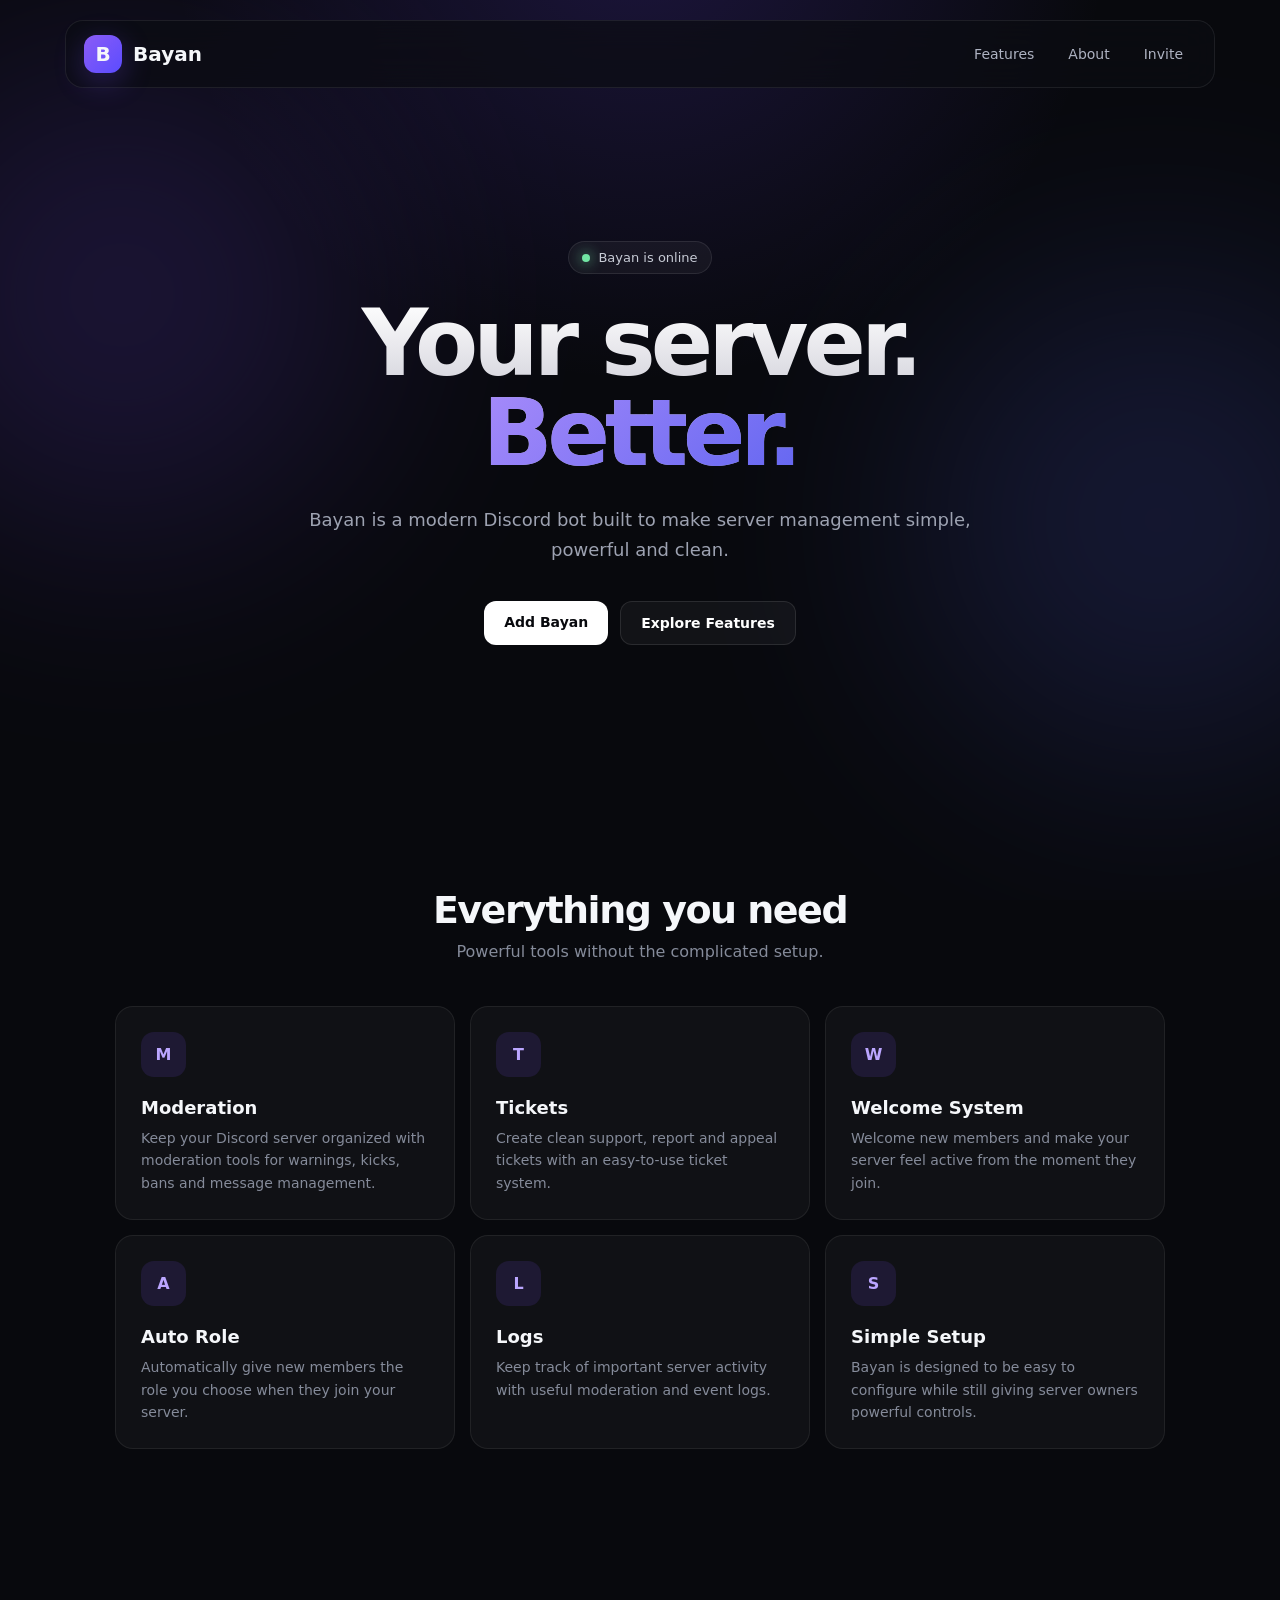
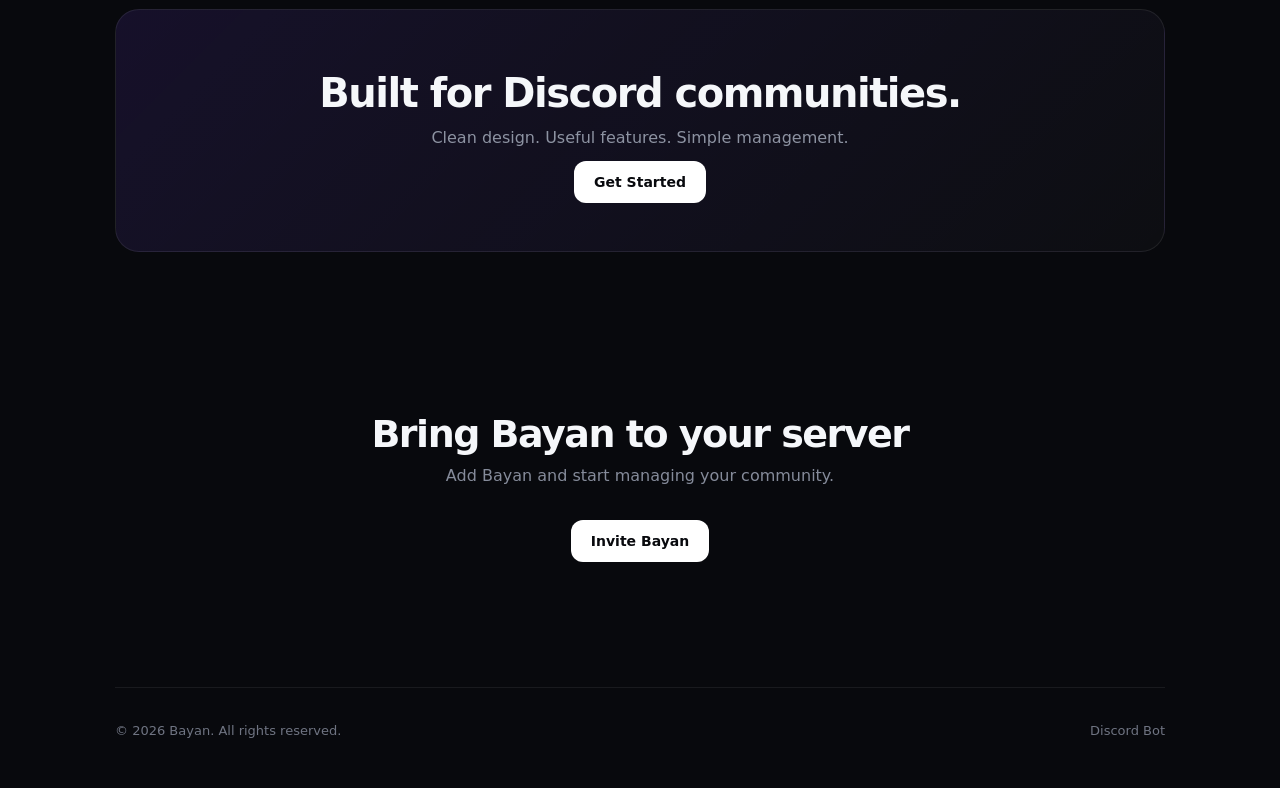
==== index.html @ c1efa7ce "Add files via upload" ====
<!DOCTYPE html>
<html lang="en">
<head>
    <meta charset="UTF-8">
    <meta name="viewport" content="width=device-width, initial-scale=1.0">

    <title>Bayan — Discord Bot</title>

    <meta
        name="description"
        content="Bayan is a powerful Discord bot for moderation, tickets, welcome messages and server management."
    >

    <style>
        * {
            margin: 0;
            padding: 0;
            box-sizing: border-box;
        }

        html {
            scroll-behavior: smooth;
        }

        body {
            font-family:
                Inter,
                ui-sans-serif,
                system-ui,
                -apple-system,
                BlinkMacSystemFont,
                "Segoe UI",
                sans-serif;

            background: #08090d;
            color: #f5f7fa;
            overflow-x: hidden;
        }

        a {
            text-decoration: none;
            color: inherit;
        }

        .background {
            position: fixed;
            inset: 0;
            z-index: -2;
            overflow: hidden;
            background:
                radial-gradient(
                    circle at 50% -10%,
                    rgba(110, 70, 255, .20),
                    transparent 40%
                ),
                #08090d;
        }

        .glow {
            position: absolute;
            width: 500px;
            height: 500px;
            border-radius: 50%;
            filter: blur(120px);
            opacity: .16;
        }

        .glow.one {
            background: #7c4dff;
            top: 5%;
            left: -10%;
        }

        .glow.two {
            background: #5865f2;
            right: -10%;
            top: 30%;
        }

        nav {
            width: min(1150px, calc(100% - 40px));
            margin: 20px auto;
            padding: 14px 18px;

            display: flex;
            align-items: center;
            justify-content: space-between;

            border: 1px solid rgba(255,255,255,.08);
            background: rgba(12,13,19,.72);
            backdrop-filter: blur(18px);

            border-radius: 18px;

            position: sticky;
            top: 15px;
            z-index: 100;
        }

        .brand {
            display: flex;
            align-items: center;
            gap: 11px;
            font-weight: 800;
            font-size: 20px;
        }

        .logo {
            width: 38px;
            height: 38px;
            border-radius: 12px;

            display: grid;
            place-items: center;

            background: linear-gradient(135deg, #8b5cf6, #5b4cff);
            box-shadow: 0 8px 30px rgba(110,70,255,.3);

            font-weight: 900;
        }

        .navlinks {
            display: flex;
            gap: 8px;
        }

        .navlinks a {
            color: #aeb3c2;
            padding: 9px 13px;
            border-radius: 10px;
            font-size: 14px;
        }

        .navlinks a:hover {
            background: rgba(255,255,255,.06);
            color: white;
        }

        .hero {
            min-height: 700px;
            width: min(1150px, calc(100% - 40px));
            margin: auto;

            display: flex;
            align-items: center;
            justify-content: center;
            text-align: center;

            padding: 90px 0 120px;
        }

        .hero-content {
            max-width: 850px;
        }

        .badge {
            display: inline-flex;
            align-items: center;
            gap: 8px;

            padding: 8px 13px;

            border: 1px solid rgba(255,255,255,.09);
            background: rgba(255,255,255,.045);

            border-radius: 999px;

            color: #c7cbd5;
            font-size: 13px;
            margin-bottom: 25px;
        }

        .status {
            width: 8px;
            height: 8px;
            border-radius: 50%;
            background: #72e6a4;
            box-shadow: 0 0 14px #72e6a4;
        }

        h1 {
            font-size: clamp(52px, 9vw, 92px);
            line-height: .98;
            letter-spacing: -5px;
            margin-bottom: 25px;

            background: linear-gradient(
                180deg,
                #ffffff,
                #aaa9ba
            );

            -webkit-background-clip: text;
            background-clip: text;
            color: transparent;
        }

        .gradient {
            background: linear-gradient(
                135deg,
                #a78bfa,
                #6366f1
            );

            -webkit-background-clip: text;
            background-clip: text;
            color: transparent;
        }

        .hero p {
            max-width: 680px;
            margin: auto;

            color: #9da2b1;
            font-size: 18px;
            line-height: 1.7;
        }

        .buttons {
            display: flex;
            justify-content: center;
            gap: 12px;
            margin-top: 35px;
            flex-wrap: wrap;
        }

        .button {
            padding: 13px 20px;
            border-radius: 12px;
            font-weight: 700;
            font-size: 14px;

            transition:
                transform .2s,
                background .2s;
        }

        .button:hover {
            transform: translateY(-2px);
        }

        .primary {
            background: white;
            color: #08090d;
        }

        .secondary {
            border: 1px solid rgba(255,255,255,.1);
            background: rgba(255,255,255,.045);
            color: white;
        }

        section {
            width: min(1050px, calc(100% - 40px));
            margin: auto;
            padding: 80px 0;
        }

        .section-title {
            text-align: center;
            margin-bottom: 45px;
        }

        .section-title h2 {
            font-size: 38px;
            letter-spacing: -1.5px;
            margin-bottom: 10px;
        }

        .section-title p {
            color: #858b9a;
        }

        .features {
            display: grid;
            grid-template-columns: repeat(3, 1fr);
            gap: 15px;
        }

        .card {
            padding: 25px;
            min-height: 200px;

            border: 1px solid rgba(255,255,255,.07);
            background: rgba(255,255,255,.035);

            border-radius: 18px;

            transition:
                transform .2s,
                border-color .2s,
                background .2s;
        }

        .card:hover {
            transform: translateY(-5px);
            border-color: rgba(139,92,246,.35);
            background: rgba(255,255,255,.055);
        }

        .icon {
            width: 45px;
            height: 45px;

            display: grid;
            place-items: center;

            border-radius: 13px;
            background: rgba(124,77,255,.13);

            margin-bottom: 20px;

            font-weight: 800;
            color: #bba6ff;
        }

        .card h3 {
            margin-bottom: 9px;
            font-size: 18px;
        }

        .card p {
            color: #858b9a;
            line-height: 1.6;
            font-size: 14px;
        }

        .cta {
            text-align: center;

            border: 1px solid rgba(255,255,255,.08);
            background:
                linear-gradient(
                    135deg,
                    rgba(124,77,255,.12),
                    rgba(255,255,255,.025)
                );

            border-radius: 24px;
            padding: 60px 25px;
        }

        .cta h2 {
            font-size: 40px;
            letter-spacing: -1.5px;
            margin-bottom: 12px;
        }

        .cta p {
            color: #8d93a2;
            margin-bottom: 25px;
        }

        footer {
            width: min(1050px, calc(100% - 40px));
            margin: auto;

            padding: 35px 0 50px;

            border-top: 1px solid rgba(255,255,255,.07);

            display: flex;
            justify-content: space-between;
            gap: 20px;

            color: #6f7482;
            font-size: 13px;
        }

        @media (max-width: 800px) {
            .features {
                grid-template-columns: 1fr;
            }

            .navlinks {
                display: none;
            }

            h1 {
                letter-spacing: -3px;
            }

            .hero {
                min-height: 600px;
            }

            footer {
                flex-direction: column;
            }
        }
    </style>
</head>

<body>

<div class="background">
    <div class="glow one"></div>
    <div class="glow two"></div>
</div>

<nav>
    <a href="#" class="brand">
        <div class="logo">B</div>
        Bayan
    </a>

    <div class="navlinks">
        <a href="#features">Features</a>
        <a href="#about">About</a>
        <a href="#invite">Invite</a>
    </div>
</nav>

<main>

    <section class="hero">

        <div class="hero-content">

            <div class="badge">
                <span class="status"></span>
                Bayan is online
            </div>

            <h1>
                Your server.<br>
                <span class="gradient">Better.</span>
            </h1>

            <p>
                Bayan is a modern Discord bot built to make server
                management simple, powerful and clean.
            </p>

            <div class="buttons">
                <a
                    class="button primary"
                    href="https://discord.com/oauth2/authorize"
                    target="_blank"
                >
                    Add Bayan
                </a>

                <a
                    class="button secondary"
                    href="#features"
                >
                    Explore Features
                </a>
            </div>

        </div>

    </section>


    <section id="features">

        <div class="section-title">
            <h2>Everything you need</h2>
            <p>Powerful tools without the complicated setup.</p>
        </div>

        <div class="features">

            <div class="card">
                <div class="icon">M</div>

                <h3>Moderation</h3>

                <p>
                    Keep your Discord server organized with
                    moderation tools for warnings, kicks, bans
                    and message management.
                </p>
            </div>


            <div class="card">
                <div class="icon">T</div>

                <h3>Tickets</h3>

                <p>
                    Create clean support, report and appeal
                    tickets with an easy-to-use ticket system.
                </p>
            </div>


            <div class="card">
                <div class="icon">W</div>

                <h3>Welcome System</h3>

                <p>
                    Welcome new members and make your server
                    feel active from the moment they join.
                </p>
            </div>


            <div class="card">
                <div class="icon">A</div>

                <h3>Auto Role</h3>

                <p>
                    Automatically give new members the role
                    you choose when they join your server.
                </p>
            </div>


            <div class="card">
                <div class="icon">L</div>

                <h3>Logs</h3>

                <p>
                    Keep track of important server activity
                    with useful moderation and event logs.
                </p>
            </div>


            <div class="card">
                <div class="icon">S</div>

                <h3>Simple Setup</h3>

                <p>
                    Bayan is designed to be easy to configure
                    while still giving server owners powerful
                    controls.
                </p>
            </div>

        </div>

    </section>


    <section id="about">

        <div class="cta">

            <h2>Built for Discord communities.</h2>

            <p>
                Clean design. Useful features. Simple management.
            </p>

            <a
                class="button primary"
                href="https://discord.com"
                target="_blank"
            >
                Get Started
            </a>

        </div>

    </section>


    <section id="invite">

        <div class="section-title">
            <h2>Bring Bayan to your server</h2>

            <p>
                Add Bayan and start managing your community.
            </p>

            <div class="buttons">

                <a
                    class="button primary"
                    href="https://discord.com/oauth2/authorize"
                    target="_blank"
                >
                    Invite Bayan
                </a>

            </div>
        </div>

    </section>

</main>


<footer>

    <div>
        © 2026 Bayan. All rights reserved.
    </div>

    <div>
        Discord Bot
    </div>

</footer>

</body>
</html>
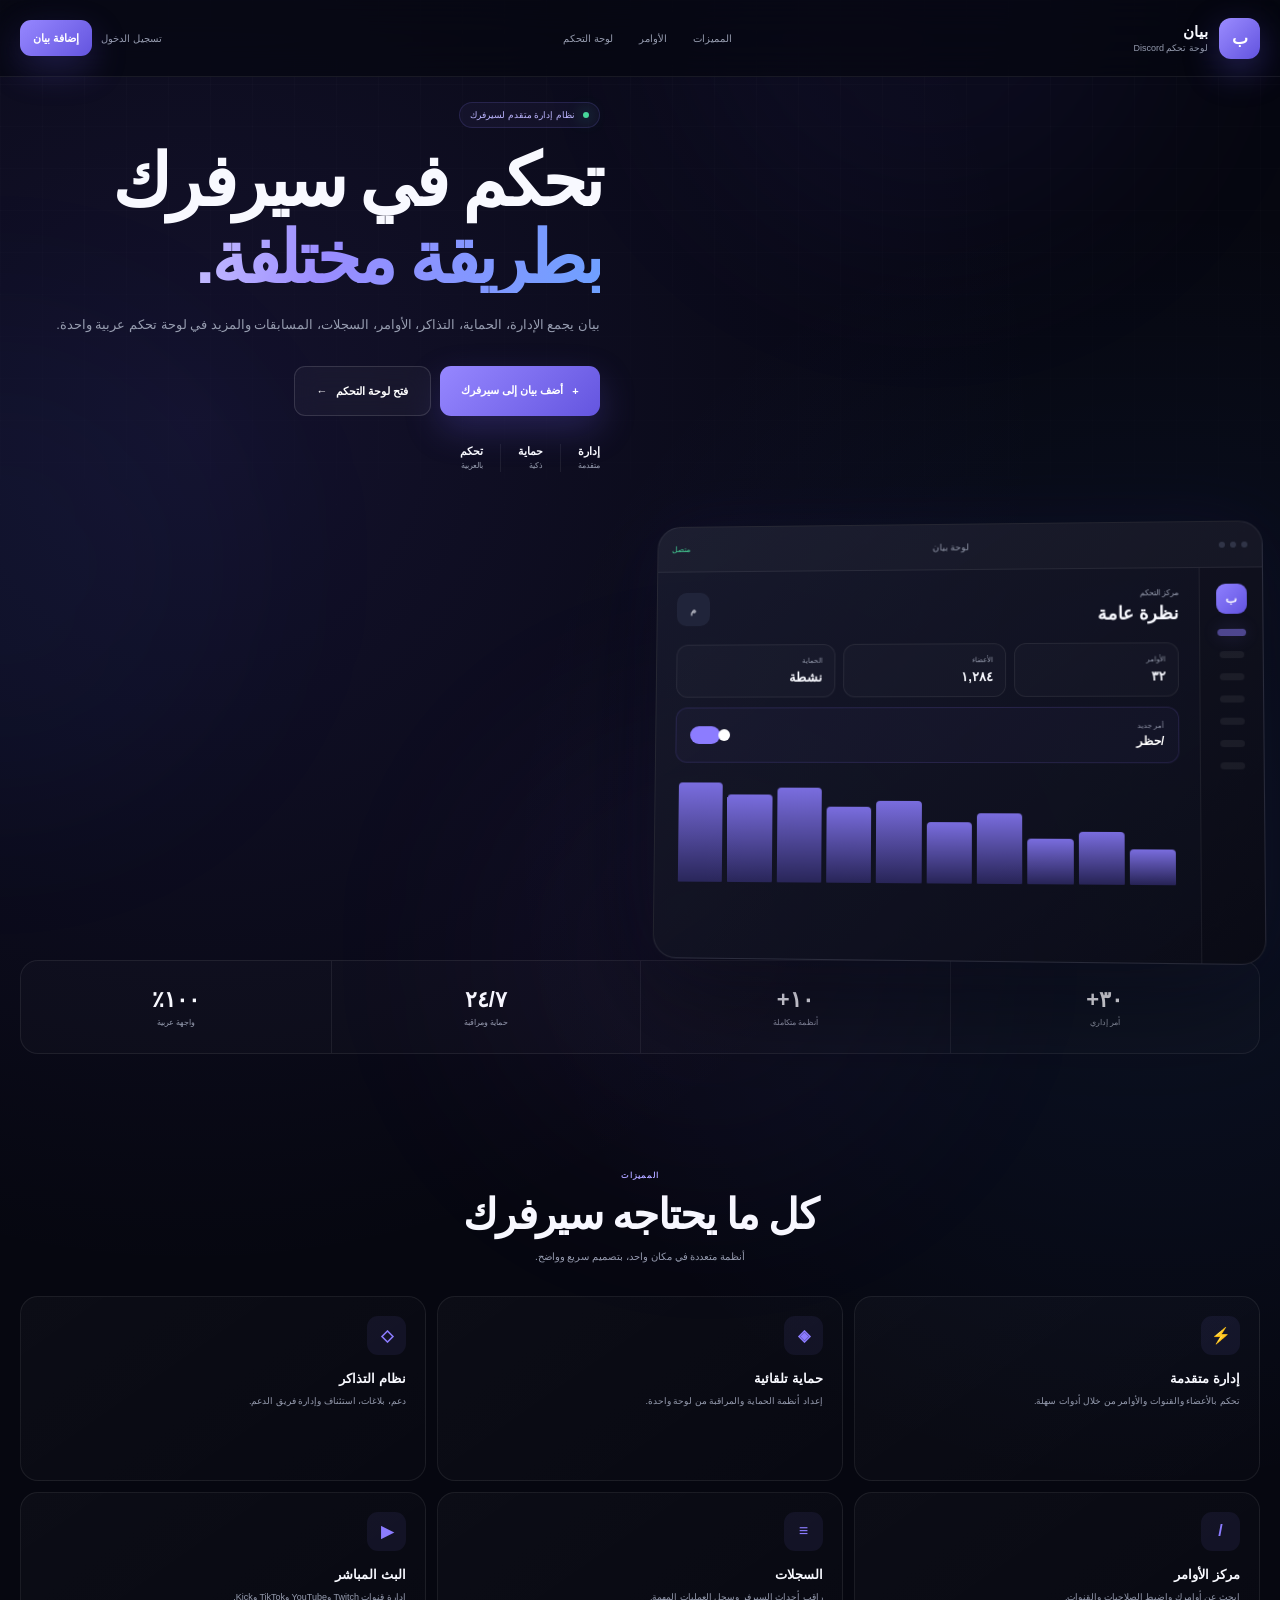
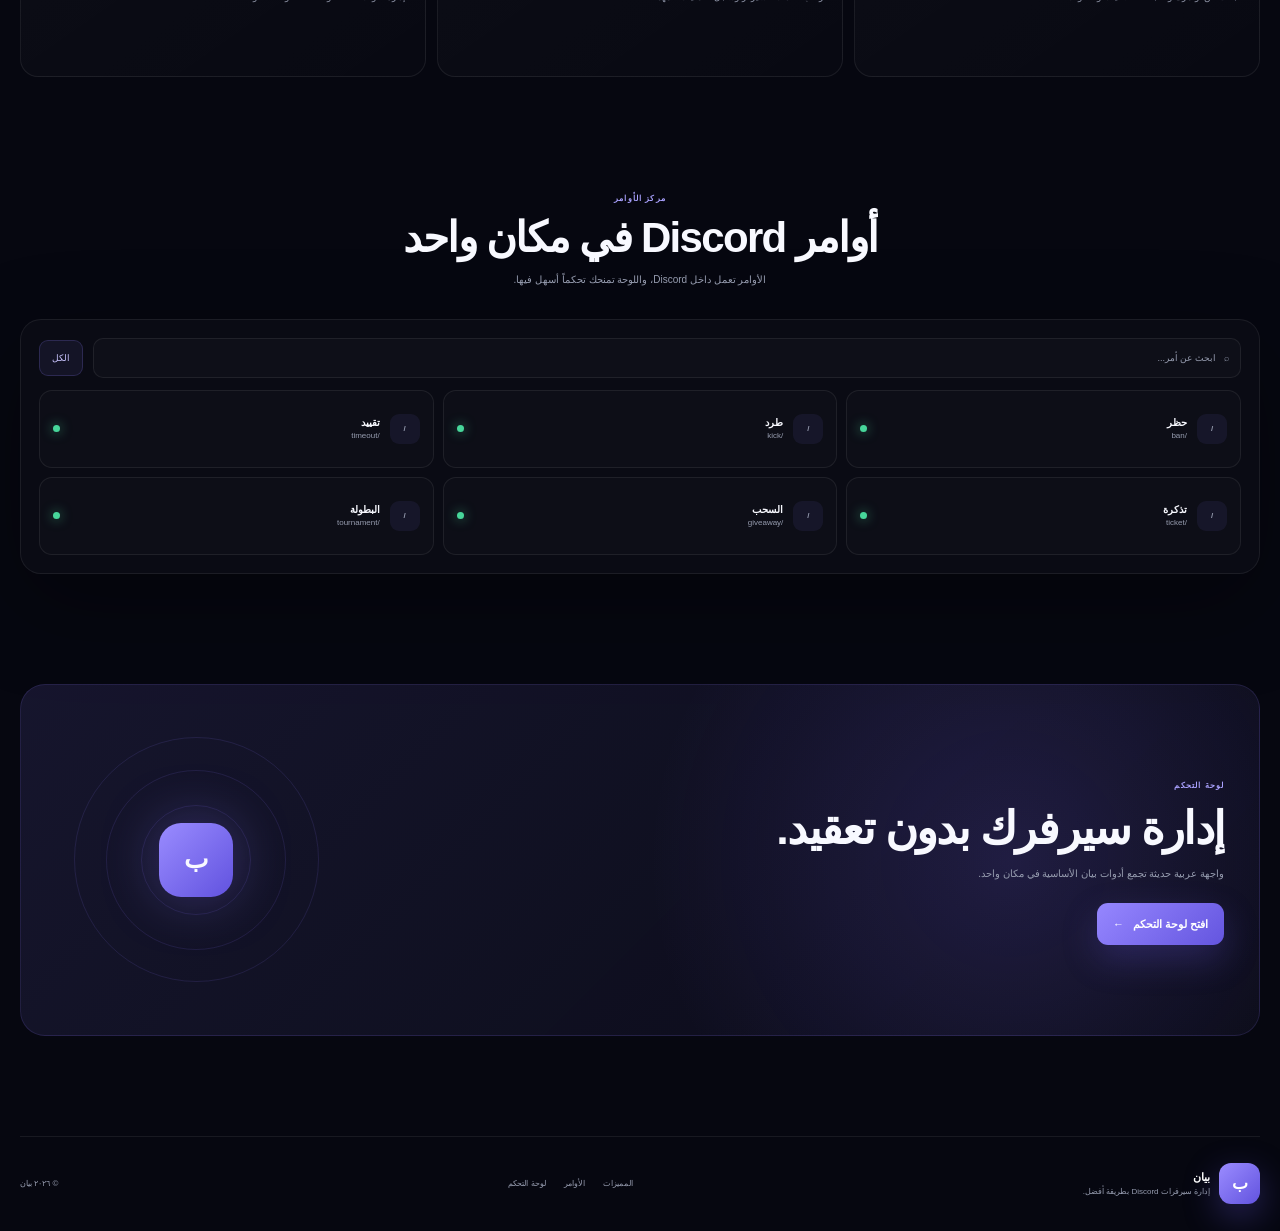
==== commit 61f43eab: "Add files via upload" ====
--- a/index.html
+++ b/index.html
@@ -1,607 +1,673 @@
 <!DOCTYPE html>
-<html lang="en">
+<html lang="ar" dir="rtl">
 <head>
     <meta charset="UTF-8">
-    <meta name="viewport" content="width=device-width, initial-scale=1.0">
-
-    <title>Bayan — Discord Bot</title>
+
+    <meta
+        name="viewport"
+        content="width=device-width, initial-scale=1.0"
+    >
 
     <meta
         name="description"
-        content="Bayan is a powerful Discord bot for moderation, tickets, welcome messages and server management."
+        content="بيان - لوحة تحكم عربية متقدمة لسيرفر Discord"
     >
 
-    <style>
-        * {
-            margin: 0;
-            padding: 0;
-            box-sizing: border-box;
-        }
-
-        html {
-            scroll-behavior: smooth;
-        }
-
-        body {
-            font-family:
-                Inter,
-                ui-sans-serif,
-                system-ui,
-                -apple-system,
-                BlinkMacSystemFont,
-                "Segoe UI",
-                sans-serif;
-
-            background: #08090d;
-            color: #f5f7fa;
-            overflow-x: hidden;
-        }
-
-        a {
-            text-decoration: none;
-            color: inherit;
-        }
-
-        .background {
-            position: fixed;
-            inset: 0;
-            z-index: -2;
-            overflow: hidden;
-            background:
-                radial-gradient(
-                    circle at 50% -10%,
-                    rgba(110, 70, 255, .20),
-                    transparent 40%
-                ),
-                #08090d;
-        }
-
-        .glow {
-            position: absolute;
-            width: 500px;
-            height: 500px;
-            border-radius: 50%;
-            filter: blur(120px);
-            opacity: .16;
-        }
-
-        .glow.one {
-            background: #7c4dff;
-            top: 5%;
-            left: -10%;
-        }
-
-        .glow.two {
-            background: #5865f2;
-            right: -10%;
-            top: 30%;
-        }
-
-        nav {
-            width: min(1150px, calc(100% - 40px));
-            margin: 20px auto;
-            padding: 14px 18px;
-
-            display: flex;
-            align-items: center;
-            justify-content: space-between;
-
-            border: 1px solid rgba(255,255,255,.08);
-            background: rgba(12,13,19,.72);
-            backdrop-filter: blur(18px);
-
-            border-radius: 18px;
-
-            position: sticky;
-            top: 15px;
-            z-index: 100;
-        }
-
-        .brand {
-            display: flex;
-            align-items: center;
-            gap: 11px;
-            font-weight: 800;
-            font-size: 20px;
-        }
-
-        .logo {
-            width: 38px;
-            height: 38px;
-            border-radius: 12px;
-
-            display: grid;
-            place-items: center;
-
-            background: linear-gradient(135deg, #8b5cf6, #5b4cff);
-            box-shadow: 0 8px 30px rgba(110,70,255,.3);
-
-            font-weight: 900;
-        }
-
-        .navlinks {
-            display: flex;
-            gap: 8px;
-        }
-
-        .navlinks a {
-            color: #aeb3c2;
-            padding: 9px 13px;
-            border-radius: 10px;
-            font-size: 14px;
-        }
-
-        .navlinks a:hover {
-            background: rgba(255,255,255,.06);
-            color: white;
-        }
-
-        .hero {
-            min-height: 700px;
-            width: min(1150px, calc(100% - 40px));
-            margin: auto;
-
-            display: flex;
-            align-items: center;
-            justify-content: center;
-            text-align: center;
-
-            padding: 90px 0 120px;
-        }
-
-        .hero-content {
-            max-width: 850px;
-        }
-
-        .badge {
-            display: inline-flex;
-            align-items: center;
-            gap: 8px;
-
-            padding: 8px 13px;
-
-            border: 1px solid rgba(255,255,255,.09);
-            background: rgba(255,255,255,.045);
-
-            border-radius: 999px;
-
-            color: #c7cbd5;
-            font-size: 13px;
-            margin-bottom: 25px;
-        }
-
-        .status {
-            width: 8px;
-            height: 8px;
-            border-radius: 50%;
-            background: #72e6a4;
-            box-shadow: 0 0 14px #72e6a4;
-        }
-
-        h1 {
-            font-size: clamp(52px, 9vw, 92px);
-            line-height: .98;
-            letter-spacing: -5px;
-            margin-bottom: 25px;
-
-            background: linear-gradient(
-                180deg,
-                #ffffff,
-                #aaa9ba
-            );
-
-            -webkit-background-clip: text;
-            background-clip: text;
-            color: transparent;
-        }
-
-        .gradient {
-            background: linear-gradient(
-                135deg,
-                #a78bfa,
-                #6366f1
-            );
-
-            -webkit-background-clip: text;
-            background-clip: text;
-            color: transparent;
-        }
-
-        .hero p {
-            max-width: 680px;
-            margin: auto;
-
-            color: #9da2b1;
-            font-size: 18px;
-            line-height: 1.7;
-        }
-
-        .buttons {
-            display: flex;
-            justify-content: center;
-            gap: 12px;
-            margin-top: 35px;
-            flex-wrap: wrap;
-        }
-
-        .button {
-            padding: 13px 20px;
-            border-radius: 12px;
-            font-weight: 700;
-            font-size: 14px;
-
-            transition:
-                transform .2s,
-                background .2s;
-        }
-
-        .button:hover {
-            transform: translateY(-2px);
-        }
-
-        .primary {
-            background: white;
-            color: #08090d;
-        }
-
-        .secondary {
-            border: 1px solid rgba(255,255,255,.1);
-            background: rgba(255,255,255,.045);
-            color: white;
-        }
-
-        section {
-            width: min(1050px, calc(100% - 40px));
-            margin: auto;
-            padding: 80px 0;
-        }
-
-        .section-title {
-            text-align: center;
-            margin-bottom: 45px;
-        }
-
-        .section-title h2 {
-            font-size: 38px;
-            letter-spacing: -1.5px;
-            margin-bottom: 10px;
-        }
-
-        .section-title p {
-            color: #858b9a;
-        }
-
-        .features {
-            display: grid;
-            grid-template-columns: repeat(3, 1fr);
-            gap: 15px;
-        }
-
-        .card {
-            padding: 25px;
-            min-height: 200px;
-
-            border: 1px solid rgba(255,255,255,.07);
-            background: rgba(255,255,255,.035);
-
-            border-radius: 18px;
-
-            transition:
-                transform .2s,
-                border-color .2s,
-                background .2s;
-        }
-
-        .card:hover {
-            transform: translateY(-5px);
-            border-color: rgba(139,92,246,.35);
-            background: rgba(255,255,255,.055);
-        }
-
-        .icon {
-            width: 45px;
-            height: 45px;
-
-            display: grid;
-            place-items: center;
-
-            border-radius: 13px;
-            background: rgba(124,77,255,.13);
-
-            margin-bottom: 20px;
-
-            font-weight: 800;
-            color: #bba6ff;
-        }
-
-        .card h3 {
-            margin-bottom: 9px;
-            font-size: 18px;
-        }
-
-        .card p {
-            color: #858b9a;
-            line-height: 1.6;
-            font-size: 14px;
-        }
-
-        .cta {
-            text-align: center;
-
-            border: 1px solid rgba(255,255,255,.08);
-            background:
-                linear-gradient(
-                    135deg,
-                    rgba(124,77,255,.12),
-                    rgba(255,255,255,.025)
-                );
-
-            border-radius: 24px;
-            padding: 60px 25px;
-        }
-
-        .cta h2 {
-            font-size: 40px;
-            letter-spacing: -1.5px;
-            margin-bottom: 12px;
-        }
-
-        .cta p {
-            color: #8d93a2;
-            margin-bottom: 25px;
-        }
-
-        footer {
-            width: min(1050px, calc(100% - 40px));
-            margin: auto;
-
-            padding: 35px 0 50px;
-
-            border-top: 1px solid rgba(255,255,255,.07);
-
-            display: flex;
-            justify-content: space-between;
-            gap: 20px;
-
-            color: #6f7482;
-            font-size: 13px;
-        }
-
-        @media (max-width: 800px) {
-            .features {
-                grid-template-columns: 1fr;
-            }
-
-            .navlinks {
-                display: none;
-            }
-
-            h1 {
-                letter-spacing: -3px;
-            }
-
-            .hero {
-                min-height: 600px;
-            }
-
-            footer {
-                flex-direction: column;
-            }
-        }
-    </style>
+    <title>بيان | إدارة سيرفر Discord</title>
+
+    <link rel="stylesheet" href="/style.css">
+
+    <script src="/app.js" defer></script>
 </head>
 
-<body>
-
-<div class="background">
-    <div class="glow one"></div>
-    <div class="glow two"></div>
-</div>
-
-<nav>
-    <a href="#" class="brand">
-        <div class="logo">B</div>
-        Bayan
-    </a>
-
-    <div class="navlinks">
-        <a href="#features">Features</a>
-        <a href="#about">About</a>
-        <a href="#invite">Invite</a>
-    </div>
-</nav>
-
-<main>
-
-    <section class="hero">
-
-        <div class="hero-content">
-
-            <div class="badge">
-                <span class="status"></span>
-                Bayan is online
-            </div>
-
-            <h1>
-                Your server.<br>
-                <span class="gradient">Better.</span>
-            </h1>
-
-            <p>
-                Bayan is a modern Discord bot built to make server
-                management simple, powerful and clean.
-            </p>
-
-            <div class="buttons">
+<body class="landing-page">
+
+    <div class="ambient ambient-one"></div>
+    <div class="ambient ambient-two"></div>
+    <div class="ambient ambient-three"></div>
+
+    <div class="grid-overlay"></div>
+
+    <!-- شريط التنقل -->
+    <header class="site-header">
+
+        <div class="site-header-inner">
+
+            <a
+                href="/"
+                class="brand"
+                data-sound="soft"
+            >
+
+                <div class="brand-logo">
+                    ب
+                </div>
+
+                <div class="brand-text">
+                    <strong>بيان</strong>
+                    <span>لوحة تحكم Discord</span>
+                </div>
+
+            </a>
+
+            <nav class="main-nav">
+
+                <a href="#features">
+                    المميزات
+                </a>
+
+                <a href="#commands">
+                    الأوامر
+                </a>
+
+                <a href="#dashboard-preview">
+                    لوحة التحكم
+                </a>
+
+            </nav>
+
+            <div class="header-actions">
+
                 <a
-                    class="button primary"
-                    href="https://discord.com/oauth2/authorize"
-                    target="_blank"
+                    href="/login"
+                    class="header-login"
+                    data-sound="soft"
                 >
-                    Add Bayan
+                    تسجيل الدخول
                 </a>
 
                 <a
-                    class="button secondary"
-                    href="#features"
+                    href="/add-bot"
+                    class="button button-primary button-small"
+                    data-sound="success"
                 >
-                    Explore Features
+                    إضافة بيان
                 </a>
+
             </div>
 
         </div>
 
-    </section>
-
-
-    <section id="features">
-
-        <div class="section-title">
-            <h2>Everything you need</h2>
-            <p>Powerful tools without the complicated setup.</p>
+    </header>
+
+
+    <!-- المحتوى الرئيسي -->
+    <main>
+
+        <!-- Hero -->
+        <section class="hero-section">
+
+            <div class="hero-particles"></div>
+
+            <div class="hero-content">
+
+                <div class="hero-badge">
+                    <span class="pulse-dot"></span>
+                    نظام إدارة متقدم لسيرفرك
+                </div>
+
+                <h1 class="hero-title">
+
+                    تحكم في سيرفرك
+                    <span>بطريقة مختلفة.</span>
+
+                </h1>
+
+                <p class="hero-description">
+
+                    بيان يجمع الإدارة، الحماية، التذاكر،
+                    الأوامر، السجلات، المسابقات والمزيد
+                    في لوحة تحكم عربية واحدة.
+
+                </p>
+
+                <div class="hero-actions">
+
+                    <a
+                        href="/add-bot"
+                        class="button button-primary button-large"
+                        data-sound="success"
+                    >
+                        <span>+</span>
+                        أضف بيان إلى سيرفرك
+                    </a>
+
+                    <a
+                        href="/login"
+                        class="button button-glass button-large"
+                        data-sound="soft"
+                    >
+                        فتح لوحة التحكم
+                        <span>←</span>
+                    </a>
+
+                </div>
+
+                <div class="hero-trust">
+
+                    <div class="trust-item">
+                        <strong>إدارة</strong>
+                        <span>متقدمة</span>
+                    </div>
+
+                    <div class="trust-divider"></div>
+
+                    <div class="trust-item">
+                        <strong>حماية</strong>
+                        <span>ذكية</span>
+                    </div>
+
+                    <div class="trust-divider"></div>
+
+                    <div class="trust-item">
+                        <strong>تحكم</strong>
+                        <span>بالعربية</span>
+                    </div>
+
+                </div>
+
+            </div>
+
+            <!-- بطاقة واجهة -->
+            <div class="hero-interface">
+
+                <div class="interface-window">
+
+                    <div class="window-top">
+
+                        <div class="window-dots">
+                            <span></span>
+                            <span></span>
+                            <span></span>
+                        </div>
+
+                        <span class="window-title">
+                            لوحة بيان
+                        </span>
+
+                        <span class="window-live">
+                            متصل
+                        </span>
+
+                    </div>
+
+                    <div class="window-body">
+
+                        <aside class="mini-sidebar">
+
+                            <div class="mini-brand">
+                                ب
+                            </div>
+
+                            <span class="mini-line active"></span>
+                            <span class="mini-line"></span>
+                            <span class="mini-line"></span>
+                            <span class="mini-line"></span>
+                            <span class="mini-line"></span>
+                            <span class="mini-line"></span>
+                            <span class="mini-line"></span>
+
+                        </aside>
+
+                        <div class="mini-content">
+
+                            <div class="mini-heading">
+
+                                <div>
+                                    <span>
+                                        مركز التحكم
+                                    </span>
+
+                                    <strong>
+                                        نظرة عامة
+                                    </strong>
+                                </div>
+
+                                <div class="mini-avatar">
+                                    م
+                                </div>
+
+                            </div>
+
+                            <div class="mini-stats">
+
+                                <div class="mini-stat">
+                                    <span>الأوامر</span>
+                                    <strong>٣٢</strong>
+                                </div>
+
+                                <div class="mini-stat">
+                                    <span>الأعضاء</span>
+                                    <strong>١,٢٨٤</strong>
+                                </div>
+
+                                <div class="mini-stat">
+                                    <span>الحماية</span>
+                                    <strong>نشطة</strong>
+                                </div>
+
+                            </div>
+
+                            <div class="mini-command-box">
+
+                                <div>
+                                    <span>
+                                        أمر جديد
+                                    </span>
+
+                                    <strong>
+                                        /حظر
+                                    </strong>
+                                </div>
+
+                                <div class="mini-toggle active">
+                                    <span></span>
+                                </div>
+
+                            </div>
+
+                            <div class="mini-bars">
+
+                                <span style="height:35%"></span>
+                                <span style="height:52%"></span>
+                                <span style="height:45%"></span>
+                                <span style="height:70%"></span>
+                                <span style="height:61%"></span>
+                                <span style="height:82%"></span>
+                                <span style="height:76%"></span>
+                                <span style="height:95%"></span>
+                                <span style="height:88%"></span>
+                                <span style="height:100%"></span>
+
+                            </div>
+
+                        </div>
+
+                    </div>
+
+                </div>
+
+            </div>
+
+        </section>
+
+
+        <!-- شريط إحصائيات -->
+        <section class="numbers-section">
+
+            <div class="numbers-container">
+
+                <div class="number-card">
+
+                    <strong>٣٠+</strong>
+                    <span>أمر إداري</span>
+
+                </div>
+
+                <div class="number-card">
+
+                    <strong>١٠+</strong>
+                    <span>أنظمة متكاملة</span>
+
+                </div>
+
+                <div class="number-card">
+
+                    <strong>٢٤/٧</strong>
+                    <span>حماية ومراقبة</span>
+
+                </div>
+
+                <div class="number-card">
+
+                    <strong>١٠٠٪</strong>
+                    <span>واجهة عربية</span>
+
+                </div>
+
+            </div>
+
+        </section>
+
+
+        <!-- المميزات -->
+        <section
+            id="features"
+            class="content-section"
+        >
+
+            <div class="section-heading">
+
+                <span class="section-label">
+                    المميزات
+                </span>
+
+                <h2>
+                    كل ما يحتاجه سيرفرك
+                </h2>
+
+                <p>
+                    أنظمة متعددة في مكان واحد،
+                    بتصميم سريع وواضح.
+                </p>
+
+            </div>
+
+            <div class="feature-grid">
+
+                <article class="feature-card">
+
+                    <div class="feature-icon">
+                        ⚡
+                    </div>
+
+                    <h3>
+                        إدارة متقدمة
+                    </h3>
+
+                    <p>
+                        تحكم بالأعضاء والقنوات
+                        والأوامر من خلال أدوات سهلة.
+                    </p>
+
+                </article>
+
+                <article class="feature-card">
+
+                    <div class="feature-icon">
+                        ◈
+                    </div>
+
+                    <h3>
+                        حماية تلقائية
+                    </h3>
+
+                    <p>
+                        إعداد أنظمة الحماية والمراقبة
+                        من لوحة واحدة.
+                    </p>
+
+                </article>
+
+                <article class="feature-card">
+
+                    <div class="feature-icon">
+                        ◇
+                    </div>
+
+                    <h3>
+                        نظام التذاكر
+                    </h3>
+
+                    <p>
+                        دعم، بلاغات، استئناف
+                        وإدارة فريق الدعم.
+                    </p>
+
+                </article>
+
+                <article class="feature-card">
+
+                    <div class="feature-icon">
+                        /
+                    </div>
+
+                    <h3>
+                        مركز الأوامر
+                    </h3>
+
+                    <p>
+                        ابحث عن أوامرك واضبط
+                        الصلاحيات والقنوات.
+                    </p>
+
+                </article>
+
+                <article class="feature-card">
+
+                    <div class="feature-icon">
+                        ≡
+                    </div>
+
+                    <h3>
+                        السجلات
+                    </h3>
+
+                    <p>
+                        راقب أحداث السيرفر
+                        وسجل العمليات المهمة.
+                    </p>
+
+                </article>
+
+                <article class="feature-card">
+
+                    <div class="feature-icon">
+                        ▶
+                    </div>
+
+                    <h3>
+                        البث المباشر
+                    </h3>
+
+                    <p>
+                        إدارة قنوات Twitch وYouTube
+                        وTikTok وKick.
+                    </p>
+
+                </article>
+
+            </div>
+
+        </section>
+
+
+        <!-- الأوامر -->
+        <section
+            id="commands"
+            class="content-section command-showcase"
+        >
+
+            <div class="section-heading">
+
+                <span class="section-label">
+                    مركز الأوامر
+                </span>
+
+                <h2>
+                    أوامر Discord في مكان واحد
+                </h2>
+
+                <p>
+                    الأوامر تعمل داخل Discord،
+                    واللوحة تمنحك تحكماً أسهل فيها.
+                </p>
+
+            </div>
+
+            <div class="command-preview">
+
+                <div class="command-preview-top">
+
+                    <div class="search-demo">
+                        <span>⌕</span>
+                        <span>ابحث عن أمر...</span>
+                    </div>
+
+                    <div class="command-filter">
+                        الكل
+                    </div>
+
+                </div>
+
+                <div class="command-preview-grid">
+
+                    <div class="command-demo-card">
+                        <span class="command-demo-icon">/</span>
+
+                        <div>
+                            <strong>حظر</strong>
+                            <span>/ban</span>
+                        </div>
+
+                        <i class="demo-active"></i>
+                    </div>
+
+                    <div class="command-demo-card">
+                        <span class="command-demo-icon">/</span>
+
+                        <div>
+                            <strong>طرد</strong>
+                            <span>/kick</span>
+                        </div>
+
+                        <i class="demo-active"></i>
+                    </div>
+
+                    <div class="command-demo-card">
+                        <span class="command-demo-icon">/</span>
+
+                        <div>
+                            <strong>تقييد</strong>
+                            <span>/timeout</span>
+                        </div>
+
+                        <i class="demo-active"></i>
+                    </div>
+
+                    <div class="command-demo-card">
+                        <span class="command-demo-icon">/</span>
+
+                        <div>
+                            <strong>تذكرة</strong>
+                            <span>/ticket</span>
+                        </div>
+
+                        <i class="demo-active"></i>
+                    </div>
+
+                    <div class="command-demo-card">
+                        <span class="command-demo-icon">/</span>
+
+                        <div>
+                            <strong>السحب</strong>
+                            <span>/giveaway</span>
+                        </div>
+
+                        <i class="demo-active"></i>
+                    </div>
+
+                    <div class="command-demo-card">
+                        <span class="command-demo-icon">/</span>
+
+                        <div>
+                            <strong>البطولة</strong>
+                            <span>/tournament</span>
+                        </div>
+
+                        <i class="demo-active"></i>
+                    </div>
+
+                </div>
+
+            </div>
+
+        </section>
+
+
+        <!-- Preview -->
+        <section
+            id="dashboard-preview"
+            class="content-section"
+        >
+
+            <div class="preview-banner">
+
+                <div class="preview-banner-content">
+
+                    <span class="section-label">
+                        لوحة التحكم
+                    </span>
+
+                    <h2>
+                        إدارة سيرفرك
+                        بدون تعقيد.
+                    </h2>
+
+                    <p>
+                        واجهة عربية حديثة تجمع
+                        أدوات بيان الأساسية في مكان واحد.
+                    </p>
+
+                    <a
+                        href="/login"
+                        class="button button-primary"
+                        data-sound="success"
+                    >
+                        افتح لوحة التحكم
+                        <span>←</span>
+                    </a>
+
+                </div>
+
+                <div class="preview-orbit">
+
+                    <div class="orbit-ring ring-one"></div>
+                    <div class="orbit-ring ring-two"></div>
+                    <div class="orbit-ring ring-three"></div>
+
+                    <div class="orbit-core">
+                        ب
+                    </div>
+
+                </div>
+
+            </div>
+
+        </section>
+
+    </main>
+
+
+    <!-- Footer -->
+    <footer class="site-footer">
+
+        <div class="footer-brand">
+
+            <div class="brand-logo">
+                ب
+            </div>
+
+            <div>
+                <strong>بيان</strong>
+                <span>
+                    إدارة سيرفرات Discord بطريقة أفضل.
+                </span>
+            </div>
+
         </div>
 
-        <div class="features">
-
-            <div class="card">
-                <div class="icon">M</div>
-
-                <h3>Moderation</h3>
-
-                <p>
-                    Keep your Discord server organized with
-                    moderation tools for warnings, kicks, bans
-                    and message management.
-                </p>
-            </div>
-
-
-            <div class="card">
-                <div class="icon">T</div>
-
-                <h3>Tickets</h3>
-
-                <p>
-                    Create clean support, report and appeal
-                    tickets with an easy-to-use ticket system.
-                </p>
-            </div>
-
-
-            <div class="card">
-                <div class="icon">W</div>
-
-                <h3>Welcome System</h3>
-
-                <p>
-                    Welcome new members and make your server
-                    feel active from the moment they join.
-                </p>
-            </div>
-
-
-            <div class="card">
-                <div class="icon">A</div>
-
-                <h3>Auto Role</h3>
-
-                <p>
-                    Automatically give new members the role
-                    you choose when they join your server.
-                </p>
-            </div>
-
-
-            <div class="card">
-                <div class="icon">L</div>
-
-                <h3>Logs</h3>
-
-                <p>
-                    Keep track of important server activity
-                    with useful moderation and event logs.
-                </p>
-            </div>
-
-
-            <div class="card">
-                <div class="icon">S</div>
-
-                <h3>Simple Setup</h3>
-
-                <p>
-                    Bayan is designed to be easy to configure
-                    while still giving server owners powerful
-                    controls.
-                </p>
-            </div>
+        <div class="footer-links">
+
+            <a href="#features">
+                المميزات
+            </a>
+
+            <a href="#commands">
+                الأوامر
+            </a>
+
+            <a href="/login">
+                لوحة التحكم
+            </a>
 
         </div>
 
-    </section>
-
-
-    <section id="about">
-
-        <div class="cta">
-
-            <h2>Built for Discord communities.</h2>
-
-            <p>
-                Clean design. Useful features. Simple management.
-            </p>
-
-            <a
-                class="button primary"
-                href="https://discord.com"
-                target="_blank"
-            >
-                Get Started
-            </a>
-
+        <div class="footer-copy">
+            © ٢٠٢٦ بيان
         </div>
 
-    </section>
-
-
-    <section id="invite">
-
-        <div class="section-title">
-            <h2>Bring Bayan to your server</h2>
-
-            <p>
-                Add Bayan and start managing your community.
-            </p>
-
-            <div class="buttons">
-
-                <a
-                    class="button primary"
-                    href="https://discord.com/oauth2/authorize"
-                    target="_blank"
-                >
-                    Invite Bayan
-                </a>
-
-            </div>
-        </div>
-
-    </section>
-
-</main>
-
-
-<footer>
-
-    <div>
-        © 2026 Bayan. All rights reserved.
-    </div>
-
-    <div>
-        Discord Bot
-    </div>
-
-</footer>
+    </footer>
 
 </body>
 </html>
--- a/style.css
+++ b/style.css
@@ -0,0 +1,5181 @@
+:root {
+    --bg: #060710;
+    --bg-2: #090b16;
+
+    --panel: rgba(15, 17, 31, 0.84);
+    --panel-2: rgba(20, 22, 39, 0.94);
+
+    --border: rgba(255,255,255,0.07);
+    --border-strong: rgba(255,255,255,0.13);
+
+    --text: #f8f9ff;
+    --muted: #969caf;
+    --muted-2: #62687d;
+
+    --purple: #8c7cff;
+    --purple-2: #6758e9;
+    --blue: #559cff;
+    --green: #47d69a;
+    --gold: #e4bc69;
+    --danger: #ff7187;
+
+    --radius-small: 10px;
+    --radius: 16px;
+    --radius-large: 24px;
+
+    --shadow:
+        0 30px 90px rgba(0,0,0,.35);
+
+    --transition:
+        180ms cubic-bezier(.2,.8,.2,1);
+}
+
+
+/* =========================================================
+   RESET
+========================================================= */
+
+* {
+    box-sizing: border-box;
+    margin: 0;
+    padding: 0;
+}
+
+html {
+    scroll-behavior: smooth;
+}
+
+body {
+    min-height: 100vh;
+    background:
+        radial-gradient(
+            circle at 15% 15%,
+            rgba(113,91,240,.13),
+            transparent 32%
+        ),
+        radial-gradient(
+            circle at 90% 30%,
+            rgba(61,129,255,.09),
+            transparent 28%
+        ),
+        var(--bg);
+
+    color: var(--text);
+
+    font-family:
+        Arial,
+        "Segoe UI",
+        Tahoma,
+        sans-serif;
+
+    overflow-x: hidden;
+}
+
+button,
+input,
+textarea,
+select {
+    font: inherit;
+}
+
+button {
+    border: 0;
+    cursor: pointer;
+}
+
+a {
+    text-decoration: none;
+    color: inherit;
+}
+
+img {
+    max-width: 100%;
+}
+
+
+/* =========================================================
+   GLOBAL BACKGROUND
+========================================================= */
+
+body::before {
+    content: "";
+
+    position: fixed;
+    inset: 0;
+
+    pointer-events: none;
+
+    background:
+        linear-gradient(
+            rgba(255,255,255,.014) 1px,
+            transparent 1px
+        ),
+        linear-gradient(
+            90deg,
+            rgba(255,255,255,.014) 1px,
+            transparent 1px
+        );
+
+    background-size: 42px 42px;
+
+    mask-image:
+        linear-gradient(
+            to bottom,
+            black,
+            transparent 85%
+        );
+}
+
+.ambient {
+    position: fixed;
+
+    width: 500px;
+    height: 500px;
+
+    border-radius: 50%;
+
+    filter: blur(100px);
+
+    pointer-events: none;
+
+    opacity: .35;
+
+    animation:
+        ambientFloat 12s ease-in-out infinite;
+}
+
+.ambient-one {
+    top: -250px;
+    right: 8%;
+
+    background:
+        rgba(117, 95, 255, .18);
+}
+
+.ambient-two {
+    left: -250px;
+    top: 35%;
+
+    background:
+        rgba(61, 129, 255, .12);
+
+    animation-delay: -4s;
+}
+
+.ambient-three {
+    right: 25%;
+    bottom: -300px;
+
+    background:
+        rgba(169, 103, 255, .12);
+
+    animation-delay: -8s;
+}
+
+@keyframes ambientFloat {
+
+    0%,
+    100% {
+        transform:
+            translate3d(0,0,0)
+            scale(1);
+    }
+
+    50% {
+        transform:
+            translate3d(30px,-20px,0)
+            scale(1.08);
+    }
+}
+
+
+/* =========================================================
+   BUTTONS
+========================================================= */
+
+.button {
+    min-height: 42px;
+
+    display: inline-flex;
+
+    align-items: center;
+    justify-content: center;
+
+    gap: 9px;
+
+    padding:
+        0 16px;
+
+    border-radius:
+        11px;
+
+    font-size: 11px;
+    font-weight: 700;
+
+    transition:
+        transform var(--transition),
+        box-shadow var(--transition),
+        border-color var(--transition),
+        background var(--transition);
+}
+
+.button:hover {
+    transform:
+        translateY(-2px);
+}
+
+.button:active {
+    transform:
+        translateY(0)
+        scale(.98);
+}
+
+.button-primary {
+    color: white;
+
+    background:
+        linear-gradient(
+            135deg,
+            #9687ff,
+            #6455df
+        );
+
+    box-shadow:
+        0 14px 35px
+        rgba(107, 90, 230, .25);
+}
+
+.button-primary:hover {
+    box-shadow:
+        0 18px 45px
+        rgba(107, 90, 230, .38);
+}
+
+.button-glass {
+    color: white;
+
+    background:
+        rgba(255,255,255,.035);
+
+    border:
+        1px solid var(--border-strong);
+
+    backdrop-filter:
+        blur(12px);
+}
+
+.button-secondary {
+    color: white;
+
+    background:
+        rgba(255,255,255,.045);
+
+    border:
+        1px solid var(--border);
+}
+
+.button-large {
+    min-height: 50px;
+    padding: 0 21px;
+}
+
+.button-small {
+    min-height: 36px;
+    padding: 0 13px;
+}
+
+
+/* =========================================================
+   LANDING HEADER
+========================================================= */
+
+.site-header {
+    position:
+        sticky;
+
+    top: 0;
+
+    z-index: 100;
+
+    border-bottom:
+        1px solid var(--border);
+
+    background:
+        rgba(6,7,16,.66);
+
+    backdrop-filter:
+        blur(22px);
+}
+
+.site-header-inner {
+    width:
+        min(1260px, calc(100% - 40px));
+
+    min-height: 76px;
+
+    margin:
+        auto;
+
+    display:
+        flex;
+
+    align-items:
+        center;
+
+    justify-content:
+        space-between;
+}
+
+.brand {
+    display:
+        flex;
+
+    align-items:
+        center;
+
+    gap: 11px;
+}
+
+.brand-logo {
+    width: 41px;
+    height: 41px;
+
+    display: grid;
+
+    place-items:
+        center;
+
+    border-radius:
+        12px;
+
+    font-weight:
+        800;
+
+    font-size:
+        17px;
+
+    color:
+        white;
+
+    background:
+        linear-gradient(
+            135deg,
+            #9b8cff,
+            #6253df
+        );
+
+    box-shadow:
+        0 12px 35px
+        rgba(103,88,233,.35);
+}
+
+.brand-text {
+    display:
+        flex;
+
+    flex-direction:
+        column;
+}
+
+.brand-text strong {
+    font-size:
+        15px;
+}
+
+.brand-text span {
+    color:
+        var(--muted);
+
+    font-size:
+        9px;
+
+    margin-top:
+        2px;
+}
+
+.main-nav {
+    display:
+        flex;
+
+    align-items:
+        center;
+
+    gap:
+        26px;
+
+    color:
+        var(--muted);
+
+    font-size:
+        10px;
+}
+
+.main-nav a {
+    transition:
+        color var(--transition);
+}
+
+.main-nav a:hover {
+    color:
+        white;
+}
+
+.header-actions {
+    display:
+        flex;
+
+    align-items:
+        center;
+
+    gap:
+        9px;
+}
+
+.header-login {
+    color:
+        var(--muted);
+
+    font-size:
+        10px;
+
+    transition:
+        color var(--transition);
+}
+
+.header-login:hover {
+    color:
+        white;
+}
+
+
+/* =========================================================
+   HERO
+========================================================= */
+
+.hero-section {
+    width:
+        min(1260px, calc(100% - 40px));
+
+    min-height:
+        650px;
+
+    margin:
+        25px auto 0;
+
+    display:
+        grid;
+
+    grid-template-columns:
+        1fr 0.95fr;
+
+    align-items:
+        center;
+
+    gap:
+        50px;
+
+    position:
+        relative;
+}
+
+.hero-content {
+    position:
+        relative;
+
+    z-index:
+        2;
+}
+
+.hero-badge {
+    width:
+        fit-content;
+
+    display:
+        flex;
+
+    align-items:
+        center;
+
+    gap:
+        8px;
+
+    padding:
+        7px 10px;
+
+    border:
+        1px solid
+        rgba(139,124,255,.16);
+
+    border-radius:
+        999px;
+
+    background:
+        rgba(139,124,255,.055);
+
+    color:
+        #bdb6ff;
+
+    font-size:
+        9px;
+}
+
+.pulse-dot {
+    width:
+        6px;
+
+    height:
+        6px;
+
+    border-radius:
+        50%;
+
+    background:
+        var(--green);
+
+    box-shadow:
+        0 0 15px
+        rgba(71,214,154,.8);
+
+    animation:
+        pulse 1.9s infinite;
+}
+
+@keyframes pulse {
+
+    0%,
+    100% {
+        box-shadow:
+            0 0 5px
+            rgba(71,214,154,.6);
+    }
+
+    50% {
+        box-shadow:
+            0 0 20px
+            rgba(71,214,154,.9);
+    }
+}
+
+.hero-title {
+    margin-top:
+        18px;
+
+    max-width:
+        700px;
+
+    font-size:
+        clamp(43px, 6vw, 72px);
+
+    line-height:
+        .98;
+
+    letter-spacing:
+        -.055em;
+}
+
+.hero-title span {
+    display:
+        block;
+
+    margin-top:
+        6px;
+
+    background:
+        linear-gradient(
+            100deg,
+            white,
+            #9a8cff 52%,
+            #6fa0ff
+        );
+
+    -webkit-background-clip:
+        text;
+
+    background-clip:
+        text;
+
+    color:
+        transparent;
+}
+
+.hero-description {
+    max-width:
+        640px;
+
+    margin-top:
+        20px;
+
+    color:
+        var(--muted);
+
+    font-size:
+        13px;
+
+    line-height:
+        1.9;
+}
+
+.hero-actions {
+    display:
+        flex;
+
+    flex-wrap:
+        wrap;
+
+    gap:
+        10px;
+
+    margin-top:
+        28px;
+}
+
+.hero-trust {
+    display:
+        flex;
+
+    align-items:
+        center;
+
+    gap:
+        17px;
+
+    margin-top:
+        28px;
+}
+
+.trust-item {
+    display:
+        flex;
+
+    flex-direction:
+        column;
+
+    gap:
+        3px;
+}
+
+.trust-item strong {
+    font-size:
+        11px;
+}
+
+.trust-item span {
+    color:
+        var(--muted);
+
+    font-size:
+        8px;
+}
+
+.trust-divider {
+    width:
+        1px;
+
+    height:
+        28px;
+
+    background:
+        var(--border);
+}
+
+
+/* =========================================================
+   HERO INTERFACE
+========================================================= */
+
+.hero-interface {
+    position:
+        relative;
+
+    z-index:
+        2;
+}
+
+.interface-window {
+    overflow:
+        hidden;
+
+    border:
+        1px solid
+        rgba(255,255,255,.095);
+
+    border-radius:
+        24px;
+
+    background:
+        linear-gradient(
+            145deg,
+            rgba(24,26,45,.92),
+            rgba(10,11,22,.94)
+        );
+
+    box-shadow:
+        0 40px 120px
+        rgba(0,0,0,.48),
+
+        0 0 80px
+        rgba(108,92,231,.08);
+
+    transform:
+        perspective(1000px)
+        rotateY(-3deg)
+        rotateX(2deg);
+
+    animation:
+        interfaceFloat 7s ease-in-out infinite;
+}
+
+@keyframes interfaceFloat {
+
+    0%,
+    100% {
+        transform:
+            perspective(1000px)
+            rotateY(-3deg)
+            rotateX(2deg)
+            translateY(0);
+    }
+
+    50% {
+        transform:
+            perspective(1000px)
+            rotateY(-3deg)
+            rotateX(2deg)
+            translateY(-9px);
+    }
+}
+
+.window-top {
+    height:
+        46px;
+
+    display:
+        flex;
+
+    align-items:
+        center;
+
+    justify-content:
+        space-between;
+
+    padding:
+        0 14px;
+
+    background:
+        rgba(255,255,255,.018);
+
+    border-bottom:
+        1px solid var(--border);
+}
+
+.window-dots {
+    display:
+        flex;
+
+    gap:
+        5px;
+}
+
+.window-dots span {
+    width:
+        6px;
+
+    height:
+        6px;
+
+    border-radius:
+        50%;
+
+    background:
+        #303447;
+}
+
+.window-title {
+    color:
+        var(--muted);
+
+    font-size:
+        9px;
+}
+
+.window-live {
+    color:
+        var(--green);
+
+    font-size:
+        8px;
+}
+
+.window-body {
+    min-height:
+        390px;
+
+    display:
+        flex;
+}
+
+.mini-sidebar {
+    width:
+        62px;
+
+    display:
+        flex;
+
+    flex-direction:
+        column;
+
+    align-items:
+        center;
+
+    padding:
+        16px 0;
+
+    gap:
+        15px;
+
+    border-left:
+        1px solid var(--border);
+
+    background:
+        rgba(0,0,0,.09);
+}
+
+.mini-brand {
+    width:
+        30px;
+
+    height:
+        30px;
+
+    border-radius:
+        9px;
+
+    display:
+        grid;
+
+    place-items:
+        center;
+
+    font-size:
+        12px;
+
+    font-weight:
+        800;
+
+    background:
+        linear-gradient(
+            135deg,
+            #8f80ff,
+            #6253df
+        );
+}
+
+.mini-line {
+    width:
+        24px;
+
+    height:
+        7px;
+
+    border-radius:
+        99px;
+
+    background:
+        rgba(255,255,255,.06);
+}
+
+.mini-line.active {
+    width:
+        28px;
+
+    background:
+        rgba(139,124,255,.5);
+
+    box-shadow:
+        0 0 18px
+        rgba(139,124,255,.2);
+}
+
+.mini-content {
+    flex:
+        1;
+
+    padding:
+        20px;
+}
+
+.mini-heading {
+    display:
+        flex;
+
+    align-items:
+        center;
+
+    justify-content:
+        space-between;
+}
+
+.mini-heading > div:first-child {
+    display:
+        flex;
+
+    flex-direction:
+        column;
+
+    gap:
+        5px;
+}
+
+.mini-heading span {
+    color:
+        var(--muted);
+
+    font-size:
+        8px;
+}
+
+.mini-heading strong {
+    font-size:
+        18px;
+}
+
+.mini-avatar {
+    width:
+        34px;
+
+    height:
+        34px;
+
+    border-radius:
+        10px;
+
+    display:
+        grid;
+
+    place-items:
+        center;
+
+    font-size:
+        10px;
+
+    background:
+        #20243a;
+}
+
+.mini-stats {
+    display:
+        grid;
+
+    grid-template-columns:
+        repeat(3,1fr);
+
+    gap:
+        8px;
+
+    margin-top:
+        18px;
+}
+
+.mini-stat {
+    padding:
+        12px;
+
+    border:
+        1px solid var(--border);
+
+    border-radius:
+        12px;
+
+    background:
+        rgba(255,255,255,.018);
+}
+
+.mini-stat span {
+    display:
+        block;
+
+    color:
+        var(--muted);
+
+    font-size:
+        7px;
+}
+
+.mini-stat strong {
+    display:
+        block;
+
+    margin-top:
+        5px;
+
+    font-size:
+        13px;
+}
+
+.mini-command-box {
+    margin-top:
+        10px;
+
+    display:
+        flex;
+
+    align-items:
+        center;
+
+    justify-content:
+        space-between;
+
+    padding:
+        14px;
+
+    border:
+        1px solid
+        rgba(139,124,255,.15);
+
+    border-radius:
+        12px;
+
+    background:
+        rgba(139,124,255,.035);
+}
+
+.mini-command-box div:first-child {
+    display:
+        flex;
+
+    flex-direction:
+        column;
+
+    gap:
+        4px;
+}
+
+.mini-command-box span {
+    color:
+        var(--muted);
+
+    font-size:
+        7px;
+}
+
+.mini-command-box strong {
+    color:
+        white;
+
+    font-size:
+        12px;
+}
+
+.mini-toggle {
+    width:
+        31px;
+
+    height:
+        18px;
+
+    border-radius:
+        999px;
+
+    background:
+        #292d3c;
+
+    padding:
+        3px;
+}
+
+.mini-toggle span {
+    display:
+        block;
+
+    width:
+        12px;
+
+    height:
+        12px;
+
+    border-radius:
+        50%;
+
+    background:
+        white;
+}
+
+.mini-toggle.active {
+    background:
+        var(--purple);
+}
+
+.mini-toggle.active span {
+    transform:
+        translateX(13px);
+}
+
+.mini-bars {
+    height:
+        100px;
+
+    display:
+        flex;
+
+    align-items:
+        flex-end;
+
+    gap:
+        5px;
+
+    margin-top:
+        20px;
+
+    padding:
+        0 4px;
+}
+
+.mini-bars span {
+    flex:
+        1;
+
+    border-radius:
+        4px 4px 1px 1px;
+
+    background:
+        linear-gradient(
+            to top,
+            rgba(103,88,233,.28),
+            rgba(139,124,255,.85)
+        );
+}
+
+
+/* =========================================================
+   NUMBERS
+========================================================= */
+
+.numbers-section {
+    width:
+        min(1260px, calc(100% - 40px));
+
+    margin:
+        0 auto;
+}
+
+.numbers-container {
+    display:
+        grid;
+
+    grid-template-columns:
+        repeat(4,1fr);
+
+    border:
+        1px solid var(--border);
+
+    border-radius:
+        18px;
+
+    overflow:
+        hidden;
+
+    background:
+        rgba(255,255,255,.018);
+}
+
+.number-card {
+    min-height:
+        92px;
+
+    display:
+        flex;
+
+    flex-direction:
+        column;
+
+    align-items:
+        center;
+
+    justify-content:
+        center;
+
+    border-left:
+        1px solid var(--border);
+}
+
+.number-card:last-child {
+    border-left:
+        0;
+}
+
+.number-card strong {
+    font-size:
+        22px;
+}
+
+.number-card span {
+    margin-top:
+        5px;
+
+    color:
+        var(--muted);
+
+    font-size:
+        8px;
+}
+
+
+/* =========================================================
+   CONTENT SECTIONS
+========================================================= */
+
+.content-section {
+    width:
+        min(1260px, calc(100% - 40px));
+
+    margin:
+        110px auto 0;
+}
+
+.section-heading {
+    max-width:
+        660px;
+
+    margin:
+        0 auto 30px;
+
+    text-align:
+        center;
+}
+
+.section-label,
+.page-kicker {
+    color:
+        #aaa2ff;
+
+    font-size:
+        8px;
+
+    font-weight:
+        800;
+
+    letter-spacing:
+        .14em;
+}
+
+.section-heading h2 {
+    margin-top:
+        8px;
+
+    font-size:
+        clamp(27px,4vw,42px);
+
+    letter-spacing:
+        -.04em;
+}
+
+.section-heading p {
+    margin-top:
+        9px;
+
+    color:
+        var(--muted);
+
+    line-height:
+        1.8;
+
+    font-size:
+        10px;
+}
+
+
+/* =========================================================
+   FEATURES
+========================================================= */
+
+.feature-grid {
+    display:
+        grid;
+
+    grid-template-columns:
+        repeat(3,1fr);
+
+    gap:
+        11px;
+}
+
+.feature-card {
+    min-height:
+        185px;
+
+    padding:
+        19px;
+
+    border:
+        1px solid var(--border);
+
+    border-radius:
+        18px;
+
+    background:
+        linear-gradient(
+            145deg,
+            rgba(255,255,255,.026),
+            rgba(255,255,255,.012)
+        );
+
+    transition:
+        transform var(--transition),
+        border-color var(--transition),
+        background var(--transition);
+}
+
+.feature-card:hover {
+    transform:
+        translateY(-4px);
+
+    border-color:
+        rgba(139,124,255,.2);
+
+    background:
+        rgba(139,124,255,.035);
+}
+
+.feature-icon {
+    width:
+        39px;
+
+    height:
+        39px;
+
+    display:
+        grid;
+
+    place-items:
+        center;
+
+    border-radius:
+        11px;
+
+    background:
+        rgba(139,124,255,.08);
+
+    color:
+        var(--purple);
+
+    font-weight:
+        800;
+}
+
+.feature-card h3 {
+    margin-top:
+        16px;
+
+    font-size:
+        13px;
+}
+
+.feature-card p {
+    margin-top:
+        7px;
+
+    color:
+        var(--muted);
+
+    font-size:
+        9px;
+
+    line-height:
+        1.8;
+}
+
+
+/* =========================================================
+   COMMAND SHOWCASE
+========================================================= */
+
+.command-preview {
+    padding:
+        18px;
+
+    border:
+        1px solid var(--border);
+
+    border-radius:
+        21px;
+
+    background:
+        rgba(255,255,255,.018);
+
+    box-shadow:
+        var(--shadow);
+}
+
+.command-preview-top {
+    display:
+        flex;
+
+    gap:
+        10px;
+
+    align-items:
+        center;
+}
+
+.search-demo {
+    flex:
+        1;
+
+    height:
+        40px;
+
+    display:
+        flex;
+
+    align-items:
+        center;
+
+    gap:
+        8px;
+
+    padding:
+        0 11px;
+
+    border:
+        1px solid var(--border);
+
+    border-radius:
+        10px;
+
+    color:
+        var(--muted);
+
+    background:
+        rgba(255,255,255,.02);
+
+    font-size:
+        9px;
+}
+
+.command-filter {
+    min-height:
+        36px;
+
+    display:
+        grid;
+
+    place-items:
+        center;
+
+    padding:
+        0 12px;
+
+    border:
+        1px solid
+        rgba(139,124,255,.2);
+
+    border-radius:
+        9px;
+
+    background:
+        rgba(139,124,255,.08);
+
+    color:
+        #cbc5ff;
+
+    font-size:
+        9px;
+}
+
+.command-preview-grid {
+    display:
+        grid;
+
+    grid-template-columns:
+        repeat(3,1fr);
+
+    gap:
+        9px;
+
+    margin-top:
+        12px;
+}
+
+.command-demo-card {
+    display:
+        flex;
+
+    align-items:
+        center;
+
+    gap:
+        10px;
+
+    min-height:
+        78px;
+
+    padding:
+        13px;
+
+    border:
+        1px solid var(--border);
+
+    border-radius:
+        13px;
+
+    background:
+        rgba(255,255,255,.014);
+}
+
+.command-demo-icon {
+    width:
+        30px;
+
+    height:
+        30px;
+
+    display:
+        grid;
+
+    place-items:
+        center;
+
+    border-radius:
+        9px;
+
+    color:
+        var(--purple);
+
+    background:
+        rgba(139,124,255,.08);
+
+    font-weight:
+        800;
+}
+
+.command-demo-card div {
+    flex:
+        1;
+
+    min-width:
+        0;
+
+    display:
+        flex;
+
+    flex-direction:
+        column;
+
+    gap:
+        3px;
+}
+
+.command-demo-card strong {
+    font-size:
+        10px;
+}
+
+.command-demo-card span {
+    color:
+        var(--muted);
+
+    font-size:
+        8px;
+}
+
+.demo-active {
+    width:
+        7px;
+
+    height:
+        7px;
+
+    border-radius:
+        50%;
+
+    background:
+        var(--green);
+
+    box-shadow:
+        0 0 12px
+        rgba(71,214,154,.7);
+}
+
+
+/* =========================================================
+   PREVIEW BANNER
+========================================================= */
+
+.preview-banner {
+    min-height:
+        320px;
+
+    position:
+        relative;
+
+    overflow:
+        hidden;
+
+    display:
+        flex;
+
+    align-items:
+        center;
+
+    justify-content:
+        space-between;
+
+    padding:
+        35px;
+
+    border:
+        1px solid
+        rgba(139,124,255,.15);
+
+    border-radius:
+        25px;
+
+    background:
+        radial-gradient(
+            circle at 80% 50%,
+            rgba(126,105,255,.17),
+            transparent 36%
+        ),
+        linear-gradient(
+            135deg,
+            rgba(26,24,51,.84),
+            rgba(11,12,23,.88)
+        );
+}
+
+.preview-banner-content {
+    max-width:
+        620px;
+
+    position:
+        relative;
+
+    z-index:
+        2;
+}
+
+.preview-banner h2 {
+    margin-top:
+        10px;
+
+    font-size:
+        clamp(28px,4vw,45px);
+
+    letter-spacing:
+        -.04em;
+}
+
+.preview-banner p {
+    max-width:
+        560px;
+
+    margin:
+        10px 0 20px;
+
+    color:
+        var(--muted);
+
+    font-size:
+        10px;
+
+    line-height:
+        1.8;
+}
+
+.preview-orbit {
+    position:
+        relative;
+
+    width:
+        280px;
+
+    height:
+        280px;
+
+    display:
+        grid;
+
+    place-items:
+        center;
+}
+
+.orbit-ring {
+    position:
+        absolute;
+
+    border:
+        1px solid
+        rgba(139,124,255,.13);
+
+    border-radius:
+        50%;
+
+    animation:
+        orbitRotate 13s linear infinite;
+}
+
+.ring-one {
+    width:
+        110px;
+
+    height:
+        110px;
+}
+
+.ring-two {
+    width:
+        180px;
+
+    height:
+        180px;
+
+    animation-duration:
+        18s;
+
+    animation-direction:
+        reverse;
+}
+
+.ring-three {
+    width:
+        245px;
+
+    height:
+        245px;
+
+    animation-duration:
+        24s;
+}
+
+@keyframes orbitRotate {
+    from {
+        transform:
+            rotate(0);
+    }
+
+    to {
+        transform:
+            rotate(360deg);
+    }
+}
+
+.orbit-core {
+    width:
+        74px;
+
+    height:
+        74px;
+
+    display:
+        grid;
+
+    place-items:
+        center;
+
+    border-radius:
+        22px;
+
+    font-size:
+        26px;
+
+    font-weight:
+        800;
+
+    background:
+        linear-gradient(
+            135deg,
+            #9a8cff,
+            #6152df
+        );
+
+    box-shadow:
+        0 0 55px
+        rgba(139,124,255,.34);
+}
+
+
+/* =========================================================
+   FOOTER
+========================================================= */
+
+.site-footer {
+    width:
+        min(1260px, calc(100% - 40px));
+
+    margin:
+        100px auto 0;
+
+    min-height:
+        95px;
+
+    display:
+        flex;
+
+    align-items:
+        center;
+
+    justify-content:
+        space-between;
+
+    gap:
+        20px;
+
+    border-top:
+        1px solid var(--border);
+
+    color:
+        var(--muted);
+}
+
+.footer-brand {
+    display:
+        flex;
+
+    align-items:
+        center;
+
+    gap:
+        9px;
+}
+
+.footer-brand > div:last-child {
+    display:
+        flex;
+
+    flex-direction:
+        column;
+
+    gap:
+        3px;
+}
+
+.footer-brand strong {
+    color:
+        white;
+
+    font-size:
+        11px;
+}
+
+.footer-brand span {
+    font-size:
+        8px;
+}
+
+.footer-links {
+    display:
+        flex;
+
+    gap:
+        18px;
+
+    font-size:
+        8px;
+}
+
+.footer-links a:hover {
+    color:
+        white;
+}
+
+.footer-copy {
+    font-size:
+        8px;
+}
+
+
+/* =========================================================
+   DASHBOARD
+========================================================= */
+
+.dashboard-page {
+    background:
+        #070812;
+}
+
+.dashboard-background {
+    position:
+        fixed;
+
+    inset:
+        0;
+
+    pointer-events:
+        none;
+
+    overflow:
+        hidden;
+}
+
+.dashboard-glow {
+    position:
+        absolute;
+
+    width:
+        520px;
+
+    height:
+        520px;
+
+    border-radius:
+        50%;
+
+    filter:
+        blur(120px);
+
+    opacity:
+        .24;
+
+    animation:
+        ambientFloat 15s ease-in-out infinite;
+}
+
+.glow-one {
+    right:
+        18%;
+
+    top:
+        -350px;
+
+    background:
+        rgba(112,92,234,.25);
+}
+
+.glow-two {
+    left:
+        -300px;
+
+    bottom:
+        -250px;
+
+    background:
+        rgba(55,135,255,.15);
+
+    animation-delay:
+        -7s;
+}
+
+.dashboard-layout {
+    position:
+        relative;
+
+    z-index:
+        2;
+
+    min-height:
+        100vh;
+
+    display:
+        flex;
+}
+
+
+/* =========================================================
+   DASHBOARD SIDEBAR
+========================================================= */
+
+.dashboard-sidebar {
+    width:
+        264px;
+
+    min-width:
+        264px;
+
+    height:
+        100vh;
+
+    position:
+        sticky;
+
+    top:
+        0;
+
+    display:
+        flex;
+
+    flex-direction:
+        column;
+
+    padding:
+        21px 14px;
+
+    border-left:
+        1px solid var(--border);
+
+    background:
+        rgba(7,8,17,.88);
+
+    backdrop-filter:
+        blur(20px);
+}
+
+.dashboard-brand {
+    display:
+        flex;
+
+    align-items:
+        center;
+
+    gap:
+        10px;
+
+    padding:
+        0 7px;
+}
+
+.dashboard-brand > div:last-child {
+    display:
+        flex;
+
+    flex-direction:
+        column;
+
+    gap:
+        2px;
+}
+
+.dashboard-brand strong {
+    font-size:
+        14px;
+}
+
+.dashboard-brand span {
+    color:
+        var(--muted);
+
+    font-size:
+        8px;
+}
+
+.server-picker {
+    margin-top:
+        21px;
+
+    min-height:
+        58px;
+
+    display:
+        flex;
+
+    align-items:
+        center;
+
+    gap:
+        9px;
+
+    padding:
+        9px;
+
+    border:
+        1px solid var(--border);
+
+    border-radius:
+        14px;
+
+    background:
+        rgba(255,255,255,.025);
+}
+
+.server-avatar {
+    width:
+        36px;
+
+    height:
+        36px;
+
+    display:
+        grid;
+
+    place-items:
+        center;
+
+    border-radius:
+        10px;
+
+    background:
+        linear-gradient(
+            135deg,
+            #252942,
+            #17192c
+        );
+
+    font-weight:
+        800;
+}
+
+.server-picker-text {
+    flex:
+        1;
+
+    min-width:
+        0;
+
+    display:
+        flex;
+
+    flex-direction:
+        column;
+
+    gap:
+        3px;
+}
+
+.server-picker-text strong {
+    overflow:
+        hidden;
+
+    text-overflow:
+        ellipsis;
+
+    white-space:
+        nowrap;
+
+    font-size:
+        10px;
+}
+
+.server-picker-text span {
+    color:
+        var(--green);
+
+    font-size:
+        7px;
+}
+
+.picker-arrow {
+    width:
+        28px;
+
+    height:
+        28px;
+
+    display:
+        grid;
+
+    place-items:
+        center;
+
+    border-radius:
+        8px;
+
+    color:
+        var(--muted);
+
+    background:
+        transparent;
+}
+
+.dashboard-nav {
+    margin-top:
+        15px;
+
+    overflow:
+        auto;
+
+    padding-left:
+        2px;
+}
+
+.nav-title {
+    padding:
+        15px 10px 6px;
+
+    color:
+        var(--muted-2);
+
+    font-size:
+        8px;
+
+    font-weight:
+        800;
+
+    letter-spacing:
+        .12em;
+}
+
+.dash-nav-link {
+    width:
+        100%;
+
+    min-height:
+        39px;
+
+    display:
+        flex;
+
+    align-items:
+        center;
+
+    gap:
+        9px;
+
+    padding:
+        0 10px;
+
+    border-radius:
+        10px;
+
+    margin-bottom:
+        2px;
+
+    color:
+        var(--muted);
+
+    background:
+        transparent;
+
+    text-align:
+        right;
+
+    font-size:
+        9px;
+
+    transition:
+        background var(--transition),
+        color var(--transition),
+        transform var(--transition);
+}
+
+.dash-nav-link:hover {
+    color:
+        white;
+
+    background:
+        rgba(255,255,255,.04);
+
+    transform:
+        translateX(-2px);
+}
+
+.dash-nav-link.active {
+    color:
+        white;
+
+    background:
+        linear-gradient(
+            90deg,
+            rgba(139,124,255,.15),
+            rgba(139,124,255,.035)
+        );
+}
+
+.dash-nav-icon {
+    width:
+        19px;
+
+    text-align:
+        center;
+
+    color:
+        currentColor;
+
+    font-weight:
+        800;
+}
+
+.dash-nav-link b {
+    margin-right:
+        auto;
+
+    min-width:
+        19px;
+
+    height:
+        17px;
+
+    display:
+        grid;
+
+    place-items:
+        center;
+
+    border-radius:
+        6px;
+
+    background:
+        rgba(255,255,255,.045);
+
+    font-size:
+        7px;
+}
+
+.sidebar-bottom {
+    margin-top:
+        auto;
+
+    padding-top:
+        12px;
+
+    border-top:
+        1px solid var(--border);
+}
+
+.bot-status-card {
+    display:
+        flex;
+
+    align-items:
+        center;
+
+    gap:
+        8px;
+
+    padding:
+        7px;
+}
+
+.status-pulse {
+    width:
+        8px;
+
+    height:
+        8px;
+
+    border-radius:
+        50%;
+
+    background:
+        var(--green);
+
+    box-shadow:
+        0 0 12px
+        rgba(71,214,154,.7);
+}
+
+.bot-status-card > div {
+    display:
+        flex;
+
+    flex-direction:
+        column;
+
+    gap:
+        3px;
+}
+
+.bot-status-card strong {
+    font-size:
+        9px;
+}
+
+.bot-status-card span {
+    color:
+        var(--muted);
+
+    font-size:
+        7px;
+}
+
+.logout-link {
+    display:
+        block;
+
+    min-height:
+        36px;
+
+    display:
+        grid;
+
+    place-items:
+        center;
+
+    border:
+        1px solid var(--border);
+
+    border-radius:
+        9px;
+
+    color:
+        var(--muted);
+
+    font-size:
+        8px;
+}
+
+
+/* =========================================================
+   DASHBOARD MAIN
+========================================================= */
+
+.dashboard-main {
+    flex:
+        1;
+
+    min-width:
+        0;
+}
+
+.dashboard-topbar {
+    height:
+        70px;
+
+    display:
+        flex;
+
+    align-items:
+        center;
+
+    justify-content:
+        space-between;
+
+    padding:
+        0 28px;
+
+    border-bottom:
+        1px solid var(--border);
+
+    position:
+        sticky;
+
+    top:
+        0;
+
+    z-index:
+        40;
+
+    background:
+        rgba(7,8,17,.67);
+
+    backdrop-filter:
+        blur(20px);
+}
+
+.topbar-breadcrumb {
+    display:
+        flex;
+
+    align-items:
+        center;
+
+    gap:
+        9px;
+
+    font-size:
+        9px;
+}
+
+.topbar-breadcrumb span {
+    color:
+        var(--muted);
+}
+
+.topbar-breadcrumb b {
+    color:
+        var(--muted-2);
+}
+
+.topbar-right {
+    display:
+        flex;
+
+    align-items:
+        center;
+
+    gap:
+        9px;
+}
+
+.topbar-icon {
+    width:
+        34px;
+
+    height:
+        34px;
+
+    position:
+        relative;
+
+    display:
+        grid;
+
+    place-items:
+        center;
+
+    border:
+        1px solid var(--border);
+
+    border-radius:
+        10px;
+
+    background:
+        rgba(255,255,255,.025);
+
+    color:
+        var(--muted);
+}
+
+.topbar-icon i {
+    width:
+        5px;
+
+    height:
+        5px;
+
+    position:
+        absolute;
+
+    top:
+        7px;
+
+    right:
+        7px;
+
+    border-radius:
+        50%;
+
+    background:
+        var(--purple);
+}
+
+.user-mini {
+    display:
+        flex;
+
+    align-items:
+        center;
+
+    gap:
+        8px;
+
+    padding-right:
+        4px;
+}
+
+.user-avatar {
+    width:
+        34px;
+
+    height:
+        34px;
+
+    display:
+        grid;
+
+    place-items:
+        center;
+
+    border-radius:
+        10px;
+
+    background:
+        linear-gradient(
+            135deg,
+            #292e50,
+            #191c31
+        );
+
+    font-size:
+        10px;
+
+    font-weight:
+        800;
+}
+
+.user-mini > div:last-child {
+    display:
+        flex;
+
+    flex-direction:
+        column;
+
+    gap:
+        3px;
+}
+
+.user-mini strong {
+    font-size:
+        8px;
+}
+
+.user-mini span {
+    color:
+        var(--muted);
+
+    font-size:
+        7px;
+}
+
+.mobile-title {
+    display:
+        none;
+}
+
+
+/* =========================================================
+   DASHBOARD CONTENT
+========================================================= */
+
+.dashboard-content {
+    width:
+        min(1480px, 100%);
+
+    margin:
+        auto;
+
+    padding:
+        27px;
+}
+
+.dash-section {
+    display:
+        none;
+
+    animation:
+        sectionEnter .25s ease both;
+}
+
+.dash-section.active {
+    display:
+        block;
+}
+
+@keyframes sectionEnter {
+
+    from {
+        opacity:
+            0;
+
+        transform:
+            translateY(8px);
+    }
+
+    to {
+        opacity:
+            1;
+
+        transform:
+            translateY(0);
+    }
+}
+
+.section-top-row {
+    display:
+        flex;
+
+    justify-content:
+        space-between;
+
+    align-items:
+        flex-start;
+
+    gap:
+        20px;
+}
+
+.section-top-row h1 {
+    margin-top:
+        7px;
+
+    font-size:
+        25px;
+
+    letter-spacing:
+        -.035em;
+}
+
+.section-top-row p {
+    color:
+        var(--muted);
+
+    margin-top:
+        6px;
+
+    font-size:
+        9px;
+}
+
+
+/* =========================================================
+   OVERVIEW
+========================================================= */
+
+.overview-hero {
+    margin-top:
+        20px;
+
+    min-height:
+        280px;
+
+    position:
+        relative;
+
+    overflow:
+        hidden;
+
+    display:
+        flex;
+
+    align-items:
+        center;
+
+    justify-content:
+        space-between;
+
+    padding:
+        28px;
+
+    border:
+        1px solid
+        rgba(139,124,255,.13);
+
+    border-radius:
+        23px;
+
+    background:
+        radial-gradient(
+            circle at 85% 50%,
+            rgba(111,91,231,.17),
+            transparent 32%
+        ),
+        linear-gradient(
+            135deg,
+            rgba(21,23,42,.92),
+            rgba(9,10,20,.94)
+        );
+}
+
+.online-label {
+    display:
+        flex;
+
+    align-items:
+        center;
+
+    gap:
+        7px;
+
+    color:
+        var(--green);
+
+    font-size:
+        8px;
+}
+
+.online-label span {
+    width:
+        6px;
+
+    height:
+        6px;
+
+    border-radius:
+        50%;
+
+    background:
+        currentColor;
+
+    box-shadow:
+        0 0 12px
+        currentColor;
+}
+
+.overview-hero h2 {
+    margin-top:
+        12px;
+
+    font-size:
+        clamp(28px,4vw,46px);
+
+    letter-spacing:
+        -.05em;
+}
+
+.overview-hero h2 span {
+    color:
+        var(--purple);
+}
+
+.overview-hero p {
+    max-width:
+        530px;
+
+    margin-top:
+        9px;
+
+    color:
+        var(--muted);
+
+    font-size:
+        10px;
+
+    line-height:
+        1.8;
+}
+
+.overview-hero-copy .button {
+    margin-top:
+        19px;
+}
+
+.overview-core {
+    width:
+        260px;
+
+    height:
+        260px;
+
+    position:
+        relative;
+
+    display:
+        grid;
+
+    place-items:
+        center;
+}
+
+.core-ring {
+    position:
+        absolute;
+
+    border-radius:
+        50%;
+
+    border:
+        1px solid
+        rgba(139,124,255,.12);
+
+    animation:
+        coreSpin 20s linear infinite;
+}
+
+.ring-a {
+    width:
+        80px;
+
+    height:
+        80px;
+}
+
+.ring-b {
+    width:
+        160px;
+
+    height:
+        160px;
+
+    animation-duration:
+        28s;
+
+    animation-direction:
+        reverse;
+}
+
+.ring-c {
+    width:
+        240px;
+
+    height:
+        240px;
+
+    animation-duration:
+        35s;
+}
+
+@keyframes coreSpin {
+    from {
+        transform:
+            rotate(0);
+    }
+
+    to {
+        transform:
+            rotate(360deg);
+    }
+}
+
+.core-logo {
+    width:
+        76px;
+
+    height:
+        76px;
+
+    display:
+        grid;
+
+    place-items:
+        center;
+
+    border-radius:
+        23px;
+
+    background:
+        linear-gradient(
+            135deg,
+            #998aff,
+            #6050de
+        );
+
+    font-size:
+        28px;
+
+    font-weight:
+        800;
+
+    box-shadow:
+        0 0 60px
+        rgba(139,124,255,.35);
+}
+
+.stats-cards {
+    display:
+        grid;
+
+    grid-template-columns:
+        repeat(4,1fr);
+
+    gap:
+        11px;
+
+    margin-top:
+        15px;
+}
+
+.dash-stat-card {
+    min-height:
+        105px;
+
+    display:
+        flex;
+
+    align-items:
+        center;
+
+    gap:
+        11px;
+
+    padding:
+        15px;
+
+    border:
+        1px solid var(--border);
+
+    border-radius:
+        17px;
+
+    background:
+        var(--panel);
+}
+
+.stat-card-icon {
+    width:
+        42px;
+
+    height:
+        42px;
+
+    display:
+        grid;
+
+    place-items:
+        center;
+
+    border-radius:
+        12px;
+
+    font-weight:
+        800;
+}
+
+.stat-card-icon.purple {
+    color:
+        var(--purple);
+
+    background:
+        rgba(139,124,255,.09);
+}
+
+.stat-card-icon.blue {
+    color:
+        var(--blue);
+
+    background:
+        rgba(85,156,255,.09);
+}
+
+.stat-card-icon.green {
+    color:
+        var(--green);
+
+    background:
+        rgba(71,214,154,.09);
+}
+
+.stat-card-icon.gold {
+    color:
+        var(--gold);
+
+    background:
+        rgba(228,188,105,.09);
+}
+
+.dash-stat-card > div:last-child {
+    display:
+        flex;
+
+    flex-direction:
+        column;
+
+    gap:
+        3px;
+}
+
+.dash-stat-card span {
+    color:
+        var(--muted);
+
+    font-size:
+        8px;
+}
+
+.dash-stat-card strong {
+    font-size:
+        18px;
+}
+
+.dash-stat-card small {
+    color:
+        var(--muted-2);
+
+    font-size:
+        7px;
+}
+
+.dashboard-two-column {
+    display:
+        grid;
+
+    grid-template-columns:
+        1.25fr .8fr;
+
+    gap:
+        15px;
+
+    margin-top:
+        15px;
+}
+
+.dash-panel {
+    padding:
+        18px;
+
+    border:
+        1px solid var(--border);
+
+    border-radius:
+        19px;
+
+    background:
+        var(--panel);
+
+    backdrop-filter:
+        blur(15px);
+}
+
+.panel-title-row {
+    display:
+        flex;
+
+    align-items:
+        flex-start;
+
+    justify-content:
+        space-between;
+}
+
+.panel-title-row > div {
+    display:
+        flex;
+
+    flex-direction:
+        column;
+
+    gap:
+        5px;
+}
+
+.panel-title-row span {
+    color:
+        var(--muted);
+
+    font-size:
+        8px;
+}
+
+.panel-title-row h3 {
+    font-size:
+        14px;
+}
+
+.healthy-badge {
+    color:
+        var(--green) !important;
+
+    padding:
+        5px 7px;
+
+    border:
+        1px solid
+        rgba(71,214,154,.13);
+
+    border-radius:
+        999px;
+
+    background:
+        rgba(71,214,154,.06);
+}
+
+.quick-action-grid {
+    display:
+        grid;
+
+    grid-template-columns:
+        repeat(2,1fr);
+
+    gap:
+        8px;
+
+    margin-top:
+        14px;
+}
+
+.quick-action {
+    min-height:
+        65px;
+
+    display:
+        flex;
+
+    align-items:
+        center;
+
+    gap:
+        9px;
+
+    padding:
+        10px;
+
+    border:
+        1px solid var(--border);
+
+    border-radius:
+        12px;
+
+    background:
+        rgba(255,255,255,.015);
+
+    text-align:
+        right;
+
+    color:
+        white;
+
+    transition:
+        transform var(--transition),
+        border-color var(--transition);
+}
+
+.quick-action:hover {
+    transform:
+        translateY(-2px);
+
+    border-color:
+        var(--border-strong);
+}
+
+.quick-action > span {
+    width:
+        31px;
+
+    height:
+        31px;
+
+    display:
+        grid;
+
+    place-items:
+        center;
+
+    border-radius:
+        9px;
+
+    color:
+        var(--purple);
+
+    background:
+        rgba(139,124,255,.08);
+}
+
+.quick-action div {
+    flex:
+        1;
+
+    display:
+        flex;
+
+    flex-direction:
+        column;
+
+    gap:
+        3px;
+}
+
+.quick-action strong {
+    font-size:
+        9px;
+}
+
+.quick-action small {
+    color:
+        var(--muted);
+
+    font-size:
+        7px;
+}
+
+.quick-action b {
+    color:
+        var(--muted);
+}
+
+.health-list {
+    margin-top:
+        10px;
+}
+
+.health-item {
+    min-height:
+        54px;
+
+    display:
+        flex;
+
+    align-items:
+        center;
+
+    justify-content:
+        space-between;
+
+    border-bottom:
+        1px solid var(--border);
+}
+
+.health-item:last-child {
+    border-bottom:
+        0;
+}
+
+.health-item div {
+    display:
+        flex;
+
+    flex-direction:
+        column;
+
+    gap:
+        3px;
+}
+
+.health-item strong {
+    font-size:
+        9px;
+}
+
+.health-item small {
+    color:
+        var(--muted);
+
+    font-size:
+        7px;
+}
+
+.health-item > span {
+    color:
+        var(--green);
+
+    font-size:
+        8px;
+}
+
+
+/* =========================================================
+   COMMANDS
+========================================================= */
+
+.commands-toolbar {
+    display:
+        flex;
+
+    align-items:
+        center;
+
+    gap:
+        10px;
+
+    margin-top:
+        20px;
+}
+
+.dashboard-search {
+    flex:
+        1;
+
+    min-height:
+        42px;
+
+    display:
+        flex;
+
+    align-items:
+        center;
+
+    gap:
+        8px;
+
+    padding:
+        0 11px;
+
+    border:
+        1px solid var(--border);
+
+    border-radius:
+        11px;
+
+    background:
+        rgba(255,255,255,.022);
+}
+
+.dashboard-search > span {
+    color:
+        var(--muted);
+}
+
+.dashboard-search input {
+    flex:
+        1;
+
+    min-width:
+        0;
+
+    border:
+        0;
+
+    outline:
+        0;
+
+    background:
+        transparent;
+
+    color:
+        white;
+
+    font-size:
+        9px;
+}
+
+.dashboard-search input::placeholder {
+    color:
+        var(--muted-2);
+}
+
+.dashboard-search kbd {
+    padding:
+        4px 6px;
+
+    border:
+        1px solid var(--border);
+
+    border-radius:
+        5px;
+
+    color:
+        var(--muted-2);
+
+    font-size:
+        6px;
+}
+
+.command-filters {
+    display:
+        flex;
+
+    gap:
+        5px;
+
+    flex-wrap:
+        wrap;
+}
+
+.command-filter-btn {
+    min-height:
+        34px;
+
+    padding:
+        0 10px;
+
+    border:
+        1px solid var(--border);
+
+    border-radius:
+        9px;
+
+    color:
+        var(--muted);
+
+    background:
+        rgba(255,255,255,.024);
+
+    font-size:
+        8px;
+}
+
+.command-filter-btn.active {
+    color:
+        white;
+
+    border-color:
+        rgba(139,124,255,.22);
+
+    background:
+        rgba(139,124,255,.09);
+}
+
+.command-grid-large {
+    display:
+        grid;
+
+    grid-template-columns:
+        repeat(3,1fr);
+
+    gap:
+        10px;
+
+    margin-top:
+        15px;
+}
+
+.command-card {
+    min-height:
+        205px;
+
+    padding:
+        15px;
+
+    border:
+        1px solid var(--border);
+
+    border-radius:
+        16px;
+
+    background:
+        rgba(255,255,255,.016);
+
+    transition:
+        transform var(--transition),
+        border-color var(--transition),
+        background var(--transition);
+}
+
+.command-card:hover {
+    transform:
+        translateY(-3px);
+
+    border-color:
+        rgba(139,124,255,.21);
+
+    background:
+        rgba(139,124,255,.025);
+}
+
+.command-card-top {
+    display:
+        flex;
+
+    justify-content:
+        space-between;
+
+    align-items:
+        center;
+}
+
+.command-card-icon {
+    width:
+        32px;
+
+    height:
+        32px;
+
+    display:
+        grid;
+
+    place-items:
+        center;
+
+    border-radius:
+        10px;
+
+    color:
+        var(--purple);
+
+    background:
+        rgba(139,124,255,.08);
+
+    font-weight:
+        800;
+}
+
+.command-enabled {
+    display:
+        flex;
+
+    align-items:
+        center;
+
+    gap:
+        5px;
+
+    color:
+        var(--green);
+
+    font-size:
+        7px;
+}
+
+.command-enabled span {
+    width:
+        5px;
+
+    height:
+        5px;
+
+    border-radius:
+        50%;
+
+    background:
+        currentColor;
+
+    box-shadow:
+        0 0 8px currentColor;
+}
+
+.command-disabled {
+    color:
+        var(--muted-2);
+}
+
+.command-card h3 {
+    margin-top:
+        13px;
+
+    font-size:
+        14px;
+}
+
+.command-slash {
+    display:
+        inline-block;
+
+    margin-top:
+        3px;
+
+    color:
+        var(--muted);
+
+    font-size:
+        8px;
+
+    direction:
+        ltr;
+}
+
+.command-description {
+    min-height:
+        42px;
+
+    margin-top:
+        8px;
+
+    color:
+        var(--muted);
+
+    font-size:
+        8px;
+
+    line-height:
+        1.7;
+}
+
+.command-tags {
+    display:
+        flex;
+
+    gap:
+        5px;
+
+    flex-wrap:
+        wrap;
+
+    margin-top:
+        9px;
+}
+
+.command-tag {
+    padding:
+        4px 6px;
+
+    border-radius:
+        6px;
+
+    background:
+        rgba(255,255,255,.035);
+
+    color:
+        var(--muted);
+
+    font-size:
+        6px;
+}
+
+.command-card-footer {
+    display:
+        flex;
+
+    align-items:
+        center;
+
+    justify-content:
+        space-between;
+
+    margin-top:
+        12px;
+
+    padding-top:
+        10px;
+
+    border-top:
+        1px solid var(--border);
+}
+
+.configure-command {
+    color:
+        var(--muted);
+
+    background:
+        transparent;
+
+    font-size:
+        8px;
+}
+
+.configure-command:hover {
+    color:
+        white;
+}
+
+
+/* =========================================================
+   TOGGLE
+========================================================= */
+
+.toggle {
+    position:
+        relative;
+
+    display:
+        inline-block;
+
+    width:
+        32px;
+
+    height:
+        18px;
+}
+
+.toggle input {
+    display:
+        none;
+}
+
+.toggle span {
+    position:
+        absolute;
+
+    inset:
+        0;
+
+    border-radius:
+        999px;
+
+    background:
+        #292d3c;
+
+    transition:
+        .2s;
+}
+
+.toggle span::before {
+    content:
+        "";
+
+    position:
+        absolute;
+
+    width:
+        12px;
+
+    height:
+        12px;
+
+    top:
+        3px;
+
+    right:
+        17px;
+
+    border-radius:
+        50%;
+
+    background:
+        white;
+
+    transition:
+        .2s;
+}
+
+.toggle input:checked + span {
+    background:
+        var(--purple);
+}
+
+.toggle input:checked + span::before {
+    right:
+        3px;
+}
+
+
+/* =========================================================
+   FORM PANELS
+========================================================= */
+
+.settings-grid {
+    display:
+        grid;
+
+    grid-template-columns:
+        repeat(2,1fr);
+
+    gap:
+        12px;
+
+    margin-top:
+        17px;
+}
+
+.settings-card {
+    min-height:
+        190px;
+}
+
+.settings-card-icon {
+    width:
+        38px;
+
+    height:
+        38px;
+
+    display:
+        grid;
+
+    place-items:
+        center;
+
+    border-radius:
+        11px;
+
+    color:
+        var(--purple);
+
+    background:
+        rgba(139,124,255,.08);
+
+    font-weight:
+        800;
+}
+
+.settings-card h3 {
+    margin-top:
+        14px;
+
+    font-size:
+        13px;
+}
+
+.settings-card p {
+    margin-top:
+        6px;
+
+    color:
+        var(--muted);
+
+    font-size:
+        8px;
+
+    line-height:
+        1.7;
+}
+
+.settings-card .button {
+    margin-top:
+        18px;
+}
+
+.big-toggle {
+    display:
+        inline-block;
+
+    position:
+        relative;
+
+    width:
+        46px;
+
+    height:
+        25px;
+
+    margin-top:
+        18px;
+}
+
+.big-toggle input {
+    display:
+        none;
+}
+
+.big-toggle span {
+    position:
+        absolute;
+
+    inset:
+        0;
+
+    border-radius:
+        999px;
+
+    background:
+        #292d3d;
+
+    transition:
+        .2s;
+}
+
+.big-toggle span::before {
+    content:
+        "";
+
+    position:
+        absolute;
+
+    width:
+        17px;
+
+    height:
+        17px;
+
+    top:
+        4px;
+
+    right:
+        25px;
+
+    border-radius:
+        50%;
+
+    background:
+        white;
+
+    transition:
+        .2s;
+}
+
+.big-toggle input:checked + span {
+    background:
+        var(--purple);
+}
+
+.big-toggle input:checked + span::before {
+    right:
+        4px;
+}
+
+.save-settings {
+    margin-top:
+        13px;
+}
+
+.form-panel {
+    margin-top:
+        17px;
+}
+
+.form-panel-heading {
+    display:
+        flex;
+
+    justify-content:
+        space-between;
+
+    align-items:
+        center;
+
+    margin-bottom:
+        14px;
+}
+
+.form-panel-heading h3 {
+    font-size:
+        13px;
+}
+
+.form-panel-heading span {
+    color:
+        var(--muted);
+
+    font-size:
+        8px;
+}
+
+.form-switch-row {
+    min-height:
+        44px;
+
+    display:
+        flex;
+
+    align-items:
+        center;
+
+    justify-content:
+        space-between;
+
+    border-bottom:
+        1px solid var(--border);
+
+    margin-bottom:
+        14px;
+
+    font-size:
+        9px;
+}
+
+.field-label {
+    display:
+        block;
+
+    margin:
+        13px 0 6px;
+
+    color:
+        var(--muted);
+
+    font-size:
+        8px;
+}
+
+.dark-input,
+.dark-textarea {
+    width:
+        100%;
+
+    min-height:
+        41px;
+
+    border:
+        1px solid var(--border);
+
+    border-radius:
+        10px;
+
+    background:
+        rgba(255,255,255,.025);
+
+    color:
+        white;
+
+    outline:
+        0;
+
+    padding:
+        0 11px;
+
+    font-size:
+        9px;
+}
+
+.dark-textarea {
+    padding:
+        11px;
+
+    resize:
+        vertical;
+}
+
+.dark-input:focus,
+.dark-textarea:focus {
+    border-color:
+        rgba(139,124,255,.32);
+
+    box-shadow:
+        0 0 0 3px
+        rgba(139,124,255,.06);
+}
+
+.full-width {
+    width:
+        100%;
+
+    margin-top:
+        15px;
+}
+
+
+/* =========================================================
+   TICKETS
+========================================================= */
+
+.ticket-preview {
+    margin-top:
+        17px;
+
+    min-height:
+        220px;
+
+    background:
+        radial-gradient(
+            circle at 80% 20%,
+            rgba(77,156,255,.08),
+            transparent 30%
+        ),
+        var(--panel);
+}
+
+.ticket-preview h3 {
+    margin-top:
+        8px;
+
+    font-size:
+        17px;
+}
+
+.ticket-preview-buttons {
+    display:
+        grid;
+
+    grid-template-columns:
+        repeat(3,1fr);
+
+    gap:
+        8px;
+
+    margin-top:
+        30px;
+}
+
+.ticket-preview-button {
+    min-height:
+        44px;
+
+    border:
+        1px solid var(--border);
+
+    border-radius:
+        10px;
+
+    background:
+        rgba(255,255,255,.025);
+
+    color:
+        white;
+
+    font-size:
+        9px;
+}
+
+
+/* =========================================================
+   PERMISSIONS
+========================================================= */
+
+.permission-grid {
+    display:
+        grid;
+
+    grid-template-columns:
+        repeat(2,1fr);
+
+    gap:
+        11px;
+
+    margin-top:
+        18px;
+}
+
+.permission-card {
+    padding:
+        17px;
+
+    border:
+        1px solid var(--border);
+
+    border-radius:
+        16px;
+
+    background:
+        var(--panel);
+}
+
+.permission-card-top {
+    display:
+        flex;
+
+    justify-content:
+        space-between;
+
+    font-size:
+        11px;
+
+    font-weight:
+        700;
+}
+
+.permission-card-top i {
+    color:
+        var(--purple);
+
+    font-style:
+        normal;
+}
+
+.permission-card p {
+    margin-top:
+        7px;
+
+    color:
+        var(--muted);
+
+    font-size:
+        8px;
+
+    line-height:
+        1.7;
+}
+
+.permission-button {
+    margin-top:
+        15px;
+
+    min-height:
+        34px;
+
+    padding:
+        0 10px;
+
+    border:
+        1px solid var(--border);
+
+    border-radius:
+        8px;
+
+    background:
+        rgba(255,255,255,.025);
+
+    color:
+        var(--muted);
+
+    font-size:
+        8px;
+}
+
+
+/* =========================================================
+   PROTECTION
+========================================================= */
+
+.protection-grid {
+    display:
+        grid;
+
+    grid-template-columns:
+        repeat(3,1fr);
+
+    gap:
+        10px;
+
+    margin-top:
+        17px;
+}
+
+.protection-card {
+    min-height:
+        115px;
+
+    display:
+        grid;
+
+    grid-template-columns:
+        auto 1fr auto;
+
+    align-items:
+        center;
+
+    gap:
+        9px;
+
+    padding:
+        14px;
+
+    border:
+        1px solid var(--border);
+
+    border-radius:
+        16px;
+
+    background:
+        var(--panel);
+}
+
+.protection-icon {
+    width:
+        34px;
+
+    height:
+        34px;
+
+    display:
+        grid;
+
+    place-items:
+        center;
+
+    border-radius:
+        10px;
+
+    color:
+        var(--purple);
+
+    background:
+        rgba(139,124,255,.08);
+
+    font-weight:
+        800;
+}
+
+.protection-card div:nth-child(2) {
+    display:
+        flex;
+
+    flex-direction:
+        column;
+
+    gap:
+        4px;
+}
+
+.protection-card strong {
+    font-size:
+        9px;
+}
+
+.protection-card span {
+    color:
+        var(--muted);
+
+    font-size:
+        7px;
+}
+
+
+/* =========================================================
+   GIVEAWAYS / EMPTY
+========================================================= */
+
+.empty-system-card {
+    min-height:
+        300px;
+
+    margin-top:
+        18px;
+
+    display:
+        grid;
+
+    place-items:
+        center;
+
+    align-content:
+        center;
+
+    text-align:
+        center;
+
+    border:
+        1px dashed
+        rgba(255,255,255,.10);
+
+    border-radius:
+        20px;
+
+    background:
+        rgba(255,255,255,.012);
+}
+
+.empty-icon {
+    width:
+        55px;
+
+    height:
+        55px;
+
+    display:
+        grid;
+
+    place-items:
+        center;
+
+    border-radius:
+        15px;
+
+    color:
+        var(--purple);
+
+    background:
+        rgba(139,124,255,.08);
+
+    font-size:
+        20px;
+}
+
+.empty-system-card h3 {
+    margin-top:
+        13px;
+
+    font-size:
+        13px;
+}
+
+.empty-system-card p {
+    margin-top:
+        5px;
+
+    color:
+        var(--muted);
+
+    font-size:
+        8px;
+}
+
+
+/* =========================================================
+   TOURNAMENTS
+========================================================= */
+
+.tournament-layout {
+    display:
+        grid;
+
+    grid-template-columns:
+        repeat(3,1fr);
+
+    gap:
+        11px;
+
+    margin-top:
+        17px;
+}
+
+.tournament-card {
+    min-height:
+        150px;
+
+    padding:
+        17px;
+
+    border:
+        1px solid var(--border);
+
+    border-radius:
+        17px;
+
+    background:
+        var(--panel);
+
+    display:
+        flex;
+
+    flex-direction:
+        column;
+
+    justify-content:
+        center;
+}
+
+.tournament-card span {
+    color:
+        var(--muted);
+
+    font-size:
+        8px;
+}
+
+.tournament-card strong {
+    margin-top:
+        8px;
+
+    font-size:
+        20px;
+}
+
+.tournament-card small {
+    margin-top:
+        5px;
+
+    color:
+        var(--muted);
+
+    font-size:
+        7px;
+}
+
+
+/* =========================================================
+   STREAMING
+========================================================= */
+
+.stream-platform-grid {
+    display:
+        grid;
+
+    grid-template-columns:
+        repeat(4,1fr);
+
+    gap:
+        9px;
+
+    margin-top:
+        18px;
+}
+
+.stream-platform {
+    min-height:
+        90px;
+
+    padding:
+        14px;
+
+    text-align:
+        right;
+
+    border:
+        1px solid var(--border);
+
+    border-radius:
+        15px;
+
+    background:
+        var(--panel);
+
+    transition:
+        transform var(--transition),
+        border-color var(--transition);
+}
+
+.stream-platform:hover {
+    transform:
+        translateY(-3px);
+
+    border-color:
+        var(--border-strong);
+}
+
+.stream-platform strong {
+    display:
+        block;
+
+    font-size:
+        10px;
+}
+
+.stream-platform span {
+    display:
+        block;
+
+    margin-top:
+        5px;
+
+    color:
+        var(--muted);
+
+    direction:
+        ltr;
+
+    text-align:
+        right;
+
+    font-size:
+        8px;
+}
+
+.stream-list {
+    margin-top:
+        15px;
+}
+
+.stream-item {
+    min-height:
+        54px;
+
+    display:
+        flex;
+
+    align-items:
+        center;
+
+    justify-content:
+        space-between;
+
+    border-bottom:
+        1px solid var(--border);
+}
+
+.stream-item div {
+    display:
+        flex;
+
+    flex-direction:
+        column;
+
+    gap:
+        3px;
+}
+
+.stream-item strong {
+    font-size:
+        9px;
+}
+
+.stream-item span {
+    color:
+        var(--muted);
+
+    font-size:
+        7px;
+}
+
+.remove-stream {
+    color:
+        var(--danger);
+
+    background:
+        transparent;
+
+    font-size:
+        8px;
+}
+
+
+/* =========================================================
+   ACTIVITY / AUDIT
+========================================================= */
+
+.activity-panel,
+.audit-panel {
+    margin-top:
+        18px;
+}
+
+.activity-row,
+.audit-row {
+    min-height:
+        68px;
+
+    display:
+        flex;
+
+    align-items:
+        center;
+
+    gap:
+        10px;
+
+    border-bottom:
+        1px solid var(--border);
+}
+
+.activity-row:last-child,
+.audit-row:last-child {
+    border-bottom:
+        0;
+}
+
+.activity-symbol,
+.audit-icon {
+    width:
+        34px;
+
+    height:
+        34px;
+
+    display:
+        grid;
+
+    place-items:
+        center;
+
+    border-radius:
+        10px;
+
+    font-weight:
+        800;
+}
+
+.activity-symbol.purple {
+    color:
+        var(--purple);
+
+    background:
+        rgba(139,124,255,.08);
+}
+
+.activity-symbol.blue {
+    color:
+        var(--blue);
+
+    background:
+        rgba(85,156,255,.08);
+}
+
+.activity-symbol.green {
+    color:
+        var(--green);
+
+    background:
+        rgba(71,214,154,.08);
+}
+
+.activity-symbol.gold {
+    color:
+        var(--gold);
+
+    background:
+        rgba(228,188,105,.08);
+}
+
+.activity-row div,
+.audit-row div {
+    display:
+        flex;
+
+    flex-direction:
+        column;
+
+    gap:
+        4px;
+}
+
+.activity-row strong,
+.audit-row strong {
+    font-size:
+        9px;
+}
+
+.activity-row small,
+.audit-row small {
+    color:
+        var(--muted);
+
+    font-size:
+        7px;
+}
+
+
+/* =========================================================
+   TOAST
+========================================================= */
+
+.toast {
+    position:
+        fixed;
+
+    left:
+        22px;
+
+    bottom:
+        22px;
+
+    z-index:
+        200;
+
+    min-width:
+        290px;
+
+    max-width:
+        370px;
+
+    display:
+        flex;
+
+    align-items:
+        center;
+
+    gap:
+        9px;
+
+    padding:
+        12px;
+
+    border:
+        1px solid
+        rgba(71,214,154,.16);
+
+    border-radius:
+        14px;
+
+    background:
+        rgba(16,19,32,.96);
+
+    box-shadow:
+        0 20px 70px rgba(0,0,0,.35);
+
+    backdrop-filter:
+        blur(20px);
+
+    opacity:
+        0;
+
+    pointer-events:
+        none;
+
+    transform:
+        translateY(14px);
+
+    transition:
+        opacity .25s ease,
+        transform .25s ease;
+}
+
+.toast.show {
+    opacity:
+        1;
+
+    pointer-events:
+        auto;
+
+    transform:
+        translateY(0);
+}
+
+.toast-icon {
+    width:
+        30px;
+
+    height:
+        30px;
+
+    display:
+        grid;
+
+    place-items:
+        center;
+
+    border-radius:
+        9px;
+
+    color:
+        var(--green);
+
+    background:
+        rgba(71,214,154,.08);
+}
+
+.toast div {
+    flex:
+        1;
+
+    display:
+        flex;
+
+    flex-direction:
+        column;
+
+    gap:
+        3px;
+}
+
+.toast strong {
+    font-size:
+        9px;
+}
+
+.toast span {
+    color:
+        var(--muted);
+
+    font-size:
+        7px;
+}
+
+.toast button {
+    color:
+        var(--muted);
+
+    background:
+        transparent;
+
+    font-size:
+        16px;
+}
+
+
+/* =========================================================
+   RESPONSIVE
+========================================================= */
+
+@media (max-width: 1150px) {
+
+    .hero-section {
+        grid-template-columns:
+            1fr;
+    }
+
+    .hero-interface {
+        max-width:
+            700px;
+
+        width:
+            100%;
+
+        margin:
+            0 auto;
+    }
+
+    .feature-grid {
+        grid-template-columns:
+            repeat(2,1fr);
+    }
+
+    .command-grid-large {
+        grid-template-columns:
+            repeat(2,1fr);
+    }
+
+    .stats-cards {
+        grid-template-columns:
+            repeat(2,1fr);
+    }
+
+    .stream-platform-grid {
+        grid-template-columns:
+            repeat(2,1fr);
+    }
+}
+
+
+@media (max-width: 900px) {
+
+    .dashboard-sidebar {
+        width:
+            220px;
+
+        min-width:
+            220px;
+    }
+
+    .dashboard-two-column {
+        grid-template-columns:
+            1fr;
+    }
+
+    .permission-grid {
+        grid-template-columns:
+            1fr;
+    }
+
+    .protection-grid {
+        grid-template-columns:
+            1fr;
+    }
+
+    .tournament-layout {
+        grid-template-columns:
+            1fr;
+        gap:
+            9px;
+    }
+}
+
+
+@media (max-width: 720px) {
+
+    .main-nav,
+    .header-login,
+    .user-mini > div:last-child {
+        display:
+            none;
+    }
+
+    .site-header-inner {
+        width:
+            min(100% - 25px, 1260px);
+    }
+
+    .hero-section,
+    .numbers-section,
+    .content-section,
+    .site-footer {
+        width:
+            min(100% - 25px, 1260px);
+    }
+
+    .hero-section {
+        min-height:
+            auto;
+
+        padding:
+            60px 0 30px;
+    }
+
+    .hero-interface {
+        margin-top:
+            18px;
+    }
+
+    .hero-trust {
+        gap:
+            12px;
+    }
+
+    .numbers-container {
+        grid-template-columns:
+            repeat(2,1fr);
+    }
+
+    .number-card:nth-child(2) {
+        border-left:
+            0;
+    }
+
+    .number-card:nth-child(3),
+    .number-card:nth-child(4) {
+        border-top:
+            1px solid var(--border);
+    }
+
+    .number-card:nth-child(4) {
+        border-left:
+            0;
+    }
+
+    .feature-grid {
+        grid-template-columns:
+            1fr;
+    }
+
+    .command-preview-grid {
+        grid-template-columns:
+            1fr;
+    }
+
+    .preview-banner {
+        padding:
+            25px;
+
+        flex-direction:
+            column;
+
+        align-items:
+            flex-start;
+    }
+
+    .preview-orbit {
+        align-self:
+            center;
+    }
+
+    .site-footer {
+        flex-direction:
+            column;
+
+        align-items:
+            flex-start;
+
+        padding:
+            22px 0;
+
+        gap:
+            15px;
+    }
+
+    .dashboard-sidebar {
+        display:
+            none;
+    }
+
+    .mobile-title {
+        display:
+            flex;
+
+        align-items:
+            center;
+
+        gap:
+            8px;
+    }
+
+    .mobile-title .brand-logo {
+        width:
+            31px;
+
+        height:
+            31px;
+
+        font-size:
+            13px;
+    }
+
+    .dashboard-topbar {
+        padding:
+            0 15px;
+    }
+
+    .dashboard-content {
+        padding:
+            17px;
+    }
+
+    .topbar-breadcrumb {
+        display:
+            none;
+    }
+
+    .command-grid-large,
+    .settings-grid {
+        grid-template-columns:
+            1fr;
+    }
+
+    .commands-toolbar {
+        flex-direction:
+            column;
+
+        align-items:
+            stretch;
+    }
+
+    .command-filters {
+        overflow:
+            auto;
+
+        flex-wrap:
+            nowrap;
+    }
+
+    .stats-cards {
+        grid-template-columns:
+            1fr;
+        }
+
+    .overview-hero {
+        flex-direction:
+            column;
+
+        align-items:
+            flex-start;
+
+        gap:
+            20px;
+    }
+
+    .overview-core {
+        align-self:
+            center;
+
+        width:
+            190px;
+
+        height:
+            190px;
+    }
+
+    .ring-c {
+        width:
+            175px;
+
+        height:
+            175px;
+    }
+
+    .ring-b {
+        width:
+            120px;
+
+        height:
+            120px;
+    }
+
+    .core-logo {
+        width:
+            61px;
+
+        height:
+            61px;
+
+        font-size:
+            22px;
+    }
+
+    .quick-action-grid {
+        grid-template-columns:
+            1fr;
+    }
+
+    .stream-platform-grid {
+        grid-template-columns:
+            1fr 1fr;
+    }
+
+    .toast {
+        left:
+            12px;
+
+        right:
+            12px;
+
+        min-width:
+            auto;
+    }
+
+    .section-top-row {
+        align-items:
+            stretch;
+
+        flex-direction:
+            column;
+    }
+}
+
+
+@media (prefers-reduced-motion: reduce) {
+
+    *,
+    *::before,
+    *::after {
+        animation:
+            none !important;
+
+        transition:
+            none !important;
+
+        scroll-behavior:
+            auto !important;
+    }
+}
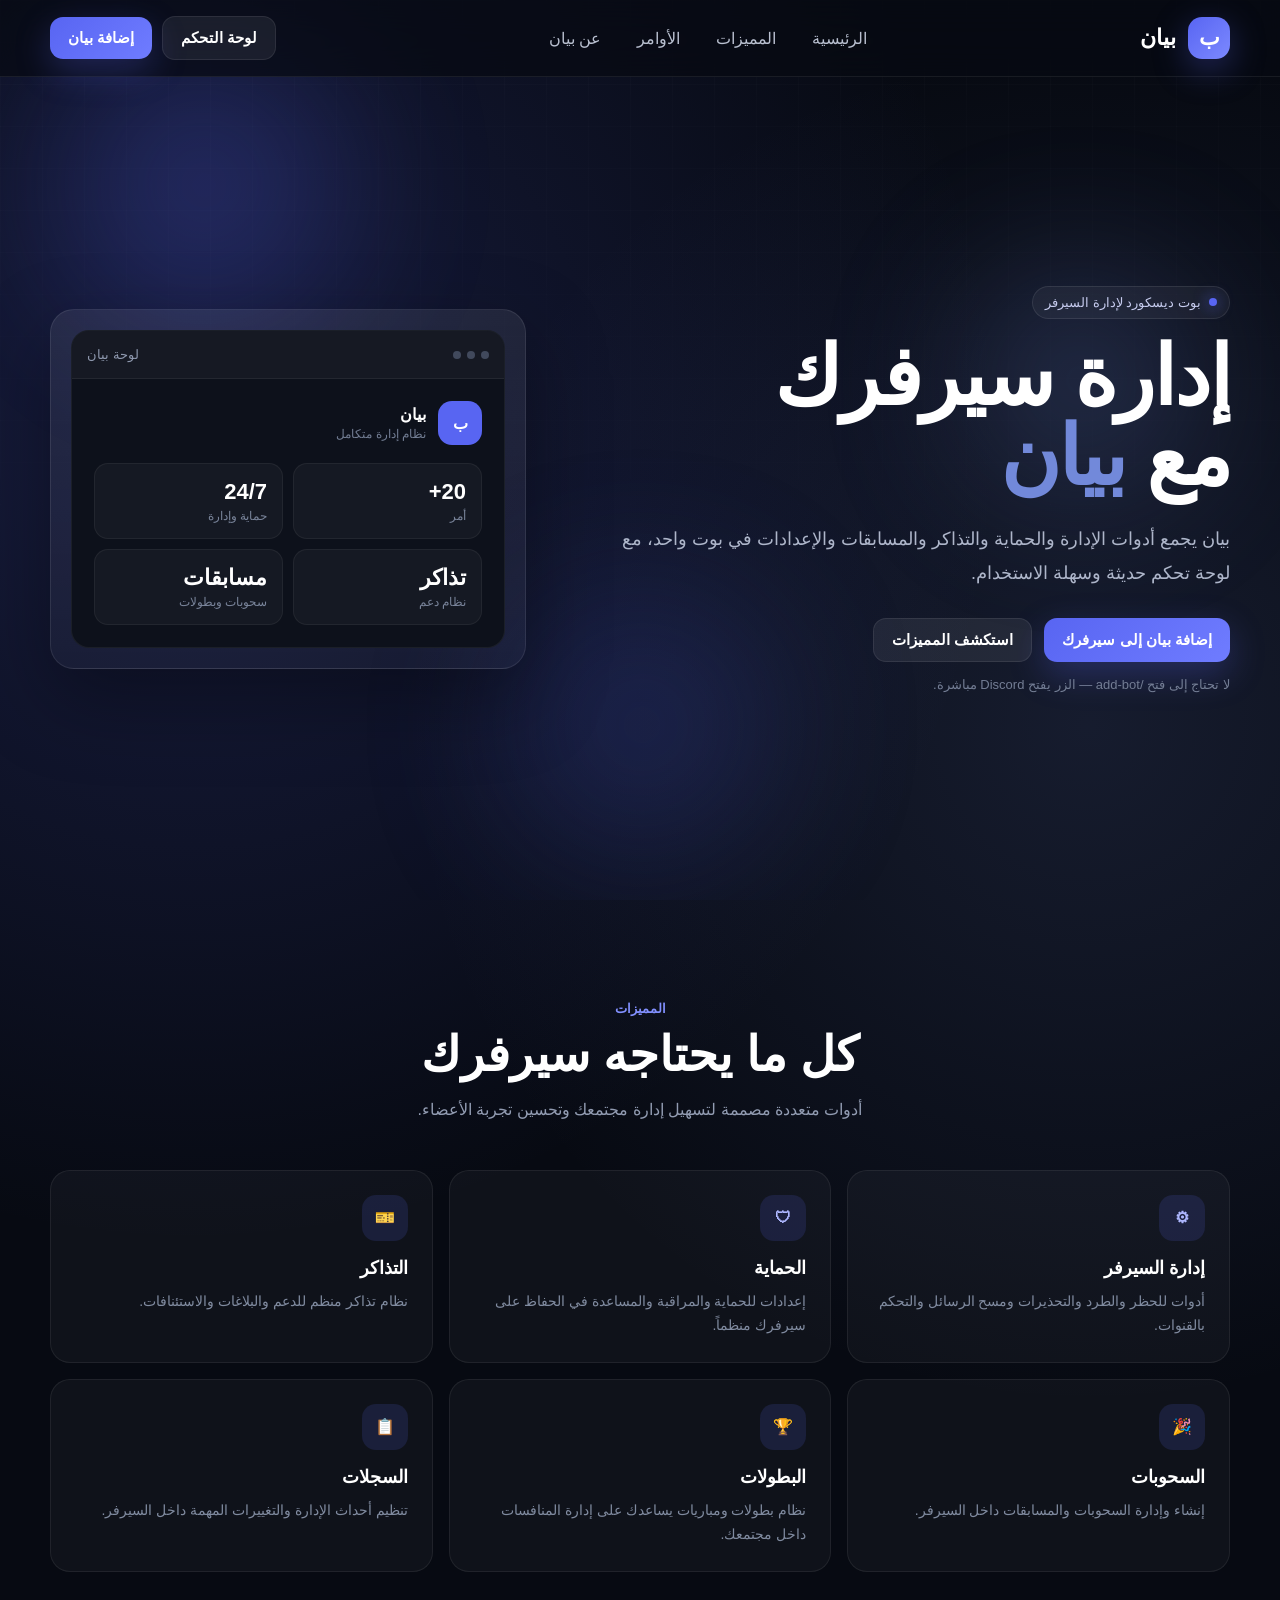
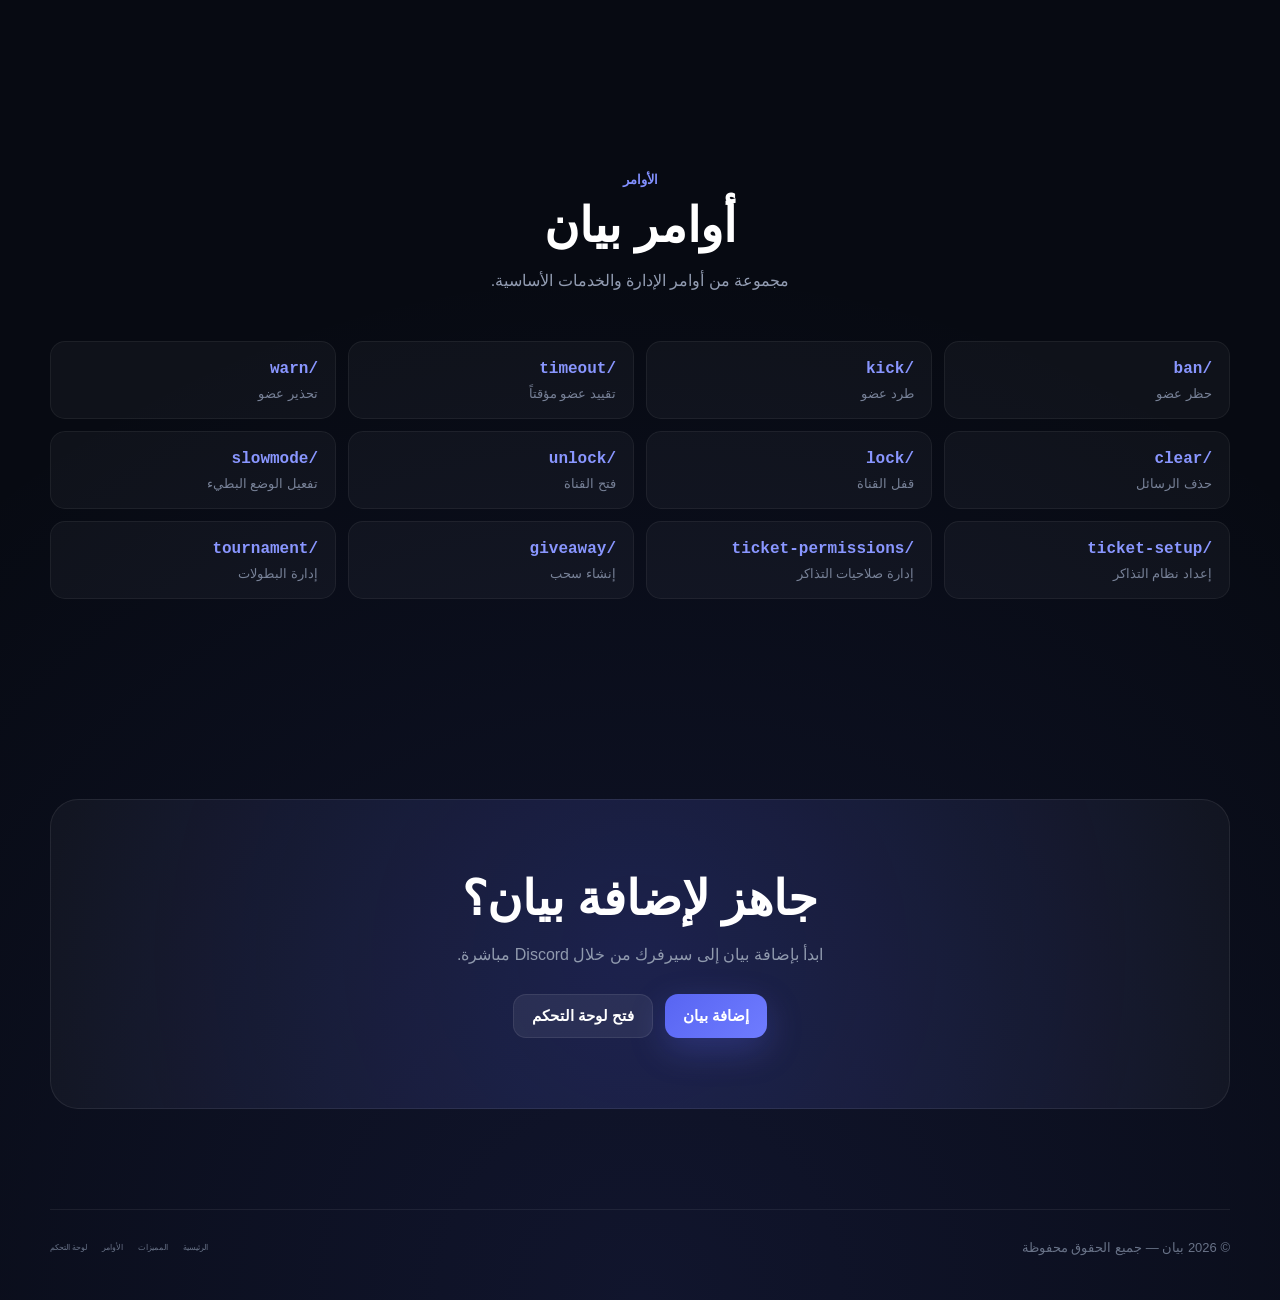
==== commit 5e3b490c: "Add files via upload" ====
--- a/index.html
+++ b/index.html
@@ -2,623 +2,1041 @@
 <html lang="ar" dir="rtl">
 <head>
     <meta charset="UTF-8">
-
-    <meta
-        name="viewport"
-        content="width=device-width, initial-scale=1.0"
-    >
-
+    <meta name="viewport" content="width=device-width, initial-scale=1.0">
+
+    <title>بيان | بوت ديسكورد</title>
     <meta
         name="description"
-        content="بيان - لوحة تحكم عربية متقدمة لسيرفر Discord"
+        content="بيان - بوت ديسكورد لإدارة السيرفرات والتذاكر والحماية والمسابقات."
     >
 
-    <title>بيان | إدارة سيرفر Discord</title>
-
-    <link rel="stylesheet" href="/style.css">
-
-    <script src="/app.js" defer></script>
+    <link rel="stylesheet" href="style.css">
+
+    <style>
+        * {
+            box-sizing: border-box;
+        }
+
+        html {
+            scroll-behavior: smooth;
+        }
+
+        body {
+            margin: 0;
+            min-height: 100vh;
+            font-family:
+                Arial,
+                "Segoe UI",
+                Tahoma,
+                sans-serif;
+            background:
+                radial-gradient(
+                    circle at 15% 15%,
+                    rgba(88, 101, 242, 0.20),
+                    transparent 30%
+                ),
+                radial-gradient(
+                    circle at 85% 25%,
+                    rgba(114, 137, 218, 0.14),
+                    transparent 28%
+                ),
+                radial-gradient(
+                    circle at 50% 100%,
+                    rgba(88, 101, 242, 0.12),
+                    transparent 35%
+                ),
+                #070a12;
+            color: #ffffff;
+            overflow-x: hidden;
+        }
+
+        a {
+            color: inherit;
+            text-decoration: none;
+        }
+
+        button,
+        a {
+            -webkit-tap-highlight-color: transparent;
+        }
+
+        .background-glow {
+            position: fixed;
+            inset: 0;
+            pointer-events: none;
+            overflow: hidden;
+            z-index: 0;
+        }
+
+        .orb {
+            position: absolute;
+            border-radius: 50%;
+            filter: blur(80px);
+            opacity: 0.25;
+            animation: floatOrb 10s ease-in-out infinite;
+        }
+
+        .orb.one {
+            width: 280px;
+            height: 280px;
+            top: 5%;
+            left: 5%;
+            background: #5865f2;
+        }
+
+        .orb.two {
+            width: 220px;
+            height: 220px;
+            top: 30%;
+            right: 7%;
+            background: #7289da;
+            animation-delay: -3s;
+        }
+
+        .orb.three {
+            width: 260px;
+            height: 260px;
+            bottom: 5%;
+            left: 40%;
+            background: #3f4fb8;
+            animation-delay: -6s;
+        }
+
+        @keyframes floatOrb {
+            0%,
+            100% {
+                transform: translate3d(0, 0, 0) scale(1);
+            }
+
+            50% {
+                transform: translate3d(20px, -25px, 0) scale(1.08);
+            }
+        }
+
+        .page {
+            position: relative;
+            z-index: 1;
+        }
+
+        /* NAVBAR */
+
+        .navbar {
+            position: sticky;
+            top: 0;
+            z-index: 100;
+            backdrop-filter: blur(18px);
+            background: rgba(7, 10, 18, 0.72);
+            border-bottom: 1px solid rgba(255, 255, 255, 0.07);
+        }
+
+        .nav-inner {
+            width: min(1180px, calc(100% - 32px));
+            margin: auto;
+            min-height: 76px;
+            display: flex;
+            align-items: center;
+            justify-content: space-between;
+            gap: 20px;
+        }
+
+        .brand {
+            display: flex;
+            align-items: center;
+            gap: 12px;
+            font-weight: 900;
+            font-size: 22px;
+        }
+
+        .brand-icon {
+            width: 42px;
+            height: 42px;
+            border-radius: 14px;
+            display: grid;
+            place-items: center;
+            background:
+                linear-gradient(
+                    135deg,
+                    #5865f2,
+                    #7c89ff
+                );
+            box-shadow:
+                0 10px 35px rgba(88, 101, 242, 0.35);
+        }
+
+        .nav-links {
+            display: flex;
+            align-items: center;
+            gap: 8px;
+        }
+
+        .nav-links a {
+            padding: 10px 14px;
+            border-radius: 10px;
+            color: #b9c0d0;
+            transition: 0.2s ease;
+        }
+
+        .nav-links a:hover {
+            color: #fff;
+            background: rgba(255, 255, 255, 0.06);
+        }
+
+        .nav-actions {
+            display: flex;
+            align-items: center;
+            gap: 10px;
+        }
+
+        .btn {
+            display: inline-flex;
+            align-items: center;
+            justify-content: center;
+            gap: 8px;
+            border: 0;
+            border-radius: 13px;
+            padding: 12px 18px;
+            font-size: 15px;
+            font-weight: 800;
+            cursor: pointer;
+            transition:
+                transform 0.2s ease,
+                box-shadow 0.2s ease,
+                background 0.2s ease;
+        }
+
+        .btn:hover {
+            transform: translateY(-2px);
+        }
+
+        .btn-primary {
+            color: #fff;
+            background:
+                linear-gradient(
+                    135deg,
+                    #5865f2,
+                    #6f7cff
+                );
+            box-shadow:
+                0 12px 35px rgba(88, 101, 242, 0.28);
+        }
+
+        .btn-primary:hover {
+            box-shadow:
+                0 16px 45px rgba(88, 101, 242, 0.38);
+        }
+
+        .btn-secondary {
+            color: #fff;
+            background: rgba(255, 255, 255, 0.07);
+            border: 1px solid rgba(255, 255, 255, 0.08);
+        }
+
+        /* HERO */
+
+        .hero {
+            width: min(1180px, calc(100% - 32px));
+            margin: auto;
+            min-height: calc(100vh - 76px);
+            display: grid;
+            grid-template-columns: 1.15fr 0.85fr;
+            align-items: center;
+            gap: 60px;
+            padding: 70px 0;
+        }
+
+        .hero-content {
+            animation: heroIn 0.8s ease both;
+        }
+
+        @keyframes heroIn {
+            from {
+                opacity: 0;
+                transform: translateY(25px);
+            }
+
+            to {
+                opacity: 1;
+                transform: translateY(0);
+            }
+        }
+
+        .badge {
+            display: inline-flex;
+            align-items: center;
+            gap: 8px;
+            padding: 8px 12px;
+            border: 1px solid rgba(255, 255, 255, 0.09);
+            background: rgba(255, 255, 255, 0.045);
+            border-radius: 999px;
+            color: #c7ccef;
+            font-size: 13px;
+            margin-bottom: 18px;
+        }
+
+        .badge-dot {
+            width: 8px;
+            height: 8px;
+            border-radius: 50%;
+            background: #5865f2;
+            box-shadow: 0 0 15px #5865f2;
+        }
+
+        .hero h1 {
+            margin: 0;
+            font-size: clamp(45px, 7vw, 82px);
+            line-height: 0.98;
+            letter-spacing: -2px;
+        }
+
+        .hero h1 span {
+            color: #7289da;
+        }
+
+        .hero p {
+            max-width: 700px;
+            margin: 24px 0 0;
+            color: #aeb6ca;
+            font-size: 18px;
+            line-height: 1.9;
+        }
+
+        .hero-actions {
+            display: flex;
+            flex-wrap: wrap;
+            gap: 12px;
+            margin-top: 28px;
+        }
+
+        .hero-note {
+            margin-top: 15px;
+            color: #737d94;
+            font-size: 13px;
+        }
+
+        /* HERO CARD */
+
+        .hero-card {
+            position: relative;
+            padding: 20px;
+            border-radius: 24px;
+            background:
+                linear-gradient(
+                    180deg,
+                    rgba(255, 255, 255, 0.075),
+                    rgba(255, 255, 255, 0.03)
+                );
+            border: 1px solid rgba(255, 255, 255, 0.09);
+            box-shadow:
+                0 30px 80px rgba(0, 0, 0, 0.35);
+            animation:
+                cardFloat 5s ease-in-out infinite;
+        }
+
+        @keyframes cardFloat {
+            0%,
+            100% {
+                transform: translateY(0);
+            }
+
+            50% {
+                transform: translateY(-8px);
+            }
+        }
+
+        .window {
+            overflow: hidden;
+            border-radius: 18px;
+            background: #0d111b;
+            border: 1px solid rgba(255, 255, 255, 0.06);
+        }
+
+        .window-top {
+            height: 48px;
+            padding: 0 15px;
+            display: flex;
+            align-items: center;
+            justify-content: space-between;
+            background: rgba(255, 255, 255, 0.035);
+            border-bottom: 1px solid rgba(255, 255, 255, 0.06);
+        }
+
+        .window-dots {
+            display: flex;
+            gap: 6px;
+        }
+
+        .window-dots span {
+            width: 8px;
+            height: 8px;
+            border-radius: 50%;
+            background: #41495c;
+        }
+
+        .window-title {
+            color: #8e98ae;
+            font-size: 13px;
+        }
+
+        .preview {
+            padding: 22px;
+        }
+
+        .preview-header {
+            display: flex;
+            align-items: center;
+            gap: 12px;
+            margin-bottom: 18px;
+        }
+
+        .preview-logo {
+            width: 44px;
+            height: 44px;
+            border-radius: 14px;
+            display: grid;
+            place-items: center;
+            background: #5865f2;
+            font-weight: 900;
+        }
+
+        .preview-name {
+            font-weight: 900;
+        }
+
+        .preview-sub {
+            margin-top: 3px;
+            color: #727d93;
+            font-size: 12px;
+        }
+
+        .preview-grid {
+            display: grid;
+            grid-template-columns: repeat(2, 1fr);
+            gap: 10px;
+        }
+
+        .preview-item {
+            padding: 15px;
+            border-radius: 14px;
+            background: rgba(255, 255, 255, 0.035);
+            border: 1px solid rgba(255, 255, 255, 0.06);
+        }
+
+        .preview-item strong {
+            display: block;
+            font-size: 22px;
+        }
+
+        .preview-item span {
+            display: block;
+            margin-top: 4px;
+            color: #79849a;
+            font-size: 12px;
+        }
+
+        /* SECTION */
+
+        .section {
+            width: min(1180px, calc(100% - 32px));
+            margin: auto;
+            padding: 100px 0;
+        }
+
+        .section-head {
+            max-width: 700px;
+            margin: 0 auto 45px;
+            text-align: center;
+        }
+
+        .section-head .eyebrow {
+            color: #8290ff;
+            font-size: 13px;
+            font-weight: 900;
+            margin-bottom: 10px;
+        }
+
+        .section-head h2 {
+            margin: 0;
+            font-size: clamp(30px, 4vw, 48px);
+        }
+
+        .section-head p {
+            margin: 14px 0 0;
+            color: #929cb2;
+            line-height: 1.8;
+        }
+
+        /* FEATURE GRID */
+
+        .features {
+            display: grid;
+            grid-template-columns: repeat(3, 1fr);
+            gap: 16px;
+        }
+
+        .feature {
+            padding: 24px;
+            border-radius: 20px;
+            background: rgba(255, 255, 255, 0.035);
+            border: 1px solid rgba(255, 255, 255, 0.07);
+            transition:
+                transform 0.25s ease,
+                border-color 0.25s ease,
+                background 0.25s ease;
+        }
+
+        .feature:hover {
+            transform: translateY(-5px);
+            border-color: rgba(114, 137, 218, 0.32);
+            background: rgba(255, 255, 255, 0.055);
+        }
+
+        .feature-icon {
+            width: 46px;
+            height: 46px;
+            border-radius: 14px;
+            display: grid;
+            place-items: center;
+            background: rgba(88, 101, 242, 0.15);
+            color: #aeb7ff;
+            margin-bottom: 16px;
+            font-weight: 900;
+        }
+
+        .feature h3 {
+            margin: 0;
+            font-size: 18px;
+        }
+
+        .feature p {
+            margin: 10px 0 0;
+            color: #808ba0;
+            line-height: 1.75;
+            font-size: 14px;
+        }
+
+        /* COMMANDS */
+
+        .commands {
+            display: grid;
+            grid-template-columns: repeat(4, 1fr);
+            gap: 12px;
+        }
+
+        .command {
+            padding: 17px;
+            border-radius: 15px;
+            background: rgba(255, 255, 255, 0.035);
+            border: 1px solid rgba(255, 255, 255, 0.06);
+        }
+
+        .command code {
+            color: #8996ff;
+            font-family: Consolas, monospace;
+            font-weight: 800;
+        }
+
+        .command p {
+            margin: 8px 0 0;
+            color: #778197;
+            font-size: 13px;
+        }
+
+        /* CTA */
+
+        .cta {
+            padding: 70px 35px;
+            border-radius: 28px;
+            text-align: center;
+            background:
+                radial-gradient(
+                    circle at center,
+                    rgba(88, 101, 242, 0.20),
+                    rgba(255, 255, 255, 0.035)
+                );
+            border: 1px solid rgba(255, 255, 255, 0.08);
+        }
+
+        .cta h2 {
+            margin: 0;
+            font-size: clamp(30px, 4vw, 48px);
+        }
+
+        .cta p {
+            max-width: 650px;
+            margin: 15px auto 0;
+            color: #909aae;
+            line-height: 1.8;
+        }
+
+        .cta-actions {
+            display: flex;
+            justify-content: center;
+            flex-wrap: wrap;
+            gap: 12px;
+            margin-top: 25px;
+        }
+
+        /* FOOTER */
+
+        footer {
+            width: min(1180px, calc(100% - 32px));
+            margin: auto;
+            padding: 30px 0 45px;
+            display: flex;
+            align-items: center;
+            justify-content: space-between;
+            gap: 20px;
+            border-top: 1px solid rgba(255, 255, 255, 0.07);
+            color: #687287;
+            font-size: 13px;
+        }
+
+        .footer-links {
+            display: flex;
+            gap: 15px;
+            flex-wrap: wrap;
+        }
+
+        .footer-links a:hover {
+            color: #fff;
+        }
+
+        /* MOBILE */
+
+        @media (max-width: 950px) {
+            .hero {
+                grid-template-columns: 1fr;
+                gap: 35px;
+            }
+
+            .features {
+                grid-template-columns: repeat(2, 1fr);
+            }
+
+            .commands {
+                grid-template-columns: repeat(2, 1fr);
+            }
+
+            .nav-links {
+                display: none;
+            }
+        }
+
+        @media (max-width: 650px) {
+            .nav-actions .dashboard-btn {
+                display: none;
+            }
+
+            .hero {
+                padding: 50px 0;
+            }
+
+            .hero p {
+                font-size: 16px;
+            }
+
+            .features,
+            .commands {
+                grid-template-columns: 1fr;
+            }
+
+            .section {
+                padding: 70px 0;
+            }
+
+            footer {
+                flex-direction: column;
+                align-items: flex-start;
+            }
+
+            .hero-actions,
+            .cta-actions {
+                flex-direction: column;
+            }
+
+            .hero-actions .btn,
+            .cta-actions .btn {
+                width: 100%;
+            }
+        }
+    </style>
 </head>
 
-<body class="landing-page">
-
-    <div class="ambient ambient-one"></div>
-    <div class="ambient ambient-two"></div>
-    <div class="ambient ambient-three"></div>
-
-    <div class="grid-overlay"></div>
-
-    <!-- شريط التنقل -->
-    <header class="site-header">
-
-        <div class="site-header-inner">
-
-            <a
-                href="/"
-                class="brand"
-                data-sound="soft"
-            >
-
-                <div class="brand-logo">
-                    ب
-                </div>
-
-                <div class="brand-text">
-                    <strong>بيان</strong>
-                    <span>لوحة تحكم Discord</span>
-                </div>
-
-            </a>
-
-            <nav class="main-nav">
-
-                <a href="#features">
+<body>
+
+    <div class="background-glow">
+        <div class="orb one"></div>
+        <div class="orb two"></div>
+        <div class="orb three"></div>
+    </div>
+
+    <div class="page">
+
+        <!-- NAVBAR -->
+        <header class="navbar">
+            <div class="nav-inner">
+
+                <a class="brand" href="#home">
+                    <div class="brand-icon">ب</div>
+                    <span>بيان</span>
+                </a>
+
+                <nav class="nav-links">
+                    <a href="#home">الرئيسية</a>
+                    <a href="#features">المميزات</a>
+                    <a href="#commands">الأوامر</a>
+                    <a href="#about">عن بيان</a>
+                </nav>
+
+                <div class="nav-actions">
+
+                    <a
+                        class="btn btn-secondary dashboard-btn"
+                        href="dashboard.html"
+                    >
+                        لوحة التحكم
+                    </a>
+
+                    <!-- DIRECT DISCORD BOT INVITE -->
+                    <a
+                        class="btn btn-primary"
+                        href="https://discord.com/oauth2/authorize?client_id=1548309026280964106&scope=bot%20applications.commands&permissions=8"
+                        target="_blank"
+                        rel="noopener noreferrer"
+                        data-sound
+                    >
+                        إضافة بيان
+                    </a>
+
+                </div>
+
+            </div>
+        </header>
+
+        <!-- HERO -->
+        <main id="home">
+
+            <section class="hero">
+
+                <div class="hero-content">
+
+                    <div class="badge">
+                        <span class="badge-dot"></span>
+                        بوت ديسكورد لإدارة السيرفر
+                    </div>
+
+                    <h1>
+                        إدارة سيرفرك
+                        <br>
+                        مع <span>بيان</span>
+                    </h1>
+
+                    <p>
+                        بيان يجمع أدوات الإدارة والحماية والتذاكر
+                        والمسابقات والإعدادات في بوت واحد،
+                        مع لوحة تحكم حديثة وسهلة الاستخدام.
+                    </p>
+
+                    <div class="hero-actions">
+
+                        <!-- DIRECT DISCORD BOT INVITE -->
+                        <a
+                            class="btn btn-primary"
+                            href="https://discord.com/oauth2/authorize?client_id=1548309026280964106&scope=bot%20applications.commands&permissions=8"
+                            target="_blank"
+                            rel="noopener noreferrer"
+                            data-sound
+                        >
+                            إضافة بيان إلى سيرفرك
+                        </a>
+
+                        <a
+                            class="btn btn-secondary"
+                            href="#features"
+                            data-sound
+                        >
+                            استكشف المميزات
+                        </a>
+
+                    </div>
+
+                    <div class="hero-note">
+                        لا تحتاج إلى فتح /add-bot — الزر يفتح Discord مباشرة.
+                    </div>
+
+                </div>
+
+                <!-- PREVIEW CARD -->
+                <div class="hero-card">
+
+                    <div class="window">
+
+                        <div class="window-top">
+
+                            <div class="window-dots">
+                                <span></span>
+                                <span></span>
+                                <span></span>
+                            </div>
+
+                            <div class="window-title">
+                                لوحة بيان
+                            </div>
+
+                        </div>
+
+                        <div class="preview">
+
+                            <div class="preview-header">
+
+                                <div class="preview-logo">
+                                    ب
+                                </div>
+
+                                <div>
+                                    <div class="preview-name">
+                                        بيان
+                                    </div>
+
+                                    <div class="preview-sub">
+                                        نظام إدارة متكامل
+                                    </div>
+                                </div>
+
+                            </div>
+
+                            <div class="preview-grid">
+
+                                <div class="preview-item">
+                                    <strong>20+</strong>
+                                    <span>أمر</span>
+                                </div>
+
+                                <div class="preview-item">
+                                    <strong>24/7</strong>
+                                    <span>حماية وإدارة</span>
+                                </div>
+
+                                <div class="preview-item">
+                                    <strong>تذاكر</strong>
+                                    <span>نظام دعم</span>
+                                </div>
+
+                                <div class="preview-item">
+                                    <strong>مسابقات</strong>
+                                    <span>سحوبات وبطولات</span>
+                                </div>
+
+                            </div>
+
+                        </div>
+
+                    </div>
+
+                </div>
+
+            </section>
+
+        </main>
+
+        <!-- FEATURES -->
+        <section class="section" id="features">
+
+            <div class="section-head">
+
+                <div class="eyebrow">
                     المميزات
-                </a>
-
-                <a href="#commands">
-                    الأوامر
-                </a>
-
-                <a href="#dashboard-preview">
-                    لوحة التحكم
-                </a>
-
-            </nav>
-
-            <div class="header-actions">
-
-                <a
-                    href="/login"
-                    class="header-login"
-                    data-sound="soft"
-                >
-                    تسجيل الدخول
-                </a>
-
-                <a
-                    href="/add-bot"
-                    class="button button-primary button-small"
-                    data-sound="success"
-                >
-                    إضافة بيان
-                </a>
-
-            </div>
-
-        </div>
-
-    </header>
-
-
-    <!-- المحتوى الرئيسي -->
-    <main>
-
-        <!-- Hero -->
-        <section class="hero-section">
-
-            <div class="hero-particles"></div>
-
-            <div class="hero-content">
-
-                <div class="hero-badge">
-                    <span class="pulse-dot"></span>
-                    نظام إدارة متقدم لسيرفرك
-                </div>
-
-                <h1 class="hero-title">
-
-                    تحكم في سيرفرك
-                    <span>بطريقة مختلفة.</span>
-
-                </h1>
-
-                <p class="hero-description">
-
-                    بيان يجمع الإدارة، الحماية، التذاكر،
-                    الأوامر، السجلات، المسابقات والمزيد
-                    في لوحة تحكم عربية واحدة.
-
-                </p>
-
-                <div class="hero-actions">
-
-                    <a
-                        href="/add-bot"
-                        class="button button-primary button-large"
-                        data-sound="success"
-                    >
-                        <span>+</span>
-                        أضف بيان إلى سيرفرك
-                    </a>
-
-                    <a
-                        href="/login"
-                        class="button button-glass button-large"
-                        data-sound="soft"
-                    >
-                        فتح لوحة التحكم
-                        <span>←</span>
-                    </a>
-
-                </div>
-
-                <div class="hero-trust">
-
-                    <div class="trust-item">
-                        <strong>إدارة</strong>
-                        <span>متقدمة</span>
-                    </div>
-
-                    <div class="trust-divider"></div>
-
-                    <div class="trust-item">
-                        <strong>حماية</strong>
-                        <span>ذكية</span>
-                    </div>
-
-                    <div class="trust-divider"></div>
-
-                    <div class="trust-item">
-                        <strong>تحكم</strong>
-                        <span>بالعربية</span>
-                    </div>
-
-                </div>
-
-            </div>
-
-            <!-- بطاقة واجهة -->
-            <div class="hero-interface">
-
-                <div class="interface-window">
-
-                    <div class="window-top">
-
-                        <div class="window-dots">
-                            <span></span>
-                            <span></span>
-                            <span></span>
-                        </div>
-
-                        <span class="window-title">
-                            لوحة بيان
-                        </span>
-
-                        <span class="window-live">
-                            متصل
-                        </span>
-
-                    </div>
-
-                    <div class="window-body">
-
-                        <aside class="mini-sidebar">
-
-                            <div class="mini-brand">
-                                ب
-                            </div>
-
-                            <span class="mini-line active"></span>
-                            <span class="mini-line"></span>
-                            <span class="mini-line"></span>
-                            <span class="mini-line"></span>
-                            <span class="mini-line"></span>
-                            <span class="mini-line"></span>
-                            <span class="mini-line"></span>
-
-                        </aside>
-
-                        <div class="mini-content">
-
-                            <div class="mini-heading">
-
-                                <div>
-                                    <span>
-                                        مركز التحكم
-                                    </span>
-
-                                    <strong>
-                                        نظرة عامة
-                                    </strong>
-                                </div>
-
-                                <div class="mini-avatar">
-                                    م
-                                </div>
-
-                            </div>
-
-                            <div class="mini-stats">
-
-                                <div class="mini-stat">
-                                    <span>الأوامر</span>
-                                    <strong>٣٢</strong>
-                                </div>
-
-                                <div class="mini-stat">
-                                    <span>الأعضاء</span>
-                                    <strong>١,٢٨٤</strong>
-                                </div>
-
-                                <div class="mini-stat">
-                                    <span>الحماية</span>
-                                    <strong>نشطة</strong>
-                                </div>
-
-                            </div>
-
-                            <div class="mini-command-box">
-
-                                <div>
-                                    <span>
-                                        أمر جديد
-                                    </span>
-
-                                    <strong>
-                                        /حظر
-                                    </strong>
-                                </div>
-
-                                <div class="mini-toggle active">
-                                    <span></span>
-                                </div>
-
-                            </div>
-
-                            <div class="mini-bars">
-
-                                <span style="height:35%"></span>
-                                <span style="height:52%"></span>
-                                <span style="height:45%"></span>
-                                <span style="height:70%"></span>
-                                <span style="height:61%"></span>
-                                <span style="height:82%"></span>
-                                <span style="height:76%"></span>
-                                <span style="height:95%"></span>
-                                <span style="height:88%"></span>
-                                <span style="height:100%"></span>
-
-                            </div>
-
-                        </div>
-
-                    </div>
-
-                </div>
-
-            </div>
-
-        </section>
-
-
-        <!-- شريط إحصائيات -->
-        <section class="numbers-section">
-
-            <div class="numbers-container">
-
-                <div class="number-card">
-
-                    <strong>٣٠+</strong>
-                    <span>أمر إداري</span>
-
-                </div>
-
-                <div class="number-card">
-
-                    <strong>١٠+</strong>
-                    <span>أنظمة متكاملة</span>
-
-                </div>
-
-                <div class="number-card">
-
-                    <strong>٢٤/٧</strong>
-                    <span>حماية ومراقبة</span>
-
-                </div>
-
-                <div class="number-card">
-
-                    <strong>١٠٠٪</strong>
-                    <span>واجهة عربية</span>
-
-                </div>
-
-            </div>
-
-        </section>
-
-
-        <!-- المميزات -->
-        <section
-            id="features"
-            class="content-section"
-        >
-
-            <div class="section-heading">
-
-                <span class="section-label">
-                    المميزات
-                </span>
+                </div>
 
                 <h2>
                     كل ما يحتاجه سيرفرك
                 </h2>
 
                 <p>
-                    أنظمة متعددة في مكان واحد،
-                    بتصميم سريع وواضح.
+                    أدوات متعددة مصممة لتسهيل إدارة مجتمعك
+                    وتحسين تجربة الأعضاء.
                 </p>
 
             </div>
 
-            <div class="feature-grid">
-
-                <article class="feature-card">
-
-                    <div class="feature-icon">
-                        ⚡
-                    </div>
-
-                    <h3>
-                        إدارة متقدمة
-                    </h3>
-
+            <div class="features">
+
+                <article class="feature">
+                    <div class="feature-icon">⚙</div>
+                    <h3>إدارة السيرفر</h3>
                     <p>
-                        تحكم بالأعضاء والقنوات
-                        والأوامر من خلال أدوات سهلة.
+                        أدوات للحظر والطرد والتحذيرات ومسح الرسائل
+                        والتحكم بالقنوات.
                     </p>
-
                 </article>
 
-                <article class="feature-card">
-
-                    <div class="feature-icon">
-                        ◈
-                    </div>
-
-                    <h3>
-                        حماية تلقائية
-                    </h3>
-
+                <article class="feature">
+                    <div class="feature-icon">🛡</div>
+                    <h3>الحماية</h3>
                     <p>
-                        إعداد أنظمة الحماية والمراقبة
-                        من لوحة واحدة.
+                        إعدادات للحماية والمراقبة والمساعدة في
+                        الحفاظ على سيرفرك منظماً.
                     </p>
-
                 </article>
 
-                <article class="feature-card">
-
-                    <div class="feature-icon">
-                        ◇
-                    </div>
-
-                    <h3>
-                        نظام التذاكر
-                    </h3>
-
+                <article class="feature">
+                    <div class="feature-icon">🎫</div>
+                    <h3>التذاكر</h3>
                     <p>
-                        دعم، بلاغات، استئناف
-                        وإدارة فريق الدعم.
+                        نظام تذاكر منظم للدعم والبلاغات
+                        والاستئنافات.
                     </p>
-
                 </article>
 
-                <article class="feature-card">
-
-                    <div class="feature-icon">
-                        /
-                    </div>
-
-                    <h3>
-                        مركز الأوامر
-                    </h3>
-
+                <article class="feature">
+                    <div class="feature-icon">🎉</div>
+                    <h3>السحوبات</h3>
                     <p>
-                        ابحث عن أوامرك واضبط
-                        الصلاحيات والقنوات.
+                        إنشاء وإدارة السحوبات والمسابقات
+                        داخل السيرفر.
                     </p>
-
                 </article>
 
-                <article class="feature-card">
-
-                    <div class="feature-icon">
-                        ≡
-                    </div>
-
-                    <h3>
-                        السجلات
-                    </h3>
-
+                <article class="feature">
+                    <div class="feature-icon">🏆</div>
+                    <h3>البطولات</h3>
                     <p>
-                        راقب أحداث السيرفر
-                        وسجل العمليات المهمة.
+                        نظام بطولات ومباريات يساعدك على إدارة
+                        المنافسات داخل مجتمعك.
                     </p>
-
                 </article>
 
-                <article class="feature-card">
-
-                    <div class="feature-icon">
-                        ▶
-                    </div>
-
-                    <h3>
-                        البث المباشر
-                    </h3>
-
+                <article class="feature">
+                    <div class="feature-icon">📋</div>
+                    <h3>السجلات</h3>
                     <p>
-                        إدارة قنوات Twitch وYouTube
-                        وTikTok وKick.
+                        تنظيم أحداث الإدارة والتغييرات المهمة
+                        داخل السيرفر.
                     </p>
-
                 </article>
 
             </div>
 
         </section>
 
-
-        <!-- الأوامر -->
-        <section
-            id="commands"
-            class="content-section command-showcase"
-        >
-
-            <div class="section-heading">
-
-                <span class="section-label">
-                    مركز الأوامر
-                </span>
+        <!-- COMMANDS -->
+        <section class="section" id="commands">
+
+            <div class="section-head">
+
+                <div class="eyebrow">
+                    الأوامر
+                </div>
 
                 <h2>
-                    أوامر Discord في مكان واحد
+                    أوامر بيان
                 </h2>
 
                 <p>
-                    الأوامر تعمل داخل Discord،
-                    واللوحة تمنحك تحكماً أسهل فيها.
+                    مجموعة من أوامر الإدارة والخدمات الأساسية.
                 </p>
 
             </div>
 
-            <div class="command-preview">
-
-                <div class="command-preview-top">
-
-                    <div class="search-demo">
-                        <span>⌕</span>
-                        <span>ابحث عن أمر...</span>
-                    </div>
-
-                    <div class="command-filter">
-                        الكل
-                    </div>
-
-                </div>
-
-                <div class="command-preview-grid">
-
-                    <div class="command-demo-card">
-                        <span class="command-demo-icon">/</span>
-
-                        <div>
-                            <strong>حظر</strong>
-                            <span>/ban</span>
-                        </div>
-
-                        <i class="demo-active"></i>
-                    </div>
-
-                    <div class="command-demo-card">
-                        <span class="command-demo-icon">/</span>
-
-                        <div>
-                            <strong>طرد</strong>
-                            <span>/kick</span>
-                        </div>
-
-                        <i class="demo-active"></i>
-                    </div>
-
-                    <div class="command-demo-card">
-                        <span class="command-demo-icon">/</span>
-
-                        <div>
-                            <strong>تقييد</strong>
-                            <span>/timeout</span>
-                        </div>
-
-                        <i class="demo-active"></i>
-                    </div>
-
-                    <div class="command-demo-card">
-                        <span class="command-demo-icon">/</span>
-
-                        <div>
-                            <strong>تذكرة</strong>
-                            <span>/ticket</span>
-                        </div>
-
-                        <i class="demo-active"></i>
-                    </div>
-
-                    <div class="command-demo-card">
-                        <span class="command-demo-icon">/</span>
-
-                        <div>
-                            <strong>السحب</strong>
-                            <span>/giveaway</span>
-                        </div>
-
-                        <i class="demo-active"></i>
-                    </div>
-
-                    <div class="command-demo-card">
-                        <span class="command-demo-icon">/</span>
-
-                        <div>
-                            <strong>البطولة</strong>
-                            <span>/tournament</span>
-                        </div>
-
-                        <i class="demo-active"></i>
-                    </div>
-
+            <div class="commands">
+
+                <div class="command">
+                    <code>/ban</code>
+                    <p>حظر عضو</p>
+                </div>
+
+                <div class="command">
+                    <code>/kick</code>
+                    <p>طرد عضو</p>
+                </div>
+
+                <div class="command">
+                    <code>/timeout</code>
+                    <p>تقييد عضو مؤقتاً</p>
+                </div>
+
+                <div class="command">
+                    <code>/warn</code>
+                    <p>تحذير عضو</p>
+                </div>
+
+                <div class="command">
+                    <code>/clear</code>
+                    <p>حذف الرسائل</p>
+                </div>
+
+                <div class="command">
+                    <code>/lock</code>
+                    <p>قفل القناة</p>
+                </div>
+
+                <div class="command">
+                    <code>/unlock</code>
+                    <p>فتح القناة</p>
+                </div>
+
+                <div class="command">
+                    <code>/slowmode</code>
+                    <p>تفعيل الوضع البطيء</p>
+                </div>
+
+                <div class="command">
+                    <code>/ticket-setup</code>
+                    <p>إعداد نظام التذاكر</p>
+                </div>
+
+                <div class="command">
+                    <code>/ticket-permissions</code>
+                    <p>إدارة صلاحيات التذاكر</p>
+                </div>
+
+                <div class="command">
+                    <code>/giveaway</code>
+                    <p>إنشاء سحب</p>
+                </div>
+
+                <div class="command">
+                    <code>/tournament</code>
+                    <p>إدارة البطولات</p>
                 </div>
 
             </div>
 
         </section>
 
-
-        <!-- Preview -->
-        <section
-            id="dashboard-preview"
-            class="content-section"
-        >
-
-            <div class="preview-banner">
-
-                <div class="preview-banner-content">
-
-                    <span class="section-label">
-                        لوحة التحكم
-                    </span>
-
-                    <h2>
-                        إدارة سيرفرك
-                        بدون تعقيد.
-                    </h2>
-
-                    <p>
-                        واجهة عربية حديثة تجمع
-                        أدوات بيان الأساسية في مكان واحد.
-                    </p>
+        <!-- ABOUT -->
+        <section class="section" id="about">
+
+            <div class="cta">
+
+                <h2>
+                    جاهز لإضافة بيان؟
+                </h2>
+
+                <p>
+                    ابدأ بإضافة بيان إلى سيرفرك من خلال Discord
+                    مباشرة.
+                </p>
+
+                <div class="cta-actions">
 
                     <a
-                        href="/login"
-                        class="button button-primary"
-                        data-sound="success"
+                        class="btn btn-primary"
+                        href="https://discord.com/oauth2/authorize?client_id=1548309026280964106&scope=bot%20applications.commands&permissions=8"
+                        target="_blank"
+                        rel="noopener noreferrer"
+                        data-sound
                     >
-                        افتح لوحة التحكم
-                        <span>←</span>
+                        إضافة بيان
                     </a>
 
-                </div>
-
-                <div class="preview-orbit">
-
-                    <div class="orbit-ring ring-one"></div>
-                    <div class="orbit-ring ring-two"></div>
-                    <div class="orbit-ring ring-three"></div>
-
-                    <div class="orbit-core">
-                        ب
-                    </div>
+                    <a
+                        class="btn btn-secondary"
+                        href="dashboard.html"
+                        data-sound
+                    >
+                        فتح لوحة التحكم
+                    </a>
 
                 </div>
 
@@ -626,48 +1044,123 @@
 
         </section>
 
-    </main>
-
-
-    <!-- Footer -->
-    <footer class="site-footer">
-
-        <div class="footer-brand">
-
-            <div class="brand-logo">
-                ب
+        <!-- FOOTER -->
+        <footer>
+
+            <div>
+                © 2026 بيان — جميع الحقوق محفوظة
             </div>
 
-            <div>
-                <strong>بيان</strong>
-                <span>
-                    إدارة سيرفرات Discord بطريقة أفضل.
-                </span>
+            <div class="footer-links">
+                <a href="#home">الرئيسية</a>
+                <a href="#features">المميزات</a>
+                <a href="#commands">الأوامر</a>
+                <a href="dashboard.html">لوحة التحكم</a>
             </div>
 
-        </div>
-
-        <div class="footer-links">
-
-            <a href="#features">
-                المميزات
-            </a>
-
-            <a href="#commands">
-                الأوامر
-            </a>
-
-            <a href="/login">
-                لوحة التحكم
-            </a>
-
-        </div>
-
-        <div class="footer-copy">
-            © ٢٠٢٦ بيان
-        </div>
-
-    </footer>
+        </footer>
+
+    </div>
+
+    <script>
+        /* Simple click sound */
+        let audioContext = null;
+
+        function playClickSound() {
+            try {
+                if (!audioContext) {
+                    audioContext =
+                        new (
+                            window.AudioContext ||
+                            window.webkitAudioContext
+                        )();
+                }
+
+                const oscillator =
+                    audioContext.createOscillator();
+
+                const gain =
+                    audioContext.createGain();
+
+                oscillator.type = "sine";
+                oscillator.frequency.value = 520;
+
+                gain.gain.setValueAtTime(
+                    0.0001,
+                    audioContext.currentTime
+                );
+
+                gain.gain.exponentialRampToValueAtTime(
+                    0.035,
+                    audioContext.currentTime + 0.01
+                );
+
+                gain.gain.exponentialRampToValueAtTime(
+                    0.0001,
+                    audioContext.currentTime + 0.08
+                );
+
+                oscillator.connect(gain);
+                gain.connect(audioContext.destination);
+
+                oscillator.start();
+                oscillator.stop(
+                    audioContext.currentTime + 0.08
+                );
+            } catch (error) {
+                // Sound is optional.
+            }
+        }
+
+        document
+            .querySelectorAll("[data-sound]")
+            .forEach((element) => {
+                element.addEventListener(
+                    "click",
+                    playClickSound
+                );
+            });
+
+        /* Reveal animations */
+        const revealElements =
+            document.querySelectorAll(
+                ".feature, .command, .hero-card, .cta"
+            );
+
+        const revealObserver =
+            new IntersectionObserver(
+                (entries) => {
+                    entries.forEach((entry) => {
+                        if (
+                            entry.isIntersecting
+                        ) {
+                            entry.target.style.opacity =
+                                "1";
+
+                            entry.target.style.transform =
+                                "translateY(0)";
+
+                            revealObserver.unobserve(
+                                entry.target
+                            );
+                        }
+                    });
+                },
+                {
+                    threshold: 0.12
+                }
+            );
+
+        revealElements.forEach((element) => {
+            element.style.opacity = "0";
+            element.style.transform =
+                "translateY(18px)";
+            element.style.transition =
+                "opacity .55s ease, transform .55s ease";
+
+            revealObserver.observe(element);
+        });
+    </script>
 
 </body>
 </html>
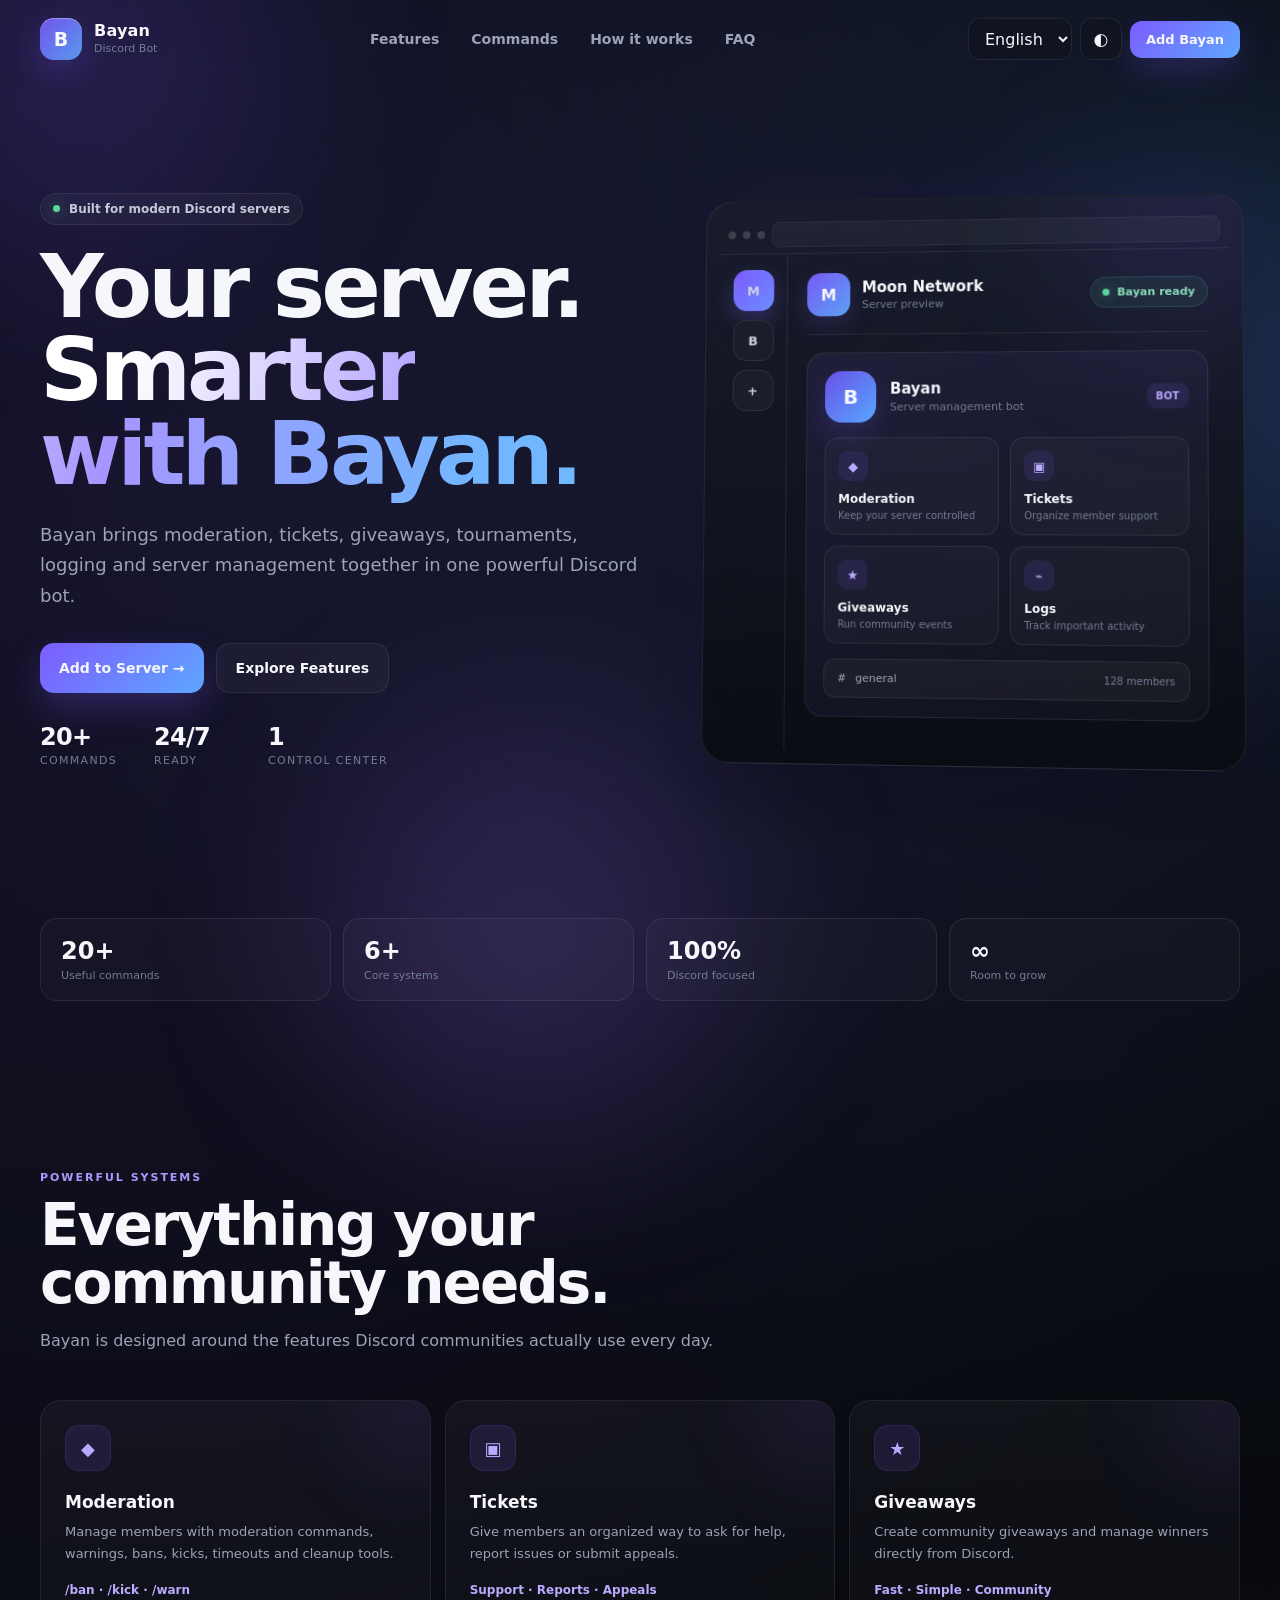
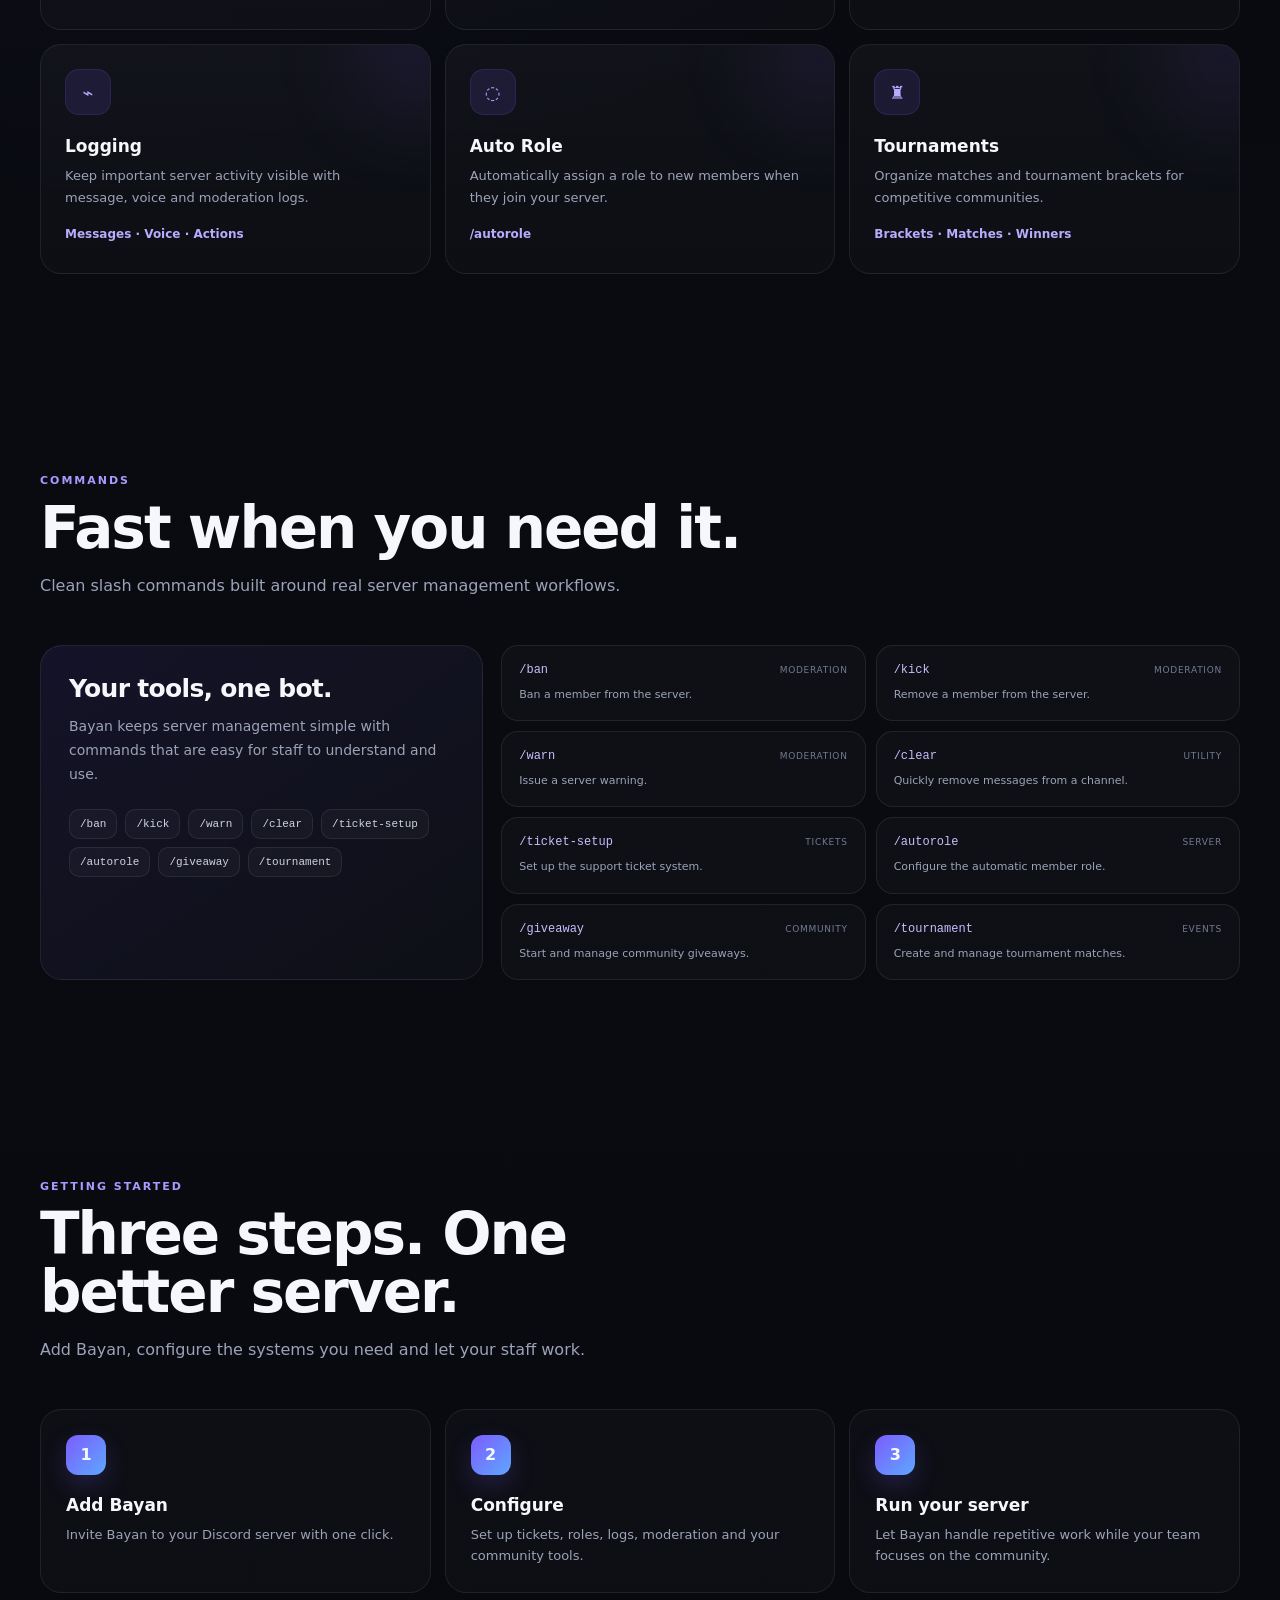
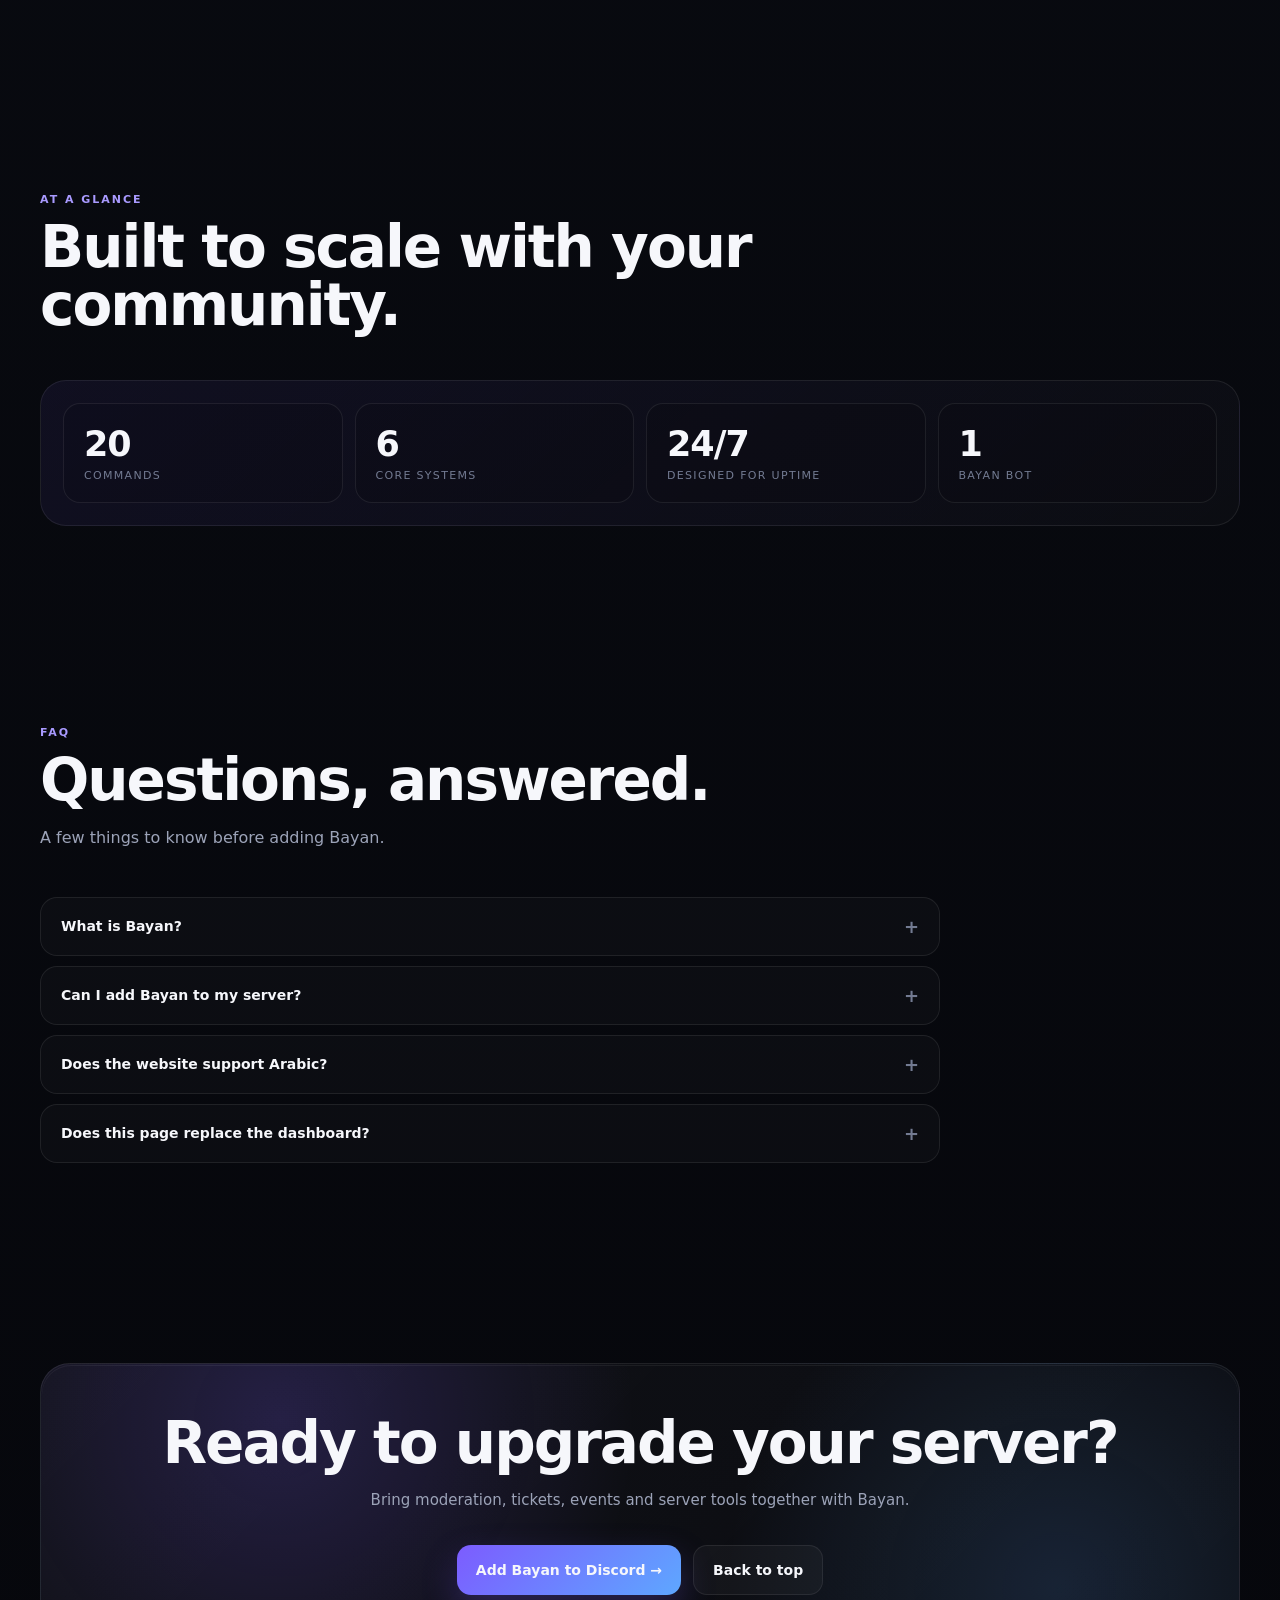
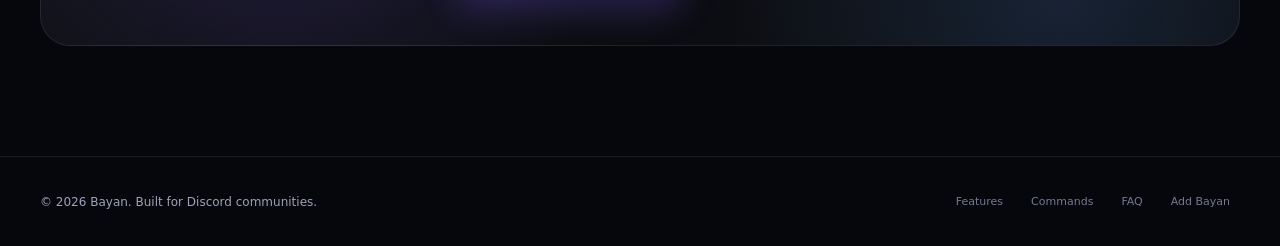
==== commit 00daf6fa: "Add files via upload" ====
--- a/index.html
+++ b/index.html
@@ -1,1166 +1,2608 @@
 <!DOCTYPE html>
-<html lang="ar" dir="rtl">
+<html lang="en">
 <head>
-    <meta charset="UTF-8">
-    <meta name="viewport" content="width=device-width, initial-scale=1.0">
-
-    <title>بيان | بوت ديسكورد</title>
-    <meta
-        name="description"
-        content="بيان - بوت ديسكورد لإدارة السيرفرات والتذاكر والحماية والمسابقات."
-    >
-
-    <link rel="stylesheet" href="style.css">
-
-    <style>
-        * {
-            box-sizing: border-box;
+  <meta charset="UTF-8">
+  <meta name="viewport" content="width=device-width, initial-scale=1.0">
+
+  <title>Bayan — Powerful Discord Bot</title>
+  <meta
+    name="description"
+    content="Bayan is a powerful Discord bot for moderation, tickets, giveaways, tournaments, logging and server management."
+  >
+
+  <style>
+    :root {
+      --bg: #07080d;
+      --bg-2: #0b0d14;
+      --panel: rgba(17, 20, 31, 0.72);
+      --panel-solid: #11141f;
+      --panel-2: rgba(25, 29, 43, 0.72);
+      --border: rgba(255, 255, 255, 0.08);
+      --border-strong: rgba(255, 255, 255, 0.14);
+      --text: #f6f7fb;
+      --muted: #9ca3b8;
+      --soft: #737b92;
+      --accent: #7c5cff;
+      --accent-2: #5ea7ff;
+      --accent-3: #9d7cff;
+      --success: #57db97;
+      --danger: #ff5f73;
+      --shadow: 0 24px 80px rgba(0,0,0,.4);
+      --radius-xl: 28px;
+      --radius-lg: 20px;
+      --radius-md: 16px;
+      --container: 1200px;
+      --transition: 220ms ease;
+    }
+
+    * {
+      box-sizing: border-box;
+      margin: 0;
+      padding: 0;
+    }
+
+    html {
+      scroll-behavior: smooth;
+    }
+
+    body {
+      min-height: 100vh;
+      background:
+        radial-gradient(circle at 10% 10%, rgba(124,92,255,.12), transparent 28%),
+        radial-gradient(circle at 90% 5%, rgba(94,167,255,.10), transparent 25%),
+        linear-gradient(180deg, #07080d 0%, #090b11 45%, #06070c 100%);
+      color: var(--text);
+      font-family:
+        Inter,
+        ui-sans-serif,
+        system-ui,
+        -apple-system,
+        BlinkMacSystemFont,
+        "Segoe UI",
+        sans-serif;
+      overflow-x: hidden;
+    }
+
+    body.light {
+      --bg: #eef1f8;
+      --bg-2: #f5f6fb;
+      --panel: rgba(255,255,255,.72);
+      --panel-solid: #ffffff;
+      --panel-2: rgba(255,255,255,.78);
+      --border: rgba(20,25,40,.10);
+      --border-strong: rgba(20,25,40,.16);
+      --text: #111522;
+      --muted: #62697b;
+      --soft: #7c8498;
+      background:
+        radial-gradient(circle at 10% 10%, rgba(124,92,255,.12), transparent 25%),
+        radial-gradient(circle at 90% 5%, rgba(94,167,255,.10), transparent 25%),
+        linear-gradient(180deg, #eef1f8 0%, #f7f8fc 100%);
+    }
+
+    a {
+      color: inherit;
+      text-decoration: none;
+    }
+
+    button,
+    select {
+      font: inherit;
+    }
+
+    button {
+      border: 0;
+      cursor: pointer;
+    }
+
+    .container {
+      width: min(var(--container), calc(100% - 40px));
+      margin: 0 auto;
+    }
+
+    .noise {
+      position: fixed;
+      inset: 0;
+      pointer-events: none;
+      opacity: .025;
+      z-index: 0;
+      background-image:
+        url("data:image/svg+xml,%3Csvg xmlns='http://www.w3.org/2000/svg' width='180' height='180' viewBox='0 0 180 180'%3E%3Cfilter id='n'%3E%3CfeTurbulence type='fractalNoise' baseFrequency='.85' numOctaves='3' stitchTiles='stitch'/%3E%3C/filter%3E%3Crect width='100%25' height='100%25' filter='url(%23n)' opacity='.35'/%3E%3C/svg%3E");
+    }
+
+    .orb {
+      position: fixed;
+      width: 420px;
+      height: 420px;
+      border-radius: 50%;
+      filter: blur(100px);
+      pointer-events: none;
+      opacity: .18;
+      z-index: 0;
+      animation: floatOrb 12s ease-in-out infinite;
+    }
+
+    .orb.one {
+      background: #7c5cff;
+      top: -160px;
+      left: -140px;
+    }
+
+    .orb.two {
+      background: #4f9dff;
+      right: -160px;
+      top: 20%;
+      animation-delay: -5s;
+    }
+
+    .orb.three {
+      background: #9f6eff;
+      left: 25%;
+      bottom: -240px;
+      animation-delay: -8s;
+    }
+
+    @keyframes floatOrb {
+      0%, 100% {
+        transform: translate3d(0, 0, 0) scale(1);
+      }
+      50% {
+        transform: translate3d(20px, -35px, 0) scale(1.08);
+      }
+    }
+
+    /* =========================
+       NAVBAR
+    ========================= */
+
+    .navbar {
+      position: fixed;
+      left: 0;
+      right: 0;
+      top: 0;
+      z-index: 100;
+      padding: 18px 0;
+      transition: var(--transition);
+    }
+
+    .navbar.scrolled {
+      padding: 10px 0;
+      background: rgba(7,8,13,.72);
+      backdrop-filter: blur(18px);
+      -webkit-backdrop-filter: blur(18px);
+      border-bottom: 1px solid var(--border);
+    }
+
+    body.light .navbar.scrolled {
+      background: rgba(245,247,252,.72);
+    }
+
+    .nav-inner {
+      display: flex;
+      align-items: center;
+      justify-content: space-between;
+      gap: 18px;
+    }
+
+    .brand {
+      display: inline-flex;
+      align-items: center;
+      gap: 12px;
+      min-width: 0;
+    }
+
+    .brand-icon {
+      width: 42px;
+      height: 42px;
+      border-radius: 14px;
+      display: grid;
+      place-items: center;
+      background:
+        linear-gradient(135deg, rgba(124,92,255,.9), rgba(94,167,255,.9));
+      box-shadow:
+        0 10px 30px rgba(124,92,255,.25),
+        inset 0 1px 0 rgba(255,255,255,.3);
+      font-weight: 900;
+      font-size: 19px;
+    }
+
+    .brand-text {
+      display: flex;
+      flex-direction: column;
+      line-height: 1.05;
+    }
+
+    .brand-text strong {
+      font-size: 16px;
+      letter-spacing: .2px;
+    }
+
+    .brand-text span {
+      color: var(--soft);
+      font-size: 11px;
+      margin-top: 3px;
+    }
+
+    .nav-links {
+      display: flex;
+      align-items: center;
+      gap: 6px;
+    }
+
+    .nav-link {
+      padding: 10px 13px;
+      border-radius: 12px;
+      color: var(--muted);
+      transition: var(--transition);
+      font-size: 14px;
+      font-weight: 600;
+    }
+
+    .nav-link:hover {
+      color: var(--text);
+      background: rgba(255,255,255,.05);
+    }
+
+    .nav-actions {
+      display: flex;
+      align-items: center;
+      gap: 8px;
+    }
+
+    .language-select,
+    .icon-button {
+      height: 42px;
+      border: 1px solid var(--border);
+      background: var(--panel);
+      backdrop-filter: blur(14px);
+      color: var(--text);
+      border-radius: 12px;
+      transition: var(--transition);
+    }
+
+    .language-select {
+      padding: 0 12px;
+      outline: none;
+    }
+
+    .icon-button {
+      width: 42px;
+      display: grid;
+      place-items: center;
+      font-size: 17px;
+    }
+
+    .language-select:hover,
+    .icon-button:hover {
+      transform: translateY(-1px);
+      border-color: var(--border-strong);
+      background: var(--panel-2);
+    }
+
+    .nav-cta {
+      padding: 11px 16px;
+      border-radius: 12px;
+      background: linear-gradient(135deg, var(--accent), var(--accent-2));
+      font-size: 13px;
+      font-weight: 800;
+      box-shadow: 0 12px 32px rgba(124,92,255,.22);
+      transition: var(--transition);
+    }
+
+    .nav-cta:hover {
+      transform: translateY(-2px);
+      box-shadow: 0 16px 38px rgba(124,92,255,.32);
+    }
+
+    .mobile-menu {
+      display: none;
+    }
+
+    /* =========================
+       HERO
+    ========================= */
+
+    .hero {
+      position: relative;
+      z-index: 1;
+      min-height: 100vh;
+      display: flex;
+      align-items: center;
+      padding: 140px 0 80px;
+      overflow: hidden;
+    }
+
+    .hero-grid {
+      display: grid;
+      grid-template-columns: 1.05fr .95fr;
+      gap: 60px;
+      align-items: center;
+    }
+
+    .eyebrow {
+      width: fit-content;
+      display: inline-flex;
+      align-items: center;
+      gap: 9px;
+      padding: 8px 12px;
+      border-radius: 999px;
+      border: 1px solid var(--border);
+      background: rgba(255,255,255,.035);
+      color: #c4c9d9;
+      font-size: 12px;
+      font-weight: 800;
+      margin-bottom: 20px;
+      backdrop-filter: blur(10px);
+    }
+
+    .eyebrow-dot {
+      width: 7px;
+      height: 7px;
+      border-radius: 50%;
+      background: var(--success);
+      box-shadow: 0 0 14px rgba(87,219,151,.6);
+    }
+
+    .hero-title {
+      font-size: clamp(48px, 7vw, 88px);
+      line-height: .95;
+      letter-spacing: -4px;
+      max-width: 820px;
+      font-weight: 900;
+    }
+
+    .hero-title .gradient {
+      background:
+        linear-gradient(
+          100deg,
+          #fff 10%,
+          #a895ff 48%,
+          #70b7ff 90%
+        );
+      -webkit-background-clip: text;
+      background-clip: text;
+      color: transparent;
+    }
+
+    .hero-subtitle {
+      max-width: 670px;
+      margin-top: 24px;
+      font-size: 18px;
+      line-height: 1.7;
+      color: var(--muted);
+    }
+
+    .hero-buttons {
+      display: flex;
+      flex-wrap: wrap;
+      gap: 12px;
+      margin-top: 32px;
+    }
+
+    .button {
+      display: inline-flex;
+      align-items: center;
+      justify-content: center;
+      gap: 9px;
+      min-height: 50px;
+      padding: 0 19px;
+      border-radius: 14px;
+      font-size: 14px;
+      font-weight: 800;
+      transition: var(--transition);
+    }
+
+    .button.primary {
+      background: linear-gradient(135deg, var(--accent), var(--accent-2));
+      box-shadow: 0 15px 35px rgba(124,92,255,.25);
+    }
+
+    .button.primary:hover {
+      transform: translateY(-3px);
+      box-shadow: 0 22px 44px rgba(124,92,255,.34);
+    }
+
+    .button.secondary {
+      border: 1px solid var(--border);
+      background: rgba(255,255,255,.035);
+      color: var(--text);
+    }
+
+    .button.secondary:hover {
+      transform: translateY(-3px);
+      border-color: var(--border-strong);
+      background: rgba(255,255,255,.06);
+    }
+
+    .hero-mini-stats {
+      display: flex;
+      gap: 24px;
+      flex-wrap: wrap;
+      margin-top: 30px;
+    }
+
+    .mini-stat {
+      min-width: 90px;
+    }
+
+    .mini-stat strong {
+      display: block;
+      font-size: 24px;
+      letter-spacing: -.7px;
+    }
+
+    .mini-stat span {
+      display: block;
+      color: var(--soft);
+      font-size: 11px;
+      margin-top: 3px;
+      text-transform: uppercase;
+      letter-spacing: .12em;
+    }
+
+    /* =========================
+       SERVER PREVIEW
+    ========================= */
+
+    .hero-visual {
+      position: relative;
+    }
+
+    .server-window {
+      position: relative;
+      border: 1px solid var(--border);
+      border-radius: 28px;
+      padding: 14px;
+      background:
+        linear-gradient(
+          180deg,
+          rgba(24,28,43,.92),
+          rgba(10,12,19,.96)
+        );
+      box-shadow:
+        var(--shadow),
+        0 0 80px rgba(124,92,255,.10);
+      overflow: hidden;
+      transform: perspective(1200px) rotateY(-4deg) rotateX(2deg);
+      transition: 500ms ease;
+    }
+
+    .server-window:hover {
+      transform: perspective(1200px) rotateY(0deg) rotateX(0deg) translateY(-4px);
+    }
+
+    .window-glow {
+      position: absolute;
+      width: 230px;
+      height: 230px;
+      border-radius: 50%;
+      background: rgba(124,92,255,.12);
+      filter: blur(70px);
+      top: -80px;
+      right: -60px;
+      pointer-events: none;
+    }
+
+    .window-top {
+      height: 40px;
+      display: flex;
+      align-items: center;
+      gap: 7px;
+      padding: 0 8px;
+      border-bottom: 1px solid var(--border);
+    }
+
+    .window-dot {
+      width: 8px;
+      height: 8px;
+      border-radius: 50%;
+      background: rgba(255,255,255,.16);
+    }
+
+    .window-address {
+      flex: 1;
+      height: 26px;
+      border-radius: 8px;
+      background: rgba(255,255,255,.035);
+      border: 1px solid rgba(255,255,255,.05);
+    }
+
+    .server-content {
+      display: grid;
+      grid-template-columns: 70px 1fr;
+      min-height: 500px;
+    }
+
+    .server-sidebar {
+      padding: 16px 10px;
+      border-right: 1px solid var(--border);
+      display: flex;
+      flex-direction: column;
+      gap: 9px;
+      align-items: center;
+    }
+
+    .server-circle {
+      width: 42px;
+      height: 42px;
+      border-radius: 14px;
+      display: grid;
+      place-items: center;
+      background: #1a1e2b;
+      border: 1px solid var(--border);
+      color: #cdd2e2;
+      font-size: 13px;
+      font-weight: 800;
+      transition: var(--transition);
+    }
+
+    .server-circle.active {
+      background: linear-gradient(135deg, var(--accent), #6c8cff);
+      border-color: transparent;
+      box-shadow: 0 10px 25px rgba(124,92,255,.28);
+    }
+
+    .server-main {
+      padding: 20px;
+    }
+
+    .server-header {
+      display: flex;
+      align-items: center;
+      justify-content: space-between;
+      gap: 15px;
+      padding-bottom: 18px;
+      border-bottom: 1px solid var(--border);
+    }
+
+    .server-name {
+      display: flex;
+      align-items: center;
+      gap: 12px;
+    }
+
+    .server-logo {
+      width: 44px;
+      height: 44px;
+      border-radius: 14px;
+      display: grid;
+      place-items: center;
+      font-weight: 900;
+      background:
+        linear-gradient(135deg, rgba(124,92,255,.95), rgba(94,167,255,.95));
+      box-shadow: 0 8px 24px rgba(124,92,255,.20);
+    }
+
+    .server-name strong {
+      display: block;
+      font-size: 15px;
+    }
+
+    .server-name span {
+      display: block;
+      color: var(--soft);
+      font-size: 11px;
+      margin-top: 2px;
+    }
+
+    .server-status {
+      display: inline-flex;
+      align-items: center;
+      gap: 7px;
+      padding: 8px 11px;
+      border: 1px solid rgba(87,219,151,.18);
+      background: rgba(87,219,151,.07);
+      color: #8ce8b6;
+      border-radius: 999px;
+      font-size: 11px;
+      font-weight: 800;
+    }
+
+    .server-status-dot {
+      width: 7px;
+      height: 7px;
+      border-radius: 50%;
+      background: var(--success);
+      box-shadow: 0 0 12px rgba(87,219,151,.5);
+    }
+
+    .server-card {
+      margin-top: 18px;
+      padding: 18px;
+      border-radius: 18px;
+      border: 1px solid var(--border);
+      background:
+        linear-gradient(
+          135deg,
+          rgba(124,92,255,.09),
+          rgba(255,255,255,.025)
+        );
+    }
+
+    .bot-row {
+      display: flex;
+      align-items: center;
+      gap: 14px;
+    }
+
+    .bot-avatar {
+      width: 52px;
+      height: 52px;
+      border-radius: 17px;
+      display: grid;
+      place-items: center;
+      font-size: 20px;
+      font-weight: 900;
+      background: linear-gradient(135deg, #6951e8, #57a7ff);
+      box-shadow: 0 12px 30px rgba(124,92,255,.20);
+    }
+
+    .bot-info strong {
+      display: block;
+      font-size: 15px;
+    }
+
+    .bot-info span {
+      display: block;
+      font-size: 11px;
+      color: var(--soft);
+      margin-top: 3px;
+    }
+
+    .bot-badge {
+      margin-left: auto;
+      padding: 7px 9px;
+      border-radius: 9px;
+      background: rgba(124,92,255,.12);
+      color: #b9a9ff;
+      font-size: 10px;
+      font-weight: 800;
+    }
+
+    .preview-grid {
+      display: grid;
+      grid-template-columns: repeat(2, minmax(0,1fr));
+      gap: 11px;
+      margin-top: 15px;
+    }
+
+    .preview-card {
+      min-height: 95px;
+      padding: 13px;
+      border-radius: 14px;
+      border: 1px solid var(--border);
+      background: rgba(255,255,255,.025);
+    }
+
+    .preview-card .preview-icon {
+      width: 30px;
+      height: 30px;
+      display: grid;
+      place-items: center;
+      border-radius: 9px;
+      margin-bottom: 11px;
+      background: rgba(124,92,255,.12);
+      color: #baadff;
+      font-size: 13px;
+    }
+
+    .preview-card strong {
+      display: block;
+      font-size: 12px;
+    }
+
+    .preview-card span {
+      display: block;
+      color: var(--soft);
+      margin-top: 4px;
+      font-size: 10px;
+    }
+
+    .preview-channel {
+      display: flex;
+      align-items: center;
+      justify-content: space-between;
+      margin-top: 15px;
+      padding: 12px 13px;
+      border-radius: 12px;
+      background: rgba(255,255,255,.035);
+      border: 1px solid var(--border);
+    }
+
+    .preview-channel-left {
+      display: flex;
+      align-items: center;
+      gap: 9px;
+      font-size: 11px;
+      color: var(--muted);
+    }
+
+    .preview-channel-right {
+      color: var(--soft);
+      font-size: 10px;
+    }
+
+    /* =========================
+       TRUST STRIP
+    ========================= */
+
+    .trust-strip {
+      position: relative;
+      z-index: 1;
+      padding: 18px 0 70px;
+    }
+
+    .trust-row {
+      display: grid;
+      grid-template-columns: repeat(4, minmax(0,1fr));
+      gap: 12px;
+    }
+
+    .trust-item {
+      padding: 18px 20px;
+      border: 1px solid var(--border);
+      border-radius: 17px;
+      background: rgba(255,255,255,.025);
+    }
+
+    .trust-item strong {
+      display: block;
+      font-size: 24px;
+    }
+
+    .trust-item span {
+      color: var(--soft);
+      font-size: 11px;
+      margin-top: 4px;
+      display: block;
+    }
+
+    /* =========================
+       SECTION
+    ========================= */
+
+    section {
+      position: relative;
+      z-index: 1;
+      padding: 100px 0;
+    }
+
+    .section-heading {
+      max-width: 730px;
+      margin-bottom: 46px;
+    }
+
+    .section-label {
+      color: #a99aff;
+      font-size: 11px;
+      text-transform: uppercase;
+      letter-spacing: .18em;
+      font-weight: 900;
+      margin-bottom: 12px;
+    }
+
+    .section-title {
+      font-size: clamp(34px, 5vw, 58px);
+      letter-spacing: -2px;
+      line-height: 1;
+      font-weight: 900;
+    }
+
+    .section-subtitle {
+      margin-top: 15px;
+      color: var(--muted);
+      line-height: 1.7;
+      font-size: 16px;
+    }
+
+    /* =========================
+       FEATURES
+    ========================= */
+
+    .features-grid {
+      display: grid;
+      grid-template-columns: repeat(3, minmax(0,1fr));
+      gap: 14px;
+    }
+
+    .feature {
+      position: relative;
+      min-height: 230px;
+      padding: 24px;
+      border-radius: 21px;
+      border: 1px solid var(--border);
+      background:
+        linear-gradient(
+          180deg,
+          rgba(255,255,255,.035),
+          rgba(255,255,255,.018)
+        );
+      overflow: hidden;
+      transition: var(--transition);
+    }
+
+    .feature::before {
+      content: "";
+      position: absolute;
+      width: 130px;
+      height: 130px;
+      border-radius: 50%;
+      background: rgba(124,92,255,.09);
+      filter: blur(40px);
+      right: -50px;
+      top: -50px;
+      transition: 300ms ease;
+    }
+
+    .feature:hover {
+      transform: translateY(-5px);
+      border-color: rgba(124,92,255,.25);
+      background:
+        linear-gradient(
+          180deg,
+          rgba(124,92,255,.07),
+          rgba(255,255,255,.025)
+        );
+    }
+
+    .feature:hover::before {
+      transform: scale(1.35);
+    }
+
+    .feature-icon {
+      width: 46px;
+      height: 46px;
+      display: grid;
+      place-items: center;
+      border-radius: 14px;
+      background: rgba(124,92,255,.12);
+      border: 1px solid rgba(124,92,255,.16);
+      color: #b7abff;
+      font-size: 18px;
+      margin-bottom: 21px;
+    }
+
+    .feature h3 {
+      font-size: 17px;
+    }
+
+    .feature p {
+      margin-top: 9px;
+      color: var(--muted);
+      font-size: 13px;
+      line-height: 1.65;
+    }
+
+    .feature-link {
+      display: inline-flex;
+      margin-top: 19px;
+      color: #b9acff;
+      font-size: 12px;
+      font-weight: 800;
+    }
+
+    /* =========================
+       COMMANDS
+    ========================= */
+
+    .commands-layout {
+      display: grid;
+      grid-template-columns: .75fr 1.25fr;
+      gap: 18px;
+    }
+
+    .command-intro {
+      padding: 28px;
+      border-radius: 22px;
+      border: 1px solid var(--border);
+      background:
+        linear-gradient(
+          145deg,
+          rgba(124,92,255,.10),
+          rgba(255,255,255,.025)
+        );
+      min-height: 100%;
+    }
+
+    .command-intro h3 {
+      font-size: 25px;
+      letter-spacing: -.7px;
+    }
+
+    .command-intro p {
+      color: var(--muted);
+      margin-top: 12px;
+      line-height: 1.7;
+      font-size: 14px;
+    }
+
+    .command-chip-row {
+      display: flex;
+      flex-wrap: wrap;
+      gap: 8px;
+      margin-top: 22px;
+    }
+
+    .command-chip {
+      padding: 8px 10px;
+      border: 1px solid var(--border);
+      border-radius: 10px;
+      background: rgba(255,255,255,.03);
+      color: #cfd4e3;
+      font-family: ui-monospace, SFMono-Regular, Menlo, monospace;
+      font-size: 11px;
+    }
+
+    .commands-list {
+      display: grid;
+      grid-template-columns: repeat(2, minmax(0,1fr));
+      gap: 10px;
+    }
+
+    .command {
+      padding: 17px;
+      border-radius: 17px;
+      border: 1px solid var(--border);
+      background: rgba(255,255,255,.025);
+      transition: var(--transition);
+    }
+
+    .command:hover {
+      transform: translateY(-3px);
+      border-color: rgba(124,92,255,.20);
+    }
+
+    .command-top {
+      display: flex;
+      align-items: center;
+      justify-content: space-between;
+      gap: 10px;
+    }
+
+    .command-name {
+      font-family: ui-monospace, SFMono-Regular, Menlo, monospace;
+      font-size: 12px;
+      color: #c8bdff;
+    }
+
+    .command-tag {
+      color: var(--soft);
+      font-size: 9px;
+      text-transform: uppercase;
+      letter-spacing: .08em;
+    }
+
+    .command p {
+      margin-top: 9px;
+      color: var(--muted);
+      font-size: 11px;
+      line-height: 1.55;
+    }
+
+    /* =========================
+       HOW IT WORKS
+    ========================= */
+
+    .steps {
+      display: grid;
+      grid-template-columns: repeat(3, minmax(0,1fr));
+      gap: 14px;
+    }
+
+    .step {
+      padding: 25px;
+      border-radius: 21px;
+      border: 1px solid var(--border);
+      background: rgba(255,255,255,.025);
+      position: relative;
+    }
+
+    .step-number {
+      width: 40px;
+      height: 40px;
+      display: grid;
+      place-items: center;
+      border-radius: 12px;
+      background: linear-gradient(135deg, var(--accent), var(--accent-2));
+      font-weight: 900;
+      margin-bottom: 20px;
+      box-shadow: 0 10px 25px rgba(124,92,255,.20);
+    }
+
+    .step h3 {
+      font-size: 17px;
+    }
+
+    .step p {
+      margin-top: 9px;
+      color: var(--muted);
+      line-height: 1.65;
+      font-size: 13px;
+    }
+
+    /* =========================
+       STATS
+    ========================= */
+
+    .stats-panel {
+      padding: 22px;
+      border: 1px solid var(--border);
+      border-radius: 26px;
+      background:
+        linear-gradient(
+          140deg,
+          rgba(124,92,255,.08),
+          rgba(255,255,255,.02)
+        );
+    }
+
+    .stats-grid {
+      display: grid;
+      grid-template-columns: repeat(4, minmax(0,1fr));
+      gap: 12px;
+    }
+
+    .big-stat {
+      padding: 20px;
+      border: 1px solid var(--border);
+      border-radius: 17px;
+      background: rgba(0,0,0,.10);
+    }
+
+    .big-stat strong {
+      font-size: 35px;
+      letter-spacing: -1px;
+    }
+
+    .big-stat span {
+      display: block;
+      color: var(--soft);
+      font-size: 11px;
+      margin-top: 5px;
+      text-transform: uppercase;
+      letter-spacing: .12em;
+    }
+
+    /* =========================
+       FAQ
+    ========================= */
+
+    .faq {
+      display: grid;
+      gap: 10px;
+      max-width: 900px;
+    }
+
+    .faq-item {
+      border: 1px solid var(--border);
+      border-radius: 17px;
+      background: rgba(255,255,255,.025);
+      overflow: hidden;
+    }
+
+    .faq-question {
+      width: 100%;
+      display: flex;
+      align-items: center;
+      justify-content: space-between;
+      gap: 15px;
+      padding: 18px 20px;
+      background: transparent;
+      color: var(--text);
+      text-align: left;
+      font-size: 14px;
+      font-weight: 800;
+    }
+
+    .faq-plus {
+      color: var(--soft);
+      font-size: 18px;
+      transition: var(--transition);
+    }
+
+    .faq-answer {
+      max-height: 0;
+      overflow: hidden;
+      transition: max-height 260ms ease;
+    }
+
+    .faq-answer-inner {
+      padding: 0 20px 19px;
+      color: var(--muted);
+      font-size: 13px;
+      line-height: 1.7;
+    }
+
+    .faq-item.open .faq-answer {
+      max-height: 200px;
+    }
+
+    .faq-item.open .faq-plus {
+      transform: rotate(45deg);
+      color: #b7abff;
+    }
+
+    /* =========================
+       FINAL CTA
+    ========================= */
+
+    .cta {
+      padding-bottom: 110px;
+    }
+
+    .cta-box {
+      position: relative;
+      padding: 50px;
+      border-radius: 30px;
+      border: 1px solid var(--border);
+      background:
+        radial-gradient(circle at 20% 20%, rgba(124,92,255,.20), transparent 36%),
+        radial-gradient(circle at 85% 80%, rgba(94,167,255,.15), transparent 32%),
+        linear-gradient(135deg, rgba(255,255,255,.045), rgba(255,255,255,.02));
+      overflow: hidden;
+      text-align: center;
+    }
+
+    .cta-box::after {
+      content: "";
+      position: absolute;
+      inset: 1px;
+      border-radius: 29px;
+      pointer-events: none;
+      box-shadow: inset 0 1px 0 rgba(255,255,255,.06);
+    }
+
+    .cta-box h2 {
+      position: relative;
+      z-index: 1;
+      font-size: clamp(35px, 5vw, 58px);
+      letter-spacing: -2px;
+      line-height: 1;
+    }
+
+    .cta-box p {
+      position: relative;
+      z-index: 1;
+      margin: 16px auto 0;
+      max-width: 620px;
+      color: var(--muted);
+      line-height: 1.7;
+      font-size: 15px;
+    }
+
+    .cta-box .hero-buttons {
+      position: relative;
+      z-index: 1;
+      justify-content: center;
+    }
+
+    /* =========================
+       FOOTER
+    ========================= */
+
+    footer {
+      position: relative;
+      z-index: 1;
+      border-top: 1px solid var(--border);
+      padding: 30px 0;
+    }
+
+    .footer-row {
+      display: flex;
+      align-items: center;
+      justify-content: space-between;
+      gap: 20px;
+    }
+
+    .footer-brand {
+      color: var(--muted);
+      font-size: 12px;
+    }
+
+    .footer-links {
+      display: flex;
+      gap: 8px;
+      flex-wrap: wrap;
+    }
+
+    .footer-link {
+      padding: 8px 10px;
+      border-radius: 9px;
+      color: var(--soft);
+      font-size: 11px;
+    }
+
+    .footer-link:hover {
+      color: var(--text);
+      background: rgba(255,255,255,.04);
+    }
+
+    /* =========================
+       REVEAL
+    ========================= */
+
+    .reveal {
+      opacity: 0;
+      transform: translateY(24px);
+      transition:
+        opacity .7s ease,
+        transform .7s ease;
+    }
+
+    .reveal.visible {
+      opacity: 1;
+      transform: translateY(0);
+    }
+
+    /* =========================
+       RTL
+    ========================= */
+
+    body.rtl {
+      direction: rtl;
+    }
+
+    body.rtl .hero-title,
+    body.rtl .hero-subtitle,
+    body.rtl .section-heading {
+      text-align: right;
+    }
+
+    body.rtl .faq-question {
+      text-align: right;
+    }
+
+    /* =========================
+       RESPONSIVE
+    ========================= */
+
+    @media (max-width: 1000px) {
+      .hero-grid,
+      .commands-layout {
+        grid-template-columns: 1fr;
+      }
+
+      .hero {
+        padding-top: 120px;
+      }
+
+      .hero-visual {
+        max-width: 760px;
+        margin: 0 auto;
+        width: 100%;
+      }
+
+      .features-grid {
+        grid-template-columns: repeat(2, minmax(0,1fr));
+      }
+
+      .trust-row,
+      .stats-grid {
+        grid-template-columns: repeat(2, minmax(0,1fr));
+      }
+
+      .steps {
+        grid-template-columns: 1fr;
+      }
+    }
+
+    @media (max-width: 760px) {
+      .container {
+        width: min(100% - 24px, var(--container));
+      }
+
+      .nav-links,
+      .nav-cta {
+        display: none;
+      }
+
+      .mobile-menu {
+        display: grid;
+        width: 42px;
+        height: 42px;
+        border-radius: 12px;
+        place-items: center;
+        border: 1px solid var(--border);
+        background: var(--panel);
+        color: var(--text);
+      }
+
+      .nav-actions {
+        margin-left: auto;
+      }
+
+      .language-select {
+        display: none;
+      }
+
+      .hero-title {
+        letter-spacing: -2.5px;
+      }
+
+      .hero-subtitle {
+        font-size: 15px;
+      }
+
+      .hero-buttons {
+        flex-direction: column;
+      }
+
+      .button {
+        width: 100%;
+      }
+
+      .features-grid,
+      .commands-list {
+        grid-template-columns: 1fr;
+      }
+
+      .preview-grid {
+        grid-template-columns: 1fr;
+      }
+
+      .trust-row,
+      .stats-grid {
+        grid-template-columns: 1fr 1fr;
+      }
+
+      .server-content {
+        grid-template-columns: 57px 1fr;
+      }
+
+      .server-main {
+        padding: 14px;
+      }
+
+      .server-status {
+        display: none;
+      }
+
+      .cta-box {
+        padding: 34px 22px;
+      }
+
+      .footer-row {
+        flex-direction: column;
+        align-items: flex-start;
+      }
+
+      .hero-mini-stats {
+        justify-content: space-between;
+      }
+    }
+
+    @media (max-width: 460px) {
+      .trust-row,
+      .stats-grid {
+        grid-template-columns: 1fr;
+      }
+
+      .server-window {
+        padding: 9px;
+        border-radius: 20px;
+      }
+
+      .server-sidebar {
+        padding: 11px 7px;
+      }
+
+      .server-circle {
+        width: 37px;
+        height: 37px;
+        border-radius: 11px;
+      }
+
+      .server-name strong {
+        font-size: 13px;
+      }
+
+      .server-name span {
+        font-size: 9px;
+      }
+    }
+  </style>
+</head>
+
+<body>
+
+  <div class="noise"></div>
+  <div class="orb one"></div>
+  <div class="orb two"></div>
+  <div class="orb three"></div>
+
+  <!-- NAVBAR -->
+  <header class="navbar" id="navbar">
+    <div class="container nav-inner">
+
+      <a href="#home" class="brand">
+        <div class="brand-icon">B</div>
+        <div class="brand-text">
+          <strong>Bayan</strong>
+          <span data-i18n="brandSub">Discord Bot</span>
+        </div>
+      </a>
+
+      <nav class="nav-links">
+        <a href="#features" class="nav-link" data-i18n="navFeatures">Features</a>
+        <a href="#commands" class="nav-link" data-i18n="navCommands">Commands</a>
+        <a href="#how" class="nav-link" data-i18n="navHow">How it works</a>
+        <a href="#faq" class="nav-link" data-i18n="navFaq">FAQ</a>
+      </nav>
+
+      <div class="nav-actions">
+
+        <select id="languageSelect" class="language-select" aria-label="Language">
+          <option value="en">English</option>
+          <option value="ar">العربية</option>
+        </select>
+
+        <button
+          class="icon-button"
+          id="themeButton"
+          aria-label="Toggle theme"
+          title="Toggle theme"
+        >
+          ◐
+        </button>
+
+        <a
+          class="nav-cta"
+          href="https://discord.com/oauth2/authorize?client_id=1548309026280964106&scope=bot%20applications.commands&permissions=8"
+          target="_blank"
+          rel="noopener noreferrer"
+          data-i18n="addBayan"
+        >
+          Add Bayan
+        </a>
+
+        <button
+          class="mobile-menu"
+          id="mobileMenu"
+          aria-label="Open menu"
+        >
+          ☰
+        </button>
+      </div>
+    </div>
+  </header>
+
+  <!-- HERO -->
+  <main id="home">
+
+    <section class="hero">
+      <div class="container hero-grid">
+
+        <div class="reveal">
+
+          <div class="eyebrow">
+            <span class="eyebrow-dot"></span>
+            <span data-i18n="eyebrow">Built for modern Discord servers</span>
+          </div>
+
+          <h1 class="hero-title">
+            <span data-i18n="heroTitle1">Your server.</span><br>
+            <span class="gradient" data-i18n="heroTitle2">Smarter with Bayan.</span>
+          </h1>
+
+          <p class="hero-subtitle" data-i18n="heroSubtitle">
+            Bayan brings moderation, tickets, giveaways, tournaments,
+            logging and server management together in one powerful Discord bot.
+          </p>
+
+          <div class="hero-buttons">
+
+            <a
+              class="button primary"
+              href="https://discord.com/oauth2/authorize?client_id=1548309026280964106&scope=bot%20applications.commands&permissions=8"
+              target="_blank"
+              rel="noopener noreferrer"
+              data-i18n="addServer"
+            >
+              Add to Server →
+            </a>
+
+            <a
+              class="button secondary"
+              href="#features"
+              data-i18n="explore"
+            >
+              Explore Features
+            </a>
+
+          </div>
+
+          <div class="hero-mini-stats">
+
+            <div class="mini-stat">
+              <strong>20+</strong>
+              <span data-i18n="statCommands">Commands</span>
+            </div>
+
+            <div class="mini-stat">
+              <strong>24/7</strong>
+              <span data-i18n="statReady">Ready</span>
+            </div>
+
+            <div class="mini-stat">
+              <strong>1</strong>
+              <span data-i18n="statControl">Control Center</span>
+            </div>
+
+          </div>
+
+        </div>
+
+        <!-- SERVER UI -->
+        <div class="hero-visual reveal">
+
+          <div class="server-window">
+
+            <div class="window-glow"></div>
+
+            <div class="window-top">
+              <span class="window-dot"></span>
+              <span class="window-dot"></span>
+              <span class="window-dot"></span>
+              <div class="window-address"></div>
+            </div>
+
+            <div class="server-content">
+
+              <aside class="server-sidebar">
+
+                <div class="server-circle active">M</div>
+                <div class="server-circle">B</div>
+                <div class="server-circle">+</div>
+
+              </aside>
+
+              <div class="server-main">
+
+                <div class="server-header">
+
+                  <div class="server-name">
+                    <div class="server-logo">M</div>
+
+                    <div>
+                      <strong>Moon Network</strong>
+                      <span data-i18n="serverPreview">Server preview</span>
+                    </div>
+                  </div>
+
+                  <div class="server-status">
+                    <span class="server-status-dot"></span>
+                    <span data-i18n="botOnline">Bayan ready</span>
+                  </div>
+
+                </div>
+
+                <div class="server-card">
+
+                  <div class="bot-row">
+
+                    <div class="bot-avatar">B</div>
+
+                    <div class="bot-info">
+                      <strong>Bayan</strong>
+                      <span data-i18n="botDescription">
+                        Server management bot
+                      </span>
+                    </div>
+
+                    <div class="bot-badge" data-i18n="verified">
+                      BOT
+                    </div>
+
+                  </div>
+
+                  <div class="preview-grid">
+
+                    <div class="preview-card">
+                      <div class="preview-icon">◆</div>
+                      <strong data-i18n="modCard">Moderation</strong>
+                      <span data-i18n="modCardText">Keep your server controlled</span>
+                    </div>
+
+                    <div class="preview-card">
+                      <div class="preview-icon">▣</div>
+                      <strong data-i18n="ticketCard">Tickets</strong>
+                      <span data-i18n="ticketCardText">Organize member support</span>
+                    </div>
+
+                    <div class="preview-card">
+                      <div class="preview-icon">★</div>
+                      <strong data-i18n="giveawayCard">Giveaways</strong>
+                      <span data-i18n="giveawayCardText">Run community events</span>
+                    </div>
+
+                    <div class="preview-card">
+                      <div class="preview-icon">⌁</div>
+                      <strong data-i18n="logsCard">Logs</strong>
+                      <span data-i18n="logsCardText">Track important activity</span>
+                    </div>
+
+                  </div>
+
+                  <div class="preview-channel">
+                    <div class="preview-channel-left">
+                      <span>#</span>
+                      <span data-i18n="channelName">general</span>
+                    </div>
+
+                    <div class="preview-channel-right">
+                      <span data-i18n="channelPeople">128 members</span>
+                    </div>
+                  </div>
+
+                </div>
+
+              </div>
+            </div>
+
+          </div>
+        </div>
+
+      </div>
+    </section>
+
+    <!-- TRUST -->
+    <section class="trust-strip">
+      <div class="container">
+
+        <div class="trust-row">
+
+          <div class="trust-item reveal">
+            <strong>20+</strong>
+            <span data-i18n="trust1">Useful commands</span>
+          </div>
+
+          <div class="trust-item reveal">
+            <strong>6+</strong>
+            <span data-i18n="trust2">Core systems</span>
+          </div>
+
+          <div class="trust-item reveal">
+            <strong>100%</strong>
+            <span data-i18n="trust3">Discord focused</span>
+          </div>
+
+          <div class="trust-item reveal">
+            <strong>∞</strong>
+            <span data-i18n="trust4">Room to grow</span>
+          </div>
+
+        </div>
+      </div>
+    </section>
+
+    <!-- FEATURES -->
+    <section id="features">
+
+      <div class="container">
+
+        <div class="section-heading reveal">
+          <div class="section-label" data-i18n="featuresLabel">Powerful systems</div>
+
+          <h2 class="section-title" data-i18n="featuresTitle">
+            Everything your community needs.
+          </h2>
+
+          <p class="section-subtitle" data-i18n="featuresSubtitle">
+            Bayan is designed around the features Discord communities
+            actually use every day.
+          </p>
+        </div>
+
+        <div class="features-grid">
+
+          <article class="feature reveal">
+            <div class="feature-icon">◆</div>
+            <h3 data-i18n="feature1Title">Moderation</h3>
+            <p data-i18n="feature1Text">
+              Manage members with moderation commands,
+              warnings, bans, kicks, timeouts and cleanup tools.
+            </p>
+            <span class="feature-link">/ban · /kick · /warn</span>
+          </article>
+
+          <article class="feature reveal">
+            <div class="feature-icon">▣</div>
+            <h3 data-i18n="feature2Title">Tickets</h3>
+            <p data-i18n="feature2Text">
+              Give members an organized way to ask for help,
+              report issues or submit appeals.
+            </p>
+            <span class="feature-link">Support · Reports · Appeals</span>
+          </article>
+
+          <article class="feature reveal">
+            <div class="feature-icon">★</div>
+            <h3 data-i18n="feature3Title">Giveaways</h3>
+            <p data-i18n="feature3Text">
+              Create community giveaways and manage winners
+              directly from Discord.
+            </p>
+            <span class="feature-link">Fast · Simple · Community</span>
+          </article>
+
+          <article class="feature reveal">
+            <div class="feature-icon">⌁</div>
+            <h3 data-i18n="feature4Title">Logging</h3>
+            <p data-i18n="feature4Text">
+              Keep important server activity visible with
+              message, voice and moderation logs.
+            </p>
+            <span class="feature-link">Messages · Voice · Actions</span>
+          </article>
+
+          <article class="feature reveal">
+            <div class="feature-icon">◌</div>
+            <h3 data-i18n="feature5Title">Auto Role</h3>
+            <p data-i18n="feature5Text">
+              Automatically assign a role to new members
+              when they join your server.
+            </p>
+            <span class="feature-link">/autorole</span>
+          </article>
+
+          <article class="feature reveal">
+            <div class="feature-icon">♜</div>
+            <h3 data-i18n="feature6Title">Tournaments</h3>
+            <p data-i18n="feature6Text">
+              Organize matches and tournament brackets
+              for competitive communities.
+            </p>
+            <span class="feature-link">Brackets · Matches · Winners</span>
+          </article>
+
+        </div>
+
+      </div>
+    </section>
+
+    <!-- COMMANDS -->
+    <section id="commands">
+
+      <div class="container">
+
+        <div class="section-heading reveal">
+          <div class="section-label" data-i18n="commandsLabel">Commands</div>
+
+          <h2 class="section-title" data-i18n="commandsTitle">
+            Fast when you need it.
+          </h2>
+
+          <p class="section-subtitle" data-i18n="commandsSubtitle">
+            Clean slash commands built around real server management workflows.
+          </p>
+        </div>
+
+        <div class="commands-layout">
+
+          <div class="command-intro reveal">
+
+            <h3 data-i18n="commandIntroTitle">
+              Your tools, one bot.
+            </h3>
+
+            <p data-i18n="commandIntroText">
+              Bayan keeps server management simple with commands that are
+              easy for staff to understand and use.
+            </p>
+
+            <div class="command-chip-row">
+              <span class="command-chip">/ban</span>
+              <span class="command-chip">/kick</span>
+              <span class="command-chip">/warn</span>
+              <span class="command-chip">/clear</span>
+              <span class="command-chip">/ticket-setup</span>
+              <span class="command-chip">/autorole</span>
+              <span class="command-chip">/giveaway</span>
+              <span class="command-chip">/tournament</span>
+            </div>
+
+          </div>
+
+          <div class="commands-list">
+
+            <article class="command reveal">
+              <div class="command-top">
+                <span class="command-name">/ban</span>
+                <span class="command-tag">Moderation</span>
+              </div>
+              <p data-i18n="cmdBan">
+                Ban a member from the server.
+              </p>
+            </article>
+
+            <article class="command reveal">
+              <div class="command-top">
+                <span class="command-name">/kick</span>
+                <span class="command-tag">Moderation</span>
+              </div>
+              <p data-i18n="cmdKick">
+                Remove a member from the server.
+              </p>
+            </article>
+
+            <article class="command reveal">
+              <div class="command-top">
+                <span class="command-name">/warn</span>
+                <span class="command-tag">Moderation</span>
+              </div>
+              <p data-i18n="cmdWarn">
+                Issue a server warning.
+              </p>
+            </article>
+
+            <article class="command reveal">
+              <div class="command-top">
+                <span class="command-name">/clear</span>
+                <span class="command-tag">Utility</span>
+              </div>
+              <p data-i18n="cmdClear">
+                Quickly remove messages from a channel.
+              </p>
+            </article>
+
+            <article class="command reveal">
+              <div class="command-top">
+                <span class="command-name">/ticket-setup</span>
+                <span class="command-tag">Tickets</span>
+              </div>
+              <p data-i18n="cmdTicket">
+                Set up the support ticket system.
+              </p>
+            </article>
+
+            <article class="command reveal">
+              <div class="command-top">
+                <span class="command-name">/autorole</span>
+                <span class="command-tag">Server</span>
+              </div>
+              <p data-i18n="cmdRole">
+                Configure the automatic member role.
+              </p>
+            </article>
+
+            <article class="command reveal">
+              <div class="command-top">
+                <span class="command-name">/giveaway</span>
+                <span class="command-tag">Community</span>
+              </div>
+              <p data-i18n="cmdGiveaway">
+                Start and manage community giveaways.
+              </p>
+            </article>
+
+            <article class="command reveal">
+              <div class="command-top">
+                <span class="command-name">/tournament</span>
+                <span class="command-tag">Events</span>
+              </div>
+              <p data-i18n="cmdTournament">
+                Create and manage tournament matches.
+              </p>
+            </article>
+
+          </div>
+
+        </div>
+
+      </div>
+    </section>
+
+    <!-- HOW IT WORKS -->
+    <section id="how">
+
+      <div class="container">
+
+        <div class="section-heading reveal">
+          <div class="section-label" data-i18n="howLabel">Getting started</div>
+
+          <h2 class="section-title" data-i18n="howTitle">
+            Three steps. One better server.
+          </h2>
+
+          <p class="section-subtitle" data-i18n="howSubtitle">
+            Add Bayan, configure the systems you need and let your staff work.
+          </p>
+        </div>
+
+        <div class="steps">
+
+          <article class="step reveal">
+            <div class="step-number">1</div>
+            <h3 data-i18n="step1Title">Add Bayan</h3>
+            <p data-i18n="step1Text">
+              Invite Bayan to your Discord server with one click.
+            </p>
+          </article>
+
+          <article class="step reveal">
+            <div class="step-number">2</div>
+            <h3 data-i18n="step2Title">Configure</h3>
+            <p data-i18n="step2Text">
+              Set up tickets, roles, logs, moderation and your community tools.
+            </p>
+          </article>
+
+          <article class="step reveal">
+            <div class="step-number">3</div>
+            <h3 data-i18n="step3Title">Run your server</h3>
+            <p data-i18n="step3Text">
+              Let Bayan handle repetitive work while your team focuses on the community.
+            </p>
+          </article>
+
+        </div>
+
+      </div>
+    </section>
+
+    <!-- STATS -->
+    <section>
+
+      <div class="container">
+
+        <div class="section-heading reveal">
+          <div class="section-label" data-i18n="statsLabel">At a glance</div>
+
+          <h2 class="section-title" data-i18n="statsTitle">
+            Built to scale with your community.
+          </h2>
+        </div>
+
+        <div class="stats-panel reveal">
+
+          <div class="stats-grid">
+
+            <div class="big-stat">
+              <strong class="counter" data-target="20">0</strong>
+              <span data-i18n="statsCommands">Commands</span>
+            </div>
+
+            <div class="big-stat">
+              <strong class="counter" data-target="6">0</strong>
+              <span data-i18n="statsSystems">Core systems</span>
+            </div>
+
+            <div class="big-stat">
+              <strong>24/7</strong>
+              <span data-i18n="statsReady">Designed for uptime</span>
+            </div>
+
+            <div class="big-stat">
+              <strong>1</strong>
+              <span data-i18n="statsBot">Bayan bot</span>
+            </div>
+
+          </div>
+
+        </div>
+
+      </div>
+    </section>
+
+    <!-- FAQ -->
+    <section id="faq">
+
+      <div class="container">
+
+        <div class="section-heading reveal">
+          <div class="section-label" data-i18n="faqLabel">FAQ</div>
+
+          <h2 class="section-title" data-i18n="faqTitle">
+            Questions, answered.
+          </h2>
+
+          <p class="section-subtitle" data-i18n="faqSubtitle">
+            A few things to know before adding Bayan.
+          </p>
+        </div>
+
+        <div class="faq">
+
+          <article class="faq-item reveal">
+
+            <button class="faq-question">
+              <span data-i18n="faq1Question">
+                What is Bayan?
+              </span>
+
+              <span class="faq-plus">+</span>
+            </button>
+
+            <div class="faq-answer">
+              <div class="faq-answer-inner" data-i18n="faq1Answer">
+                Bayan is a Discord bot focused on moderation,
+                server management, tickets and community systems.
+              </div>
+            </div>
+
+          </article>
+
+          <article class="faq-item reveal">
+
+            <button class="faq-question">
+              <span data-i18n="faq2Question">
+                Can I add Bayan to my server?
+              </span>
+
+              <span class="faq-plus">+</span>
+            </button>
+
+            <div class="faq-answer">
+              <div class="faq-answer-inner" data-i18n="faq2Answer">
+                Yes. Use the Add Bayan button to open Discord's authorization page.
+              </div>
+            </div>
+
+          </article>
+
+          <article class="faq-item reveal">
+
+            <button class="faq-question">
+              <span data-i18n="faq3Question">
+                Does the website support Arabic?
+              </span>
+
+              <span class="faq-plus">+</span>
+            </button>
+
+            <div class="faq-answer">
+              <div class="faq-answer-inner" data-i18n="faq3Answer">
+                Yes. Switch between English and Arabic from the language selector.
+              </div>
+            </div>
+
+          </article>
+
+          <article class="faq-item reveal">
+
+            <button class="faq-question">
+              <span data-i18n="faq4Question">
+                Does this page replace the dashboard?
+              </span>
+
+              <span class="faq-plus">+</span>
+            </button>
+
+            <div class="faq-answer">
+              <div class="faq-answer-inner" data-i18n="faq4Answer">
+                No. This is the public Bayan website. Your dashboard remains separate.
+              </div>
+            </div>
+
+          </article>
+
+        </div>
+
+      </div>
+    </section>
+
+    <!-- CTA -->
+    <section class="cta">
+
+      <div class="container">
+
+        <div class="cta-box reveal">
+
+          <h2 data-i18n="ctaTitle">
+            Ready to upgrade your server?
+          </h2>
+
+          <p data-i18n="ctaSubtitle">
+            Bring moderation, tickets, events and server tools together with Bayan.
+          </p>
+
+          <div class="hero-buttons">
+
+            <a
+              class="button primary"
+              href="https://discord.com/oauth2/authorize?client_id=1548309026280964106&scope=bot%20applications.commands&permissions=8"
+              target="_blank"
+              rel="noopener noreferrer"
+              data-i18n="ctaButton"
+            >
+              Add Bayan to Discord →
+            </a>
+
+            <a
+              class="button secondary"
+              href="#home"
+              data-i18n="backTop"
+            >
+              Back to top
+            </a>
+
+          </div>
+
+        </div>
+
+      </div>
+    </section>
+
+  </main>
+
+  <!-- FOOTER -->
+  <footer>
+
+    <div class="container footer-row">
+
+      <div class="footer-brand">
+        © <span id="year"></span> Bayan. <span data-i18n="footerText">Built for Discord communities.</span>
+      </div>
+
+      <div class="footer-links">
+
+        <a href="#features" class="footer-link" data-i18n="footerFeatures">Features</a>
+        <a href="#commands" class="footer-link" data-i18n="footerCommands">Commands</a>
+        <a href="#faq" class="footer-link" data-i18n="footerFaq">FAQ</a>
+
+        <a
+          href="https://discord.com/oauth2/authorize?client_id=1548309026280964106&scope=bot%20applications.commands&permissions=8"
+          target="_blank"
+          rel="noopener noreferrer"
+          class="footer-link"
+          data-i18n="footerAdd"
+        >
+          Add Bayan
+        </a>
+
+      </div>
+
+    </div>
+
+  </footer>
+
+  <script>
+    const translations = {
+      en: {
+        brandSub: "Discord Bot",
+        navFeatures: "Features",
+        navCommands: "Commands",
+        navHow: "How it works",
+        navFaq: "FAQ",
+        addBayan: "Add Bayan",
+
+        eyebrow: "Built for modern Discord servers",
+        heroTitle1: "Your server.",
+        heroTitle2: "Smarter with Bayan.",
+        heroSubtitle:
+          "Bayan brings moderation, tickets, giveaways, tournaments, logging and server management together in one powerful Discord bot.",
+        addServer: "Add to Server →",
+        explore: "Explore Features",
+
+        statCommands: "Commands",
+        statReady: "Ready",
+        statControl: "Control Center",
+
+        serverPreview: "Server preview",
+        botOnline: "Bayan ready",
+        botDescription: "Server management bot",
+        verified: "BOT",
+
+        modCard: "Moderation",
+        modCardText: "Keep your server controlled",
+        ticketCard: "Tickets",
+        ticketCardText: "Organize member support",
+        giveawayCard: "Giveaways",
+        giveawayCardText: "Run community events",
+        logsCard: "Logs",
+        logsCardText: "Track important activity",
+        channelName: "general",
+        channelPeople: "128 members",
+
+        trust1: "Useful commands",
+        trust2: "Core systems",
+        trust3: "Discord focused",
+        trust4: "Room to grow",
+
+        featuresLabel: "Powerful systems",
+        featuresTitle: "Everything your community needs.",
+        featuresSubtitle:
+          "Bayan is designed around the features Discord communities actually use every day.",
+
+        feature1Title: "Moderation",
+        feature1Text:
+          "Manage members with moderation commands, warnings, bans, kicks, timeouts and cleanup tools.",
+
+        feature2Title: "Tickets",
+        feature2Text:
+          "Give members an organized way to ask for help, report issues or submit appeals.",
+
+        feature3Title: "Giveaways",
+        feature3Text:
+          "Create community giveaways and manage winners directly from Discord.",
+
+        feature4Title: "Logging",
+        feature4Text:
+          "Keep important server activity visible with message, voice and moderation logs.",
+
+        feature5Title: "Auto Role",
+        feature5Text:
+          "Automatically assign a role to new members when they join your server.",
+
+        feature6Title: "Tournaments",
+        feature6Text:
+          "Organize matches and tournament brackets for competitive communities.",
+
+        commandsLabel: "Commands",
+        commandsTitle: "Fast when you need it.",
+        commandsSubtitle:
+          "Clean slash commands built around real server management workflows.",
+
+        commandIntroTitle: "Your tools, one bot.",
+        commandIntroText:
+          "Bayan keeps server management simple with commands that are easy for staff to understand and use.",
+
+        cmdBan: "Ban a member from the server.",
+        cmdKick: "Remove a member from the server.",
+        cmdWarn: "Issue a server warning.",
+        cmdClear: "Quickly remove messages from a channel.",
+        cmdTicket: "Set up the support ticket system.",
+        cmdRole: "Configure the automatic member role.",
+        cmdGiveaway: "Start and manage community giveaways.",
+        cmdTournament: "Create and manage tournament matches.",
+
+        howLabel: "Getting started",
+        howTitle: "Three steps. One better server.",
+        howSubtitle:
+          "Add Bayan, configure the systems you need and let your staff work.",
+
+        step1Title: "Add Bayan",
+        step1Text:
+          "Invite Bayan to your Discord server with one click.",
+
+        step2Title: "Configure",
+        step2Text:
+          "Set up tickets, roles, logs, moderation and your community tools.",
+
+        step3Title: "Run your server",
+        step3Text:
+          "Let Bayan handle repetitive work while your team focuses on the community.",
+
+        statsLabel: "At a glance",
+        statsTitle: "Built to scale with your community.",
+        statsCommands: "Commands",
+        statsSystems: "Core systems",
+        statsReady: "Designed for uptime",
+        statsBot: "Bayan bot",
+
+        faqLabel: "FAQ",
+        faqTitle: "Questions, answered.",
+        faqSubtitle:
+          "A few things to know before adding Bayan.",
+
+        faq1Question: "What is Bayan?",
+        faq1Answer:
+          "Bayan is a Discord bot focused on moderation, server management, tickets and community systems.",
+
+        faq2Question: "Can I add Bayan to my server?",
+        faq2Answer:
+          "Yes. Use the Add Bayan button to open Discord's authorization page.",
+
+        faq3Question: "Does the website support Arabic?",
+        faq3Answer:
+          "Yes. Switch between English and Arabic from the language selector.",
+
+        faq4Question: "Does this page replace the dashboard?",
+        faq4Answer:
+          "No. This is the public Bayan website. Your dashboard remains separate.",
+
+        ctaTitle: "Ready to upgrade your server?",
+        ctaSubtitle:
+          "Bring moderation, tickets, events and server tools together with Bayan.",
+        ctaButton: "Add Bayan to Discord →",
+        backTop: "Back to top",
+
+        footerText: "Built for Discord communities.",
+        footerFeatures: "Features",
+        footerCommands: "Commands",
+        footerFaq: "FAQ",
+        footerAdd: "Add Bayan"
+      },
+
+      ar: {
+        brandSub: "بوت ديسكورد",
+        navFeatures: "المميزات",
+        navCommands: "الأوامر",
+        navHow: "طريقة الاستخدام",
+        navFaq: "الأسئلة",
+        addBayan: "إضافة Bayan",
+
+        eyebrow: "مصمم لسيرفرات ديسكورد الحديثة",
+        heroTitle1: "سيرفرك.",
+        heroTitle2: "أذكى مع Bayan.",
+        heroSubtitle:
+          "يجمع Bayan بين الإشراف والتذاكر والهدايا والبطولات والسجلات وإدارة السيرفر في بوت ديسكورد واحد.",
+        addServer: "إضافة للسيرفر →",
+        explore: "استكشف المميزات",
+
+        statCommands: "أمر",
+        statReady: "جاهز",
+        statControl: "مركز تحكم",
+
+        serverPreview: "معاينة السيرفر",
+        botOnline: "Bayan جاهز",
+        botDescription: "بوت إدارة السيرفر",
+        verified: "BOT",
+
+        modCard: "الإشراف",
+        modCardText: "تحكم أفضل بالسيرفر",
+        ticketCard: "التذاكر",
+        ticketCardText: "تنظيم دعم الأعضاء",
+        giveawayCard: "الهدايا",
+        giveawayCardText: "إدارة فعاليات المجتمع",
+        logsCard: "السجلات",
+        logsCardText: "تتبع الأنشطة المهمة",
+        channelName: "general",
+        channelPeople: "128 عضو",
+
+        trust1: "أوامر مفيدة",
+        trust2: "أنظمة أساسية",
+        trust3: "مصمم لديسكورد",
+        trust4: "قابل للتوسع",
+
+        featuresLabel: "أنظمة قوية",
+        featuresTitle: "كل ما يحتاجه مجتمعك.",
+        featuresSubtitle:
+          "تم تصميم Bayan حول الأدوات التي تستخدمها مجتمعات ديسكورد يومياً.",
+
+        feature1Title: "الإشراف",
+        feature1Text:
+          "إدارة الأعضاء باستخدام التحذيرات والحظر والطرد والمهل وتنظيف الرسائل.",
+
+        feature2Title: "التذاكر",
+        feature2Text:
+          "طريقة منظمة للأعضاء لطلب المساعدة أو الإبلاغ عن المشاكل أو تقديم الاستئنافات.",
+
+        feature3Title: "الهدايا",
+        feature3Text:
+          "إنشاء هدايا للمجتمع وإدارة الفائزين مباشرة من ديسكورد.",
+
+        feature4Title: "السجلات",
+        feature4Text:
+          "عرض نشاط السيرفر المهم عبر سجلات الرسائل والصوت والإشراف.",
+
+        feature5Title: "الرتب التلقائية",
+        feature5Text:
+          "إعطاء رتبة تلقائياً للأعضاء الجدد عند دخولهم للسيرفر.",
+
+        feature6Title: "البطولات",
+        feature6Text:
+          "تنظيم المباريات وإنشاء بطولات للمجتمعات التنافسية.",
+
+        commandsLabel: "الأوامر",
+        commandsTitle: "سريع عندما تحتاجه.",
+        commandsSubtitle:
+          "أوامر Slash بسيطة مبنية حول إدارة السيرفر بشكل عملي.",
+
+        commandIntroTitle: "أدواتك في بوت واحد.",
+        commandIntroText:
+          "يحافظ Bayan على بساطة إدارة السيرفر بأوامر واضحة وسهلة لفريق الإدارة.",
+
+        cmdBan: "حظر عضو من السيرفر.",
+        cmdKick: "طرد عضو من السيرفر.",
+        cmdWarn: "إعطاء تحذير لعضو.",
+        cmdClear: "حذف الرسائل بسرعة من القناة.",
+        cmdTicket: "إعداد نظام تذاكر الدعم.",
+        cmdRole: "إعداد الرتبة التلقائية.",
+        cmdGiveaway: "بدء وإدارة الهدايا.",
+        cmdTournament: "إنشاء وإدارة مباريات البطولات.",
+
+        howLabel: "البدء",
+        howTitle: "ثلاث خطوات. سيرفر أفضل.",
+        howSubtitle:
+          "أضف Bayan، اضبط الأنظمة التي تحتاجها واترك الإدارة تعمل.",
+
+        step1Title: "أضف Bayan",
+        step1Text:
+          "قم بدعوة Bayan إلى سيرفر ديسكورد بضغطة واحدة.",
+
+        step2Title: "الإعداد",
+        step2Text:
+          "اضبط التذاكر والرتب والسجلات والإشراف وباقي أدوات المجتمع.",
+
+        step3Title: "أدر سيرفرك",
+        step3Text:
+          "دع Bayan يتعامل مع المهام المتكررة بينما يركز فريقك على المجتمع.",
+
+        statsLabel: "نظرة سريعة",
+        statsTitle: "مصمم لينمو مع مجتمعك.",
+        statsCommands: "أمر",
+        statsSystems: "نظام أساسي",
+        statsReady: "مصمم للاستمرارية",
+        statsBot: "بوت Bayan",
+
+        faqLabel: "الأسئلة",
+        faqTitle: "الإجابات هنا.",
+        faqSubtitle:
+          "بعض المعلومات المهمة قبل إضافة Bayan.",
+
+        faq1Question: "ما هو Bayan؟",
+        faq1Answer:
+          "Bayan هو بوت ديسكورد يركز على الإشراف وإدارة السيرفر والتذاكر وأنظمة المجتمع.",
+
+        faq2Question: "هل أستطيع إضافة Bayan إلى سيرفري؟",
+        faq2Answer:
+          "نعم. استخدم زر إضافة Bayan لفتح صفحة التفويض الرسمية في ديسكورد.",
+
+        faq3Question: "هل الموقع يدعم العربية؟",
+        faq3Answer:
+          "نعم. يمكنك التبديل بين العربية والإنجليزية من محدد اللغة.",
+
+        faq4Question: "هل هذه الصفحة تستبدل لوحة التحكم؟",
+        faq4Answer:
+          "لا. هذه هي واجهة موقع Bayan العامة، ولوحة التحكم منفصلة عنها.",
+
+        ctaTitle: "جاهز لتطوير سيرفرك؟",
+        ctaSubtitle:
+          "اجمع الإشراف والتذاكر والفعاليات وأدوات إدارة السيرفر مع Bayan.",
+        ctaButton: "إضافة Bayan إلى ديسكورد →",
+        backTop: "العودة للأعلى",
+
+        footerText: "مصمم لمجتمعات ديسكورد.",
+        footerFeatures: "المميزات",
+        footerCommands: "الأوامر",
+        footerFaq: "الأسئلة",
+        footerAdd: "إضافة Bayan"
+      }
+    };
+
+    const languageSelect = document.getElementById("languageSelect");
+    const themeButton = document.getElementById("themeButton");
+    const navbar = document.getElementById("navbar");
+    const mobileMenu = document.getElementById("mobileMenu");
+
+    function applyLanguage(language) {
+      const dictionary = translations[language] || translations.en;
+
+      document.documentElement.lang = language;
+      document.body.classList.toggle("rtl", language === "ar");
+
+      document.querySelectorAll("[data-i18n]").forEach((element) => {
+        const key = element.dataset.i18n;
+
+        if (dictionary[key] !== undefined) {
+          element.textContent = dictionary[key];
         }
-
-        html {
-            scroll-behavior: smooth;
+      });
+
+      localStorage.setItem("bayan_language", language);
+    }
+
+    const savedLanguage = localStorage.getItem("bayan_language") || "en";
+    languageSelect.value = savedLanguage;
+    applyLanguage(savedLanguage);
+
+    languageSelect.addEventListener("change", (event) => {
+      applyLanguage(event.target.value);
+    });
+
+    function setTheme(mode) {
+      document.body.classList.toggle("light", mode === "light");
+      localStorage.setItem("bayan_theme", mode);
+    }
+
+    const savedTheme = localStorage.getItem("bayan_theme") || "dark";
+    setTheme(savedTheme);
+
+    themeButton.addEventListener("click", () => {
+      const current = document.body.classList.contains("light")
+        ? "light"
+        : "dark";
+
+      setTheme(current === "light" ? "dark" : "light");
+    });
+
+    window.addEventListener("scroll", () => {
+      navbar.classList.toggle("scrolled", window.scrollY > 18);
+    });
+
+    const revealObserver = new IntersectionObserver(
+      (entries) => {
+        entries.forEach((entry) => {
+          if (entry.isIntersecting) {
+            entry.target.classList.add("visible");
+            revealObserver.unobserve(entry.target);
+          }
+        });
+      },
+      {
+        threshold: 0.08
+      }
+    );
+
+    document.querySelectorAll(".reveal").forEach((element) => {
+      revealObserver.observe(element);
+    });
+
+    document.querySelectorAll(".faq-question").forEach((button) => {
+      button.addEventListener("click", () => {
+        const item = button.closest(".faq-item");
+
+        document.querySelectorAll(".faq-item").forEach((other) => {
+          if (other !== item) {
+            other.classList.remove("open");
+          }
+        });
+
+        item.classList.toggle("open");
+      });
+    });
+
+    const counters = document.querySelectorAll(".counter");
+
+    const counterObserver = new IntersectionObserver(
+      (entries) => {
+        entries.forEach((entry) => {
+          if (!entry.isIntersecting) return;
+
+          const element = entry.target;
+          const target = Number(element.dataset.target);
+          let current = 0;
+
+          const step = Math.max(1, Math.ceil(target / 40));
+
+          const timer = setInterval(() => {
+            current += step;
+
+            if (current >= target) {
+              current = target;
+              clearInterval(timer);
+            }
+
+            element.textContent = current;
+          }, 28);
+
+          counterObserver.unobserve(element);
+        });
+      },
+      {
+        threshold: 0.7
+      }
+    );
+
+    counters.forEach((counter) => {
+      counterObserver.observe(counter);
+    });
+
+    mobileMenu.addEventListener("click", () => {
+      const links = document.querySelector(".nav-links");
+
+      if (links.style.display === "flex") {
+        links.style.display = "";
+        return;
+      }
+
+      links.style.display = "flex";
+      links.style.position = "absolute";
+      links.style.left = "12px";
+      links.style.right = "12px";
+      links.style.top = "68px";
+      links.style.flexDirection = "column";
+      links.style.padding = "10px";
+      links.style.border = "1px solid var(--border)";
+      links.style.borderRadius = "16px";
+      links.style.background = "var(--panel-solid)";
+      links.style.backdropFilter = "blur(18px)";
+    });
+
+    document.querySelectorAll(".nav-link").forEach((link) => {
+      link.addEventListener("click", () => {
+        const links = document.querySelector(".nav-links");
+
+        if (window.innerWidth <= 760) {
+          links.style.display = "";
         }
-
-        body {
-            margin: 0;
-            min-height: 100vh;
-            font-family:
-                Arial,
-                "Segoe UI",
-                Tahoma,
-                sans-serif;
-            background:
-                radial-gradient(
-                    circle at 15% 15%,
-                    rgba(88, 101, 242, 0.20),
-                    transparent 30%
-                ),
-                radial-gradient(
-                    circle at 85% 25%,
-                    rgba(114, 137, 218, 0.14),
-                    transparent 28%
-                ),
-                radial-gradient(
-                    circle at 50% 100%,
-                    rgba(88, 101, 242, 0.12),
-                    transparent 35%
-                ),
-                #070a12;
-            color: #ffffff;
-            overflow-x: hidden;
-        }
-
-        a {
-            color: inherit;
-            text-decoration: none;
-        }
-
-        button,
-        a {
-            -webkit-tap-highlight-color: transparent;
-        }
-
-        .background-glow {
-            position: fixed;
-            inset: 0;
-            pointer-events: none;
-            overflow: hidden;
-            z-index: 0;
-        }
-
-        .orb {
-            position: absolute;
-            border-radius: 50%;
-            filter: blur(80px);
-            opacity: 0.25;
-            animation: floatOrb 10s ease-in-out infinite;
-        }
-
-        .orb.one {
-            width: 280px;
-            height: 280px;
-            top: 5%;
-            left: 5%;
-            background: #5865f2;
-        }
-
-        .orb.two {
-            width: 220px;
-            height: 220px;
-            top: 30%;
-            right: 7%;
-            background: #7289da;
-            animation-delay: -3s;
-        }
-
-        .orb.three {
-            width: 260px;
-            height: 260px;
-            bottom: 5%;
-            left: 40%;
-            background: #3f4fb8;
-            animation-delay: -6s;
-        }
-
-        @keyframes floatOrb {
-            0%,
-            100% {
-                transform: translate3d(0, 0, 0) scale(1);
-            }
-
-            50% {
-                transform: translate3d(20px, -25px, 0) scale(1.08);
-            }
-        }
-
-        .page {
-            position: relative;
-            z-index: 1;
-        }
-
-        /* NAVBAR */
-
-        .navbar {
-            position: sticky;
-            top: 0;
-            z-index: 100;
-            backdrop-filter: blur(18px);
-            background: rgba(7, 10, 18, 0.72);
-            border-bottom: 1px solid rgba(255, 255, 255, 0.07);
-        }
-
-        .nav-inner {
-            width: min(1180px, calc(100% - 32px));
-            margin: auto;
-            min-height: 76px;
-            display: flex;
-            align-items: center;
-            justify-content: space-between;
-            gap: 20px;
-        }
-
-        .brand {
-            display: flex;
-            align-items: center;
-            gap: 12px;
-            font-weight: 900;
-            font-size: 22px;
-        }
-
-        .brand-icon {
-            width: 42px;
-            height: 42px;
-            border-radius: 14px;
-            display: grid;
-            place-items: center;
-            background:
-                linear-gradient(
-                    135deg,
-                    #5865f2,
-                    #7c89ff
-                );
-            box-shadow:
-                0 10px 35px rgba(88, 101, 242, 0.35);
-        }
-
-        .nav-links {
-            display: flex;
-            align-items: center;
-            gap: 8px;
-        }
-
-        .nav-links a {
-            padding: 10px 14px;
-            border-radius: 10px;
-            color: #b9c0d0;
-            transition: 0.2s ease;
-        }
-
-        .nav-links a:hover {
-            color: #fff;
-            background: rgba(255, 255, 255, 0.06);
-        }
-
-        .nav-actions {
-            display: flex;
-            align-items: center;
-            gap: 10px;
-        }
-
-        .btn {
-            display: inline-flex;
-            align-items: center;
-            justify-content: center;
-            gap: 8px;
-            border: 0;
-            border-radius: 13px;
-            padding: 12px 18px;
-            font-size: 15px;
-            font-weight: 800;
-            cursor: pointer;
-            transition:
-                transform 0.2s ease,
-                box-shadow 0.2s ease,
-                background 0.2s ease;
-        }
-
-        .btn:hover {
-            transform: translateY(-2px);
-        }
-
-        .btn-primary {
-            color: #fff;
-            background:
-                linear-gradient(
-                    135deg,
-                    #5865f2,
-                    #6f7cff
-                );
-            box-shadow:
-                0 12px 35px rgba(88, 101, 242, 0.28);
-        }
-
-        .btn-primary:hover {
-            box-shadow:
-                0 16px 45px rgba(88, 101, 242, 0.38);
-        }
-
-        .btn-secondary {
-            color: #fff;
-            background: rgba(255, 255, 255, 0.07);
-            border: 1px solid rgba(255, 255, 255, 0.08);
-        }
-
-        /* HERO */
-
-        .hero {
-            width: min(1180px, calc(100% - 32px));
-            margin: auto;
-            min-height: calc(100vh - 76px);
-            display: grid;
-            grid-template-columns: 1.15fr 0.85fr;
-            align-items: center;
-            gap: 60px;
-            padding: 70px 0;
-        }
-
-        .hero-content {
-            animation: heroIn 0.8s ease both;
-        }
-
-        @keyframes heroIn {
-            from {
-                opacity: 0;
-                transform: translateY(25px);
-            }
-
-            to {
-                opacity: 1;
-                transform: translateY(0);
-            }
-        }
-
-        .badge {
-            display: inline-flex;
-            align-items: center;
-            gap: 8px;
-            padding: 8px 12px;
-            border: 1px solid rgba(255, 255, 255, 0.09);
-            background: rgba(255, 255, 255, 0.045);
-            border-radius: 999px;
-            color: #c7ccef;
-            font-size: 13px;
-            margin-bottom: 18px;
-        }
-
-        .badge-dot {
-            width: 8px;
-            height: 8px;
-            border-radius: 50%;
-            background: #5865f2;
-            box-shadow: 0 0 15px #5865f2;
-        }
-
-        .hero h1 {
-            margin: 0;
-            font-size: clamp(45px, 7vw, 82px);
-            line-height: 0.98;
-            letter-spacing: -2px;
-        }
-
-        .hero h1 span {
-            color: #7289da;
-        }
-
-        .hero p {
-            max-width: 700px;
-            margin: 24px 0 0;
-            color: #aeb6ca;
-            font-size: 18px;
-            line-height: 1.9;
-        }
-
-        .hero-actions {
-            display: flex;
-            flex-wrap: wrap;
-            gap: 12px;
-            margin-top: 28px;
-        }
-
-        .hero-note {
-            margin-top: 15px;
-            color: #737d94;
-            font-size: 13px;
-        }
-
-        /* HERO CARD */
-
-        .hero-card {
-            position: relative;
-            padding: 20px;
-            border-radius: 24px;
-            background:
-                linear-gradient(
-                    180deg,
-                    rgba(255, 255, 255, 0.075),
-                    rgba(255, 255, 255, 0.03)
-                );
-            border: 1px solid rgba(255, 255, 255, 0.09);
-            box-shadow:
-                0 30px 80px rgba(0, 0, 0, 0.35);
-            animation:
-                cardFloat 5s ease-in-out infinite;
-        }
-
-        @keyframes cardFloat {
-            0%,
-            100% {
-                transform: translateY(0);
-            }
-
-            50% {
-                transform: translateY(-8px);
-            }
-        }
-
-        .window {
-            overflow: hidden;
-            border-radius: 18px;
-            background: #0d111b;
-            border: 1px solid rgba(255, 255, 255, 0.06);
-        }
-
-        .window-top {
-            height: 48px;
-            padding: 0 15px;
-            display: flex;
-            align-items: center;
-            justify-content: space-between;
-            background: rgba(255, 255, 255, 0.035);
-            border-bottom: 1px solid rgba(255, 255, 255, 0.06);
-        }
-
-        .window-dots {
-            display: flex;
-            gap: 6px;
-        }
-
-        .window-dots span {
-            width: 8px;
-            height: 8px;
-            border-radius: 50%;
-            background: #41495c;
-        }
-
-        .window-title {
-            color: #8e98ae;
-            font-size: 13px;
-        }
-
-        .preview {
-            padding: 22px;
-        }
-
-        .preview-header {
-            display: flex;
-            align-items: center;
-            gap: 12px;
-            margin-bottom: 18px;
-        }
-
-        .preview-logo {
-            width: 44px;
-            height: 44px;
-            border-radius: 14px;
-            display: grid;
-            place-items: center;
-            background: #5865f2;
-            font-weight: 900;
-        }
-
-        .preview-name {
-            font-weight: 900;
-        }
-
-        .preview-sub {
-            margin-top: 3px;
-            color: #727d93;
-            font-size: 12px;
-        }
-
-        .preview-grid {
-            display: grid;
-            grid-template-columns: repeat(2, 1fr);
-            gap: 10px;
-        }
-
-        .preview-item {
-            padding: 15px;
-            border-radius: 14px;
-            background: rgba(255, 255, 255, 0.035);
-            border: 1px solid rgba(255, 255, 255, 0.06);
-        }
-
-        .preview-item strong {
-            display: block;
-            font-size: 22px;
-        }
-
-        .preview-item span {
-            display: block;
-            margin-top: 4px;
-            color: #79849a;
-            font-size: 12px;
-        }
-
-        /* SECTION */
-
-        .section {
-            width: min(1180px, calc(100% - 32px));
-            margin: auto;
-            padding: 100px 0;
-        }
-
-        .section-head {
-            max-width: 700px;
-            margin: 0 auto 45px;
-            text-align: center;
-        }
-
-        .section-head .eyebrow {
-            color: #8290ff;
-            font-size: 13px;
-            font-weight: 900;
-            margin-bottom: 10px;
-        }
-
-        .section-head h2 {
-            margin: 0;
-            font-size: clamp(30px, 4vw, 48px);
-        }
-
-        .section-head p {
-            margin: 14px 0 0;
-            color: #929cb2;
-            line-height: 1.8;
-        }
-
-        /* FEATURE GRID */
-
-        .features {
-            display: grid;
-            grid-template-columns: repeat(3, 1fr);
-            gap: 16px;
-        }
-
-        .feature {
-            padding: 24px;
-            border-radius: 20px;
-            background: rgba(255, 255, 255, 0.035);
-            border: 1px solid rgba(255, 255, 255, 0.07);
-            transition:
-                transform 0.25s ease,
-                border-color 0.25s ease,
-                background 0.25s ease;
-        }
-
-        .feature:hover {
-            transform: translateY(-5px);
-            border-color: rgba(114, 137, 218, 0.32);
-            background: rgba(255, 255, 255, 0.055);
-        }
-
-        .feature-icon {
-            width: 46px;
-            height: 46px;
-            border-radius: 14px;
-            display: grid;
-            place-items: center;
-            background: rgba(88, 101, 242, 0.15);
-            color: #aeb7ff;
-            margin-bottom: 16px;
-            font-weight: 900;
-        }
-
-        .feature h3 {
-            margin: 0;
-            font-size: 18px;
-        }
-
-        .feature p {
-            margin: 10px 0 0;
-            color: #808ba0;
-            line-height: 1.75;
-            font-size: 14px;
-        }
-
-        /* COMMANDS */
-
-        .commands {
-            display: grid;
-            grid-template-columns: repeat(4, 1fr);
-            gap: 12px;
-        }
-
-        .command {
-            padding: 17px;
-            border-radius: 15px;
-            background: rgba(255, 255, 255, 0.035);
-            border: 1px solid rgba(255, 255, 255, 0.06);
-        }
-
-        .command code {
-            color: #8996ff;
-            font-family: Consolas, monospace;
-            font-weight: 800;
-        }
-
-        .command p {
-            margin: 8px 0 0;
-            color: #778197;
-            font-size: 13px;
-        }
-
-        /* CTA */
-
-        .cta {
-            padding: 70px 35px;
-            border-radius: 28px;
-            text-align: center;
-            background:
-                radial-gradient(
-                    circle at center,
-                    rgba(88, 101, 242, 0.20),
-                    rgba(255, 255, 255, 0.035)
-                );
-            border: 1px solid rgba(255, 255, 255, 0.08);
-        }
-
-        .cta h2 {
-            margin: 0;
-            font-size: clamp(30px, 4vw, 48px);
-        }
-
-        .cta p {
-            max-width: 650px;
-            margin: 15px auto 0;
-            color: #909aae;
-            line-height: 1.8;
-        }
-
-        .cta-actions {
-            display: flex;
-            justify-content: center;
-            flex-wrap: wrap;
-            gap: 12px;
-            margin-top: 25px;
-        }
-
-        /* FOOTER */
-
-        footer {
-            width: min(1180px, calc(100% - 32px));
-            margin: auto;
-            padding: 30px 0 45px;
-            display: flex;
-            align-items: center;
-            justify-content: space-between;
-            gap: 20px;
-            border-top: 1px solid rgba(255, 255, 255, 0.07);
-            color: #687287;
-            font-size: 13px;
-        }
-
-        .footer-links {
-            display: flex;
-            gap: 15px;
-            flex-wrap: wrap;
-        }
-
-        .footer-links a:hover {
-            color: #fff;
-        }
-
-        /* MOBILE */
-
-        @media (max-width: 950px) {
-            .hero {
-                grid-template-columns: 1fr;
-                gap: 35px;
-            }
-
-            .features {
-                grid-template-columns: repeat(2, 1fr);
-            }
-
-            .commands {
-                grid-template-columns: repeat(2, 1fr);
-            }
-
-            .nav-links {
-                display: none;
-            }
-        }
-
-        @media (max-width: 650px) {
-            .nav-actions .dashboard-btn {
-                display: none;
-            }
-
-            .hero {
-                padding: 50px 0;
-            }
-
-            .hero p {
-                font-size: 16px;
-            }
-
-            .features,
-            .commands {
-                grid-template-columns: 1fr;
-            }
-
-            .section {
-                padding: 70px 0;
-            }
-
-            footer {
-                flex-direction: column;
-                align-items: flex-start;
-            }
-
-            .hero-actions,
-            .cta-actions {
-                flex-direction: column;
-            }
-
-            .hero-actions .btn,
-            .cta-actions .btn {
-                width: 100%;
-            }
-        }
-    </style>
-</head>
-
-<body>
-
-    <div class="background-glow">
-        <div class="orb one"></div>
-        <div class="orb two"></div>
-        <div class="orb three"></div>
-    </div>
-
-    <div class="page">
-
-        <!-- NAVBAR -->
-        <header class="navbar">
-            <div class="nav-inner">
-
-                <a class="brand" href="#home">
-                    <div class="brand-icon">ب</div>
-                    <span>بيان</span>
-                </a>
-
-                <nav class="nav-links">
-                    <a href="#home">الرئيسية</a>
-                    <a href="#features">المميزات</a>
-                    <a href="#commands">الأوامر</a>
-                    <a href="#about">عن بيان</a>
-                </nav>
-
-                <div class="nav-actions">
-
-                    <a
-                        class="btn btn-secondary dashboard-btn"
-                        href="dashboard.html"
-                    >
-                        لوحة التحكم
-                    </a>
-
-                    <!-- DIRECT DISCORD BOT INVITE -->
-                    <a
-                        class="btn btn-primary"
-                        href="https://discord.com/oauth2/authorize?client_id=1548309026280964106&scope=bot%20applications.commands&permissions=8"
-                        target="_blank"
-                        rel="noopener noreferrer"
-                        data-sound
-                    >
-                        إضافة بيان
-                    </a>
-
-                </div>
-
-            </div>
-        </header>
-
-        <!-- HERO -->
-        <main id="home">
-
-            <section class="hero">
-
-                <div class="hero-content">
-
-                    <div class="badge">
-                        <span class="badge-dot"></span>
-                        بوت ديسكورد لإدارة السيرفر
-                    </div>
-
-                    <h1>
-                        إدارة سيرفرك
-                        <br>
-                        مع <span>بيان</span>
-                    </h1>
-
-                    <p>
-                        بيان يجمع أدوات الإدارة والحماية والتذاكر
-                        والمسابقات والإعدادات في بوت واحد،
-                        مع لوحة تحكم حديثة وسهلة الاستخدام.
-                    </p>
-
-                    <div class="hero-actions">
-
-                        <!-- DIRECT DISCORD BOT INVITE -->
-                        <a
-                            class="btn btn-primary"
-                            href="https://discord.com/oauth2/authorize?client_id=1548309026280964106&scope=bot%20applications.commands&permissions=8"
-                            target="_blank"
-                            rel="noopener noreferrer"
-                            data-sound
-                        >
-                            إضافة بيان إلى سيرفرك
-                        </a>
-
-                        <a
-                            class="btn btn-secondary"
-                            href="#features"
-                            data-sound
-                        >
-                            استكشف المميزات
-                        </a>
-
-                    </div>
-
-                    <div class="hero-note">
-                        لا تحتاج إلى فتح /add-bot — الزر يفتح Discord مباشرة.
-                    </div>
-
-                </div>
-
-                <!-- PREVIEW CARD -->
-                <div class="hero-card">
-
-                    <div class="window">
-
-                        <div class="window-top">
-
-                            <div class="window-dots">
-                                <span></span>
-                                <span></span>
-                                <span></span>
-                            </div>
-
-                            <div class="window-title">
-                                لوحة بيان
-                            </div>
-
-                        </div>
-
-                        <div class="preview">
-
-                            <div class="preview-header">
-
-                                <div class="preview-logo">
-                                    ب
-                                </div>
-
-                                <div>
-                                    <div class="preview-name">
-                                        بيان
-                                    </div>
-
-                                    <div class="preview-sub">
-                                        نظام إدارة متكامل
-                                    </div>
-                                </div>
-
-                            </div>
-
-                            <div class="preview-grid">
-
-                                <div class="preview-item">
-                                    <strong>20+</strong>
-                                    <span>أمر</span>
-                                </div>
-
-                                <div class="preview-item">
-                                    <strong>24/7</strong>
-                                    <span>حماية وإدارة</span>
-                                </div>
-
-                                <div class="preview-item">
-                                    <strong>تذاكر</strong>
-                                    <span>نظام دعم</span>
-                                </div>
-
-                                <div class="preview-item">
-                                    <strong>مسابقات</strong>
-                                    <span>سحوبات وبطولات</span>
-                                </div>
-
-                            </div>
-
-                        </div>
-
-                    </div>
-
-                </div>
-
-            </section>
-
-        </main>
-
-        <!-- FEATURES -->
-        <section class="section" id="features">
-
-            <div class="section-head">
-
-                <div class="eyebrow">
-                    المميزات
-                </div>
-
-                <h2>
-                    كل ما يحتاجه سيرفرك
-                </h2>
-
-                <p>
-                    أدوات متعددة مصممة لتسهيل إدارة مجتمعك
-                    وتحسين تجربة الأعضاء.
-                </p>
-
-            </div>
-
-            <div class="features">
-
-                <article class="feature">
-                    <div class="feature-icon">⚙</div>
-                    <h3>إدارة السيرفر</h3>
-                    <p>
-                        أدوات للحظر والطرد والتحذيرات ومسح الرسائل
-                        والتحكم بالقنوات.
-                    </p>
-                </article>
-
-                <article class="feature">
-                    <div class="feature-icon">🛡</div>
-                    <h3>الحماية</h3>
-                    <p>
-                        إعدادات للحماية والمراقبة والمساعدة في
-                        الحفاظ على سيرفرك منظماً.
-                    </p>
-                </article>
-
-                <article class="feature">
-                    <div class="feature-icon">🎫</div>
-                    <h3>التذاكر</h3>
-                    <p>
-                        نظام تذاكر منظم للدعم والبلاغات
-                        والاستئنافات.
-                    </p>
-                </article>
-
-                <article class="feature">
-                    <div class="feature-icon">🎉</div>
-                    <h3>السحوبات</h3>
-                    <p>
-                        إنشاء وإدارة السحوبات والمسابقات
-                        داخل السيرفر.
-                    </p>
-                </article>
-
-                <article class="feature">
-                    <div class="feature-icon">🏆</div>
-                    <h3>البطولات</h3>
-                    <p>
-                        نظام بطولات ومباريات يساعدك على إدارة
-                        المنافسات داخل مجتمعك.
-                    </p>
-                </article>
-
-                <article class="feature">
-                    <div class="feature-icon">📋</div>
-                    <h3>السجلات</h3>
-                    <p>
-                        تنظيم أحداث الإدارة والتغييرات المهمة
-                        داخل السيرفر.
-                    </p>
-                </article>
-
-            </div>
-
-        </section>
-
-        <!-- COMMANDS -->
-        <section class="section" id="commands">
-
-            <div class="section-head">
-
-                <div class="eyebrow">
-                    الأوامر
-                </div>
-
-                <h2>
-                    أوامر بيان
-                </h2>
-
-                <p>
-                    مجموعة من أوامر الإدارة والخدمات الأساسية.
-                </p>
-
-            </div>
-
-            <div class="commands">
-
-                <div class="command">
-                    <code>/ban</code>
-                    <p>حظر عضو</p>
-                </div>
-
-                <div class="command">
-                    <code>/kick</code>
-                    <p>طرد عضو</p>
-                </div>
-
-                <div class="command">
-                    <code>/timeout</code>
-                    <p>تقييد عضو مؤقتاً</p>
-                </div>
-
-                <div class="command">
-                    <code>/warn</code>
-                    <p>تحذير عضو</p>
-                </div>
-
-                <div class="command">
-                    <code>/clear</code>
-                    <p>حذف الرسائل</p>
-                </div>
-
-                <div class="command">
-                    <code>/lock</code>
-                    <p>قفل القناة</p>
-                </div>
-
-                <div class="command">
-                    <code>/unlock</code>
-                    <p>فتح القناة</p>
-                </div>
-
-                <div class="command">
-                    <code>/slowmode</code>
-                    <p>تفعيل الوضع البطيء</p>
-                </div>
-
-                <div class="command">
-                    <code>/ticket-setup</code>
-                    <p>إعداد نظام التذاكر</p>
-                </div>
-
-                <div class="command">
-                    <code>/ticket-permissions</code>
-                    <p>إدارة صلاحيات التذاكر</p>
-                </div>
-
-                <div class="command">
-                    <code>/giveaway</code>
-                    <p>إنشاء سحب</p>
-                </div>
-
-                <div class="command">
-                    <code>/tournament</code>
-                    <p>إدارة البطولات</p>
-                </div>
-
-            </div>
-
-        </section>
-
-        <!-- ABOUT -->
-        <section class="section" id="about">
-
-            <div class="cta">
-
-                <h2>
-                    جاهز لإضافة بيان؟
-                </h2>
-
-                <p>
-                    ابدأ بإضافة بيان إلى سيرفرك من خلال Discord
-                    مباشرة.
-                </p>
-
-                <div class="cta-actions">
-
-                    <a
-                        class="btn btn-primary"
-                        href="https://discord.com/oauth2/authorize?client_id=1548309026280964106&scope=bot%20applications.commands&permissions=8"
-                        target="_blank"
-                        rel="noopener noreferrer"
-                        data-sound
-                    >
-                        إضافة بيان
-                    </a>
-
-                    <a
-                        class="btn btn-secondary"
-                        href="dashboard.html"
-                        data-sound
-                    >
-                        فتح لوحة التحكم
-                    </a>
-
-                </div>
-
-            </div>
-
-        </section>
-
-        <!-- FOOTER -->
-        <footer>
-
-            <div>
-                © 2026 بيان — جميع الحقوق محفوظة
-            </div>
-
-            <div class="footer-links">
-                <a href="#home">الرئيسية</a>
-                <a href="#features">المميزات</a>
-                <a href="#commands">الأوامر</a>
-                <a href="dashboard.html">لوحة التحكم</a>
-            </div>
-
-        </footer>
-
-    </div>
-
-    <script>
-        /* Simple click sound */
-        let audioContext = null;
-
-        function playClickSound() {
-            try {
-                if (!audioContext) {
-                    audioContext =
-                        new (
-                            window.AudioContext ||
-                            window.webkitAudioContext
-                        )();
-                }
-
-                const oscillator =
-                    audioContext.createOscillator();
-
-                const gain =
-                    audioContext.createGain();
-
-                oscillator.type = "sine";
-                oscillator.frequency.value = 520;
-
-                gain.gain.setValueAtTime(
-                    0.0001,
-                    audioContext.currentTime
-                );
-
-                gain.gain.exponentialRampToValueAtTime(
-                    0.035,
-                    audioContext.currentTime + 0.01
-                );
-
-                gain.gain.exponentialRampToValueAtTime(
-                    0.0001,
-                    audioContext.currentTime + 0.08
-                );
-
-                oscillator.connect(gain);
-                gain.connect(audioContext.destination);
-
-                oscillator.start();
-                oscillator.stop(
-                    audioContext.currentTime + 0.08
-                );
-            } catch (error) {
-                // Sound is optional.
-            }
-        }
-
-        document
-            .querySelectorAll("[data-sound]")
-            .forEach((element) => {
-                element.addEventListener(
-                    "click",
-                    playClickSound
-                );
-            });
-
-        /* Reveal animations */
-        const revealElements =
-            document.querySelectorAll(
-                ".feature, .command, .hero-card, .cta"
-            );
-
-        const revealObserver =
-            new IntersectionObserver(
-                (entries) => {
-                    entries.forEach((entry) => {
-                        if (
-                            entry.isIntersecting
-                        ) {
-                            entry.target.style.opacity =
-                                "1";
-
-                            entry.target.style.transform =
-                                "translateY(0)";
-
-                            revealObserver.unobserve(
-                                entry.target
-                            );
-                        }
-                    });
-                },
-                {
-                    threshold: 0.12
-                }
-            );
-
-        revealElements.forEach((element) => {
-            element.style.opacity = "0";
-            element.style.transform =
-                "translateY(18px)";
-            element.style.transition =
-                "opacity .55s ease, transform .55s ease";
-
-            revealObserver.observe(element);
-        });
-    </script>
+      });
+    });
+
+    document.getElementById("year").textContent =
+      new Date().getFullYear();
+  </script>
 
 </body>
 </html>
